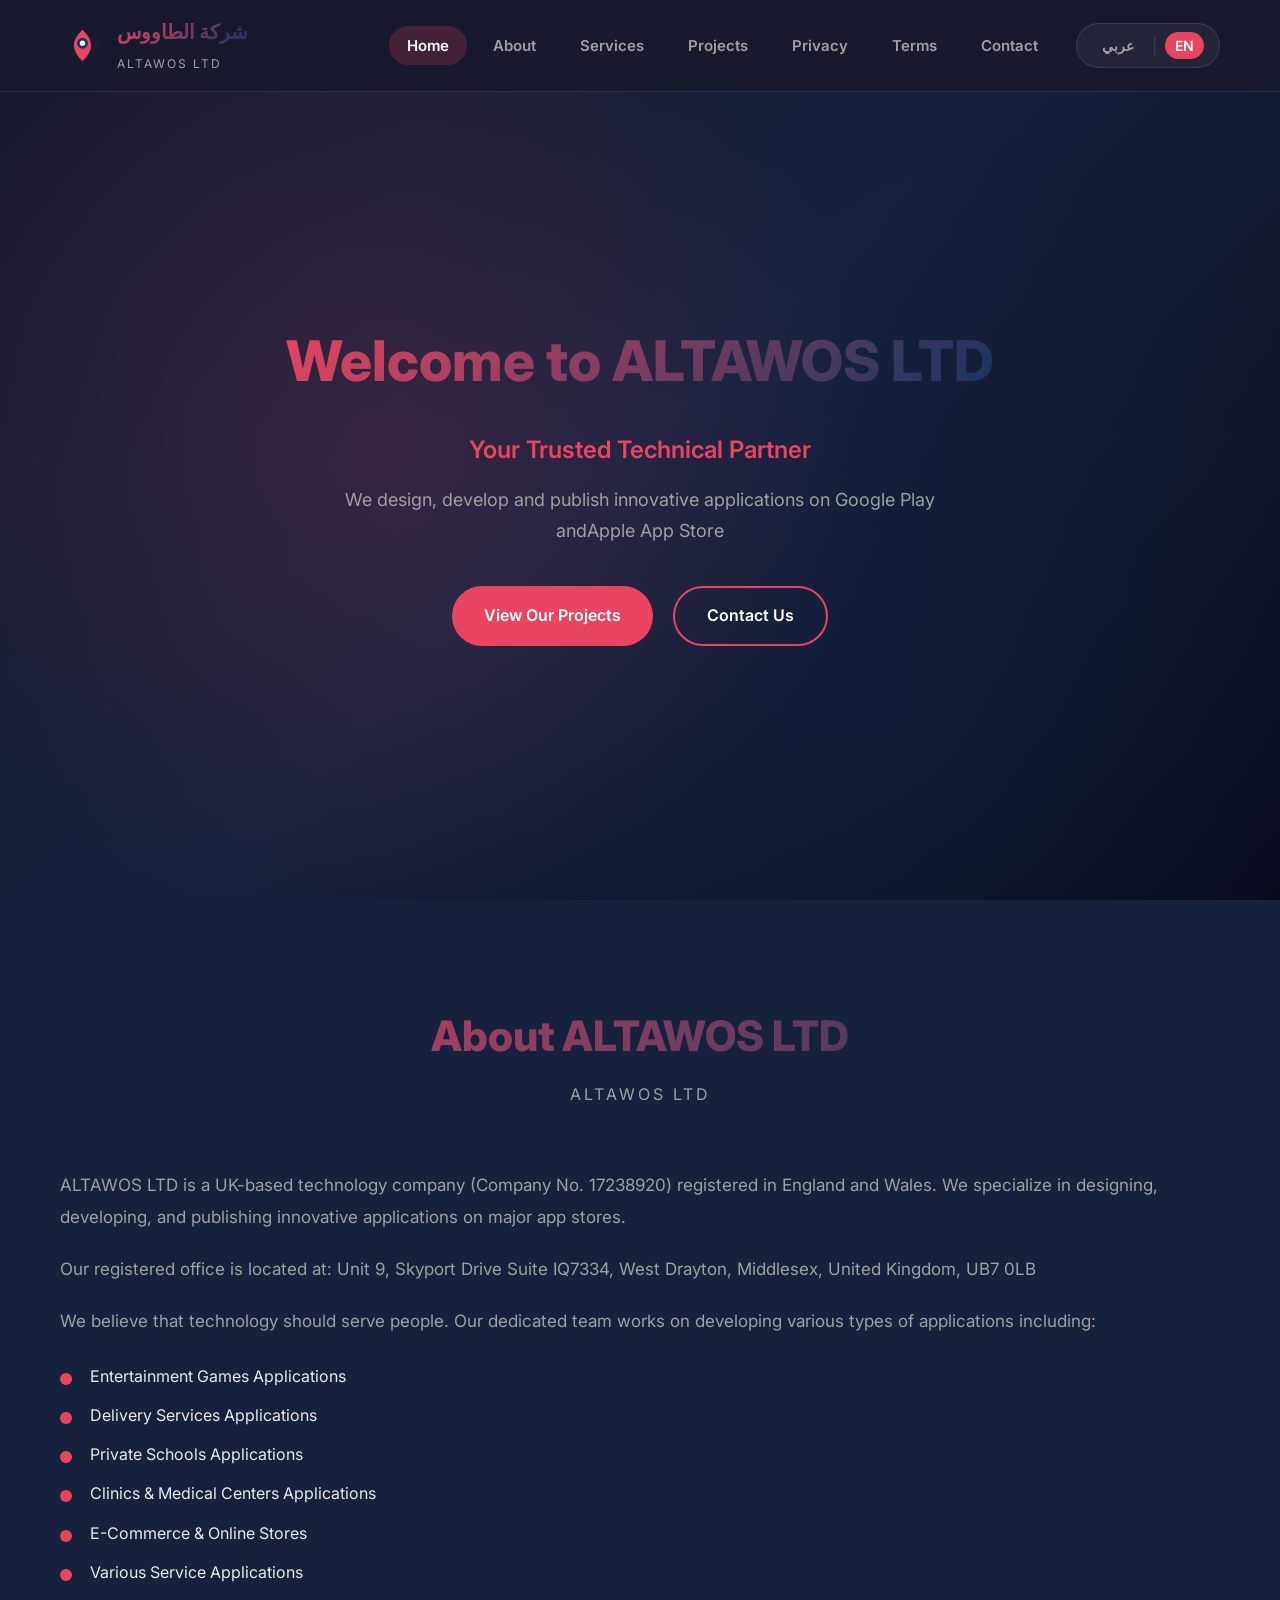
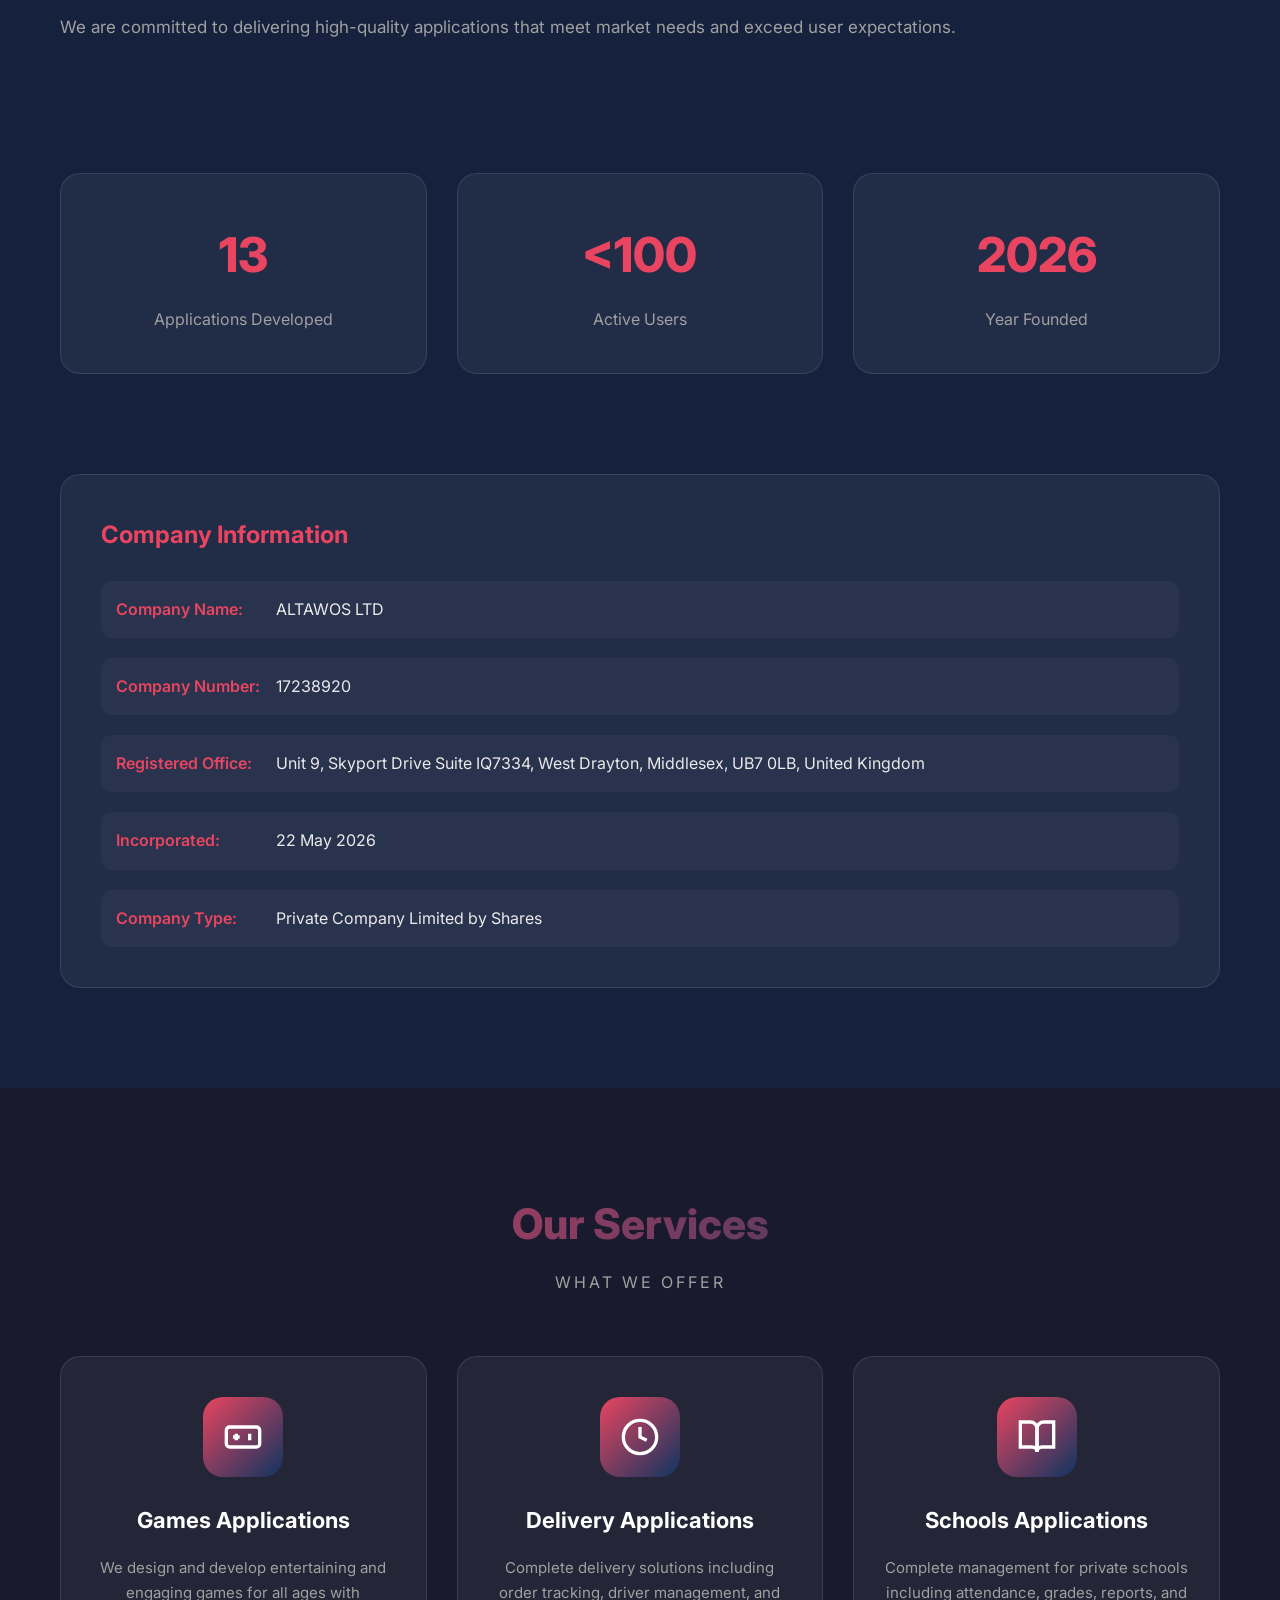
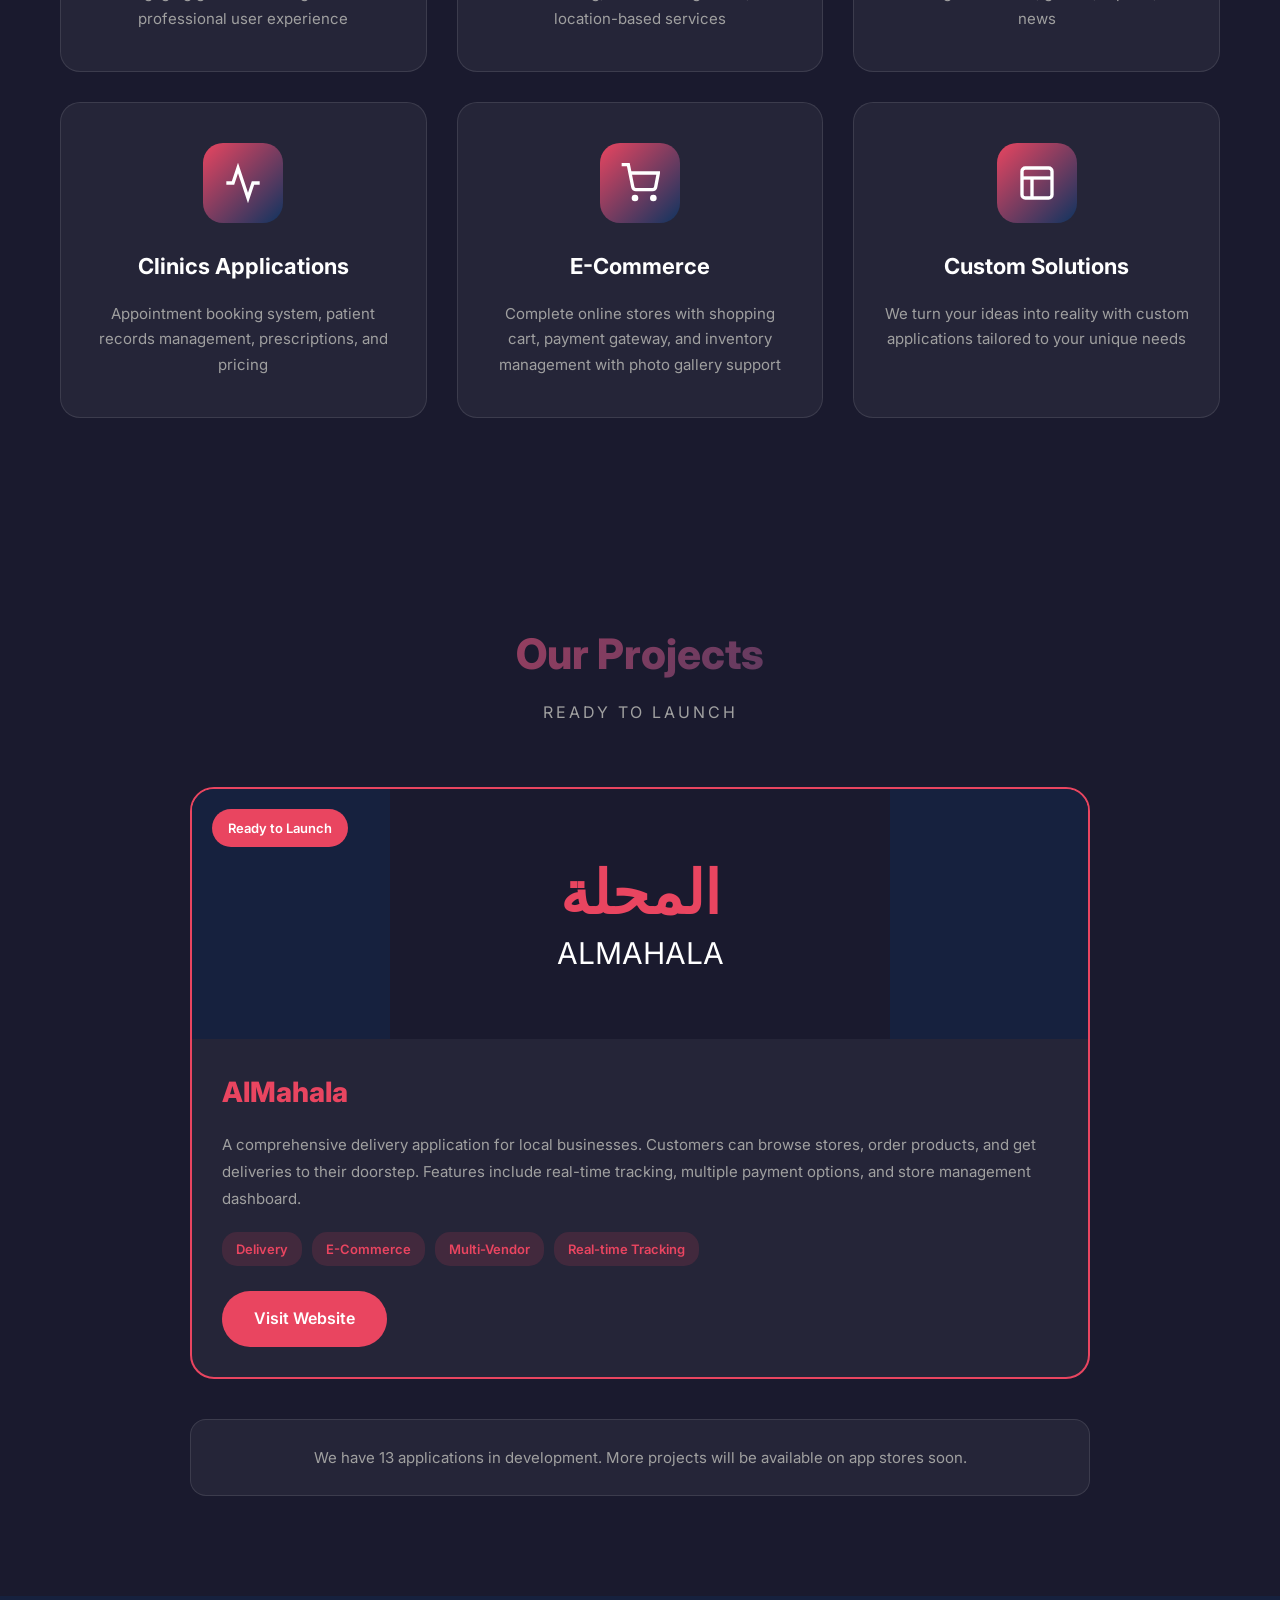
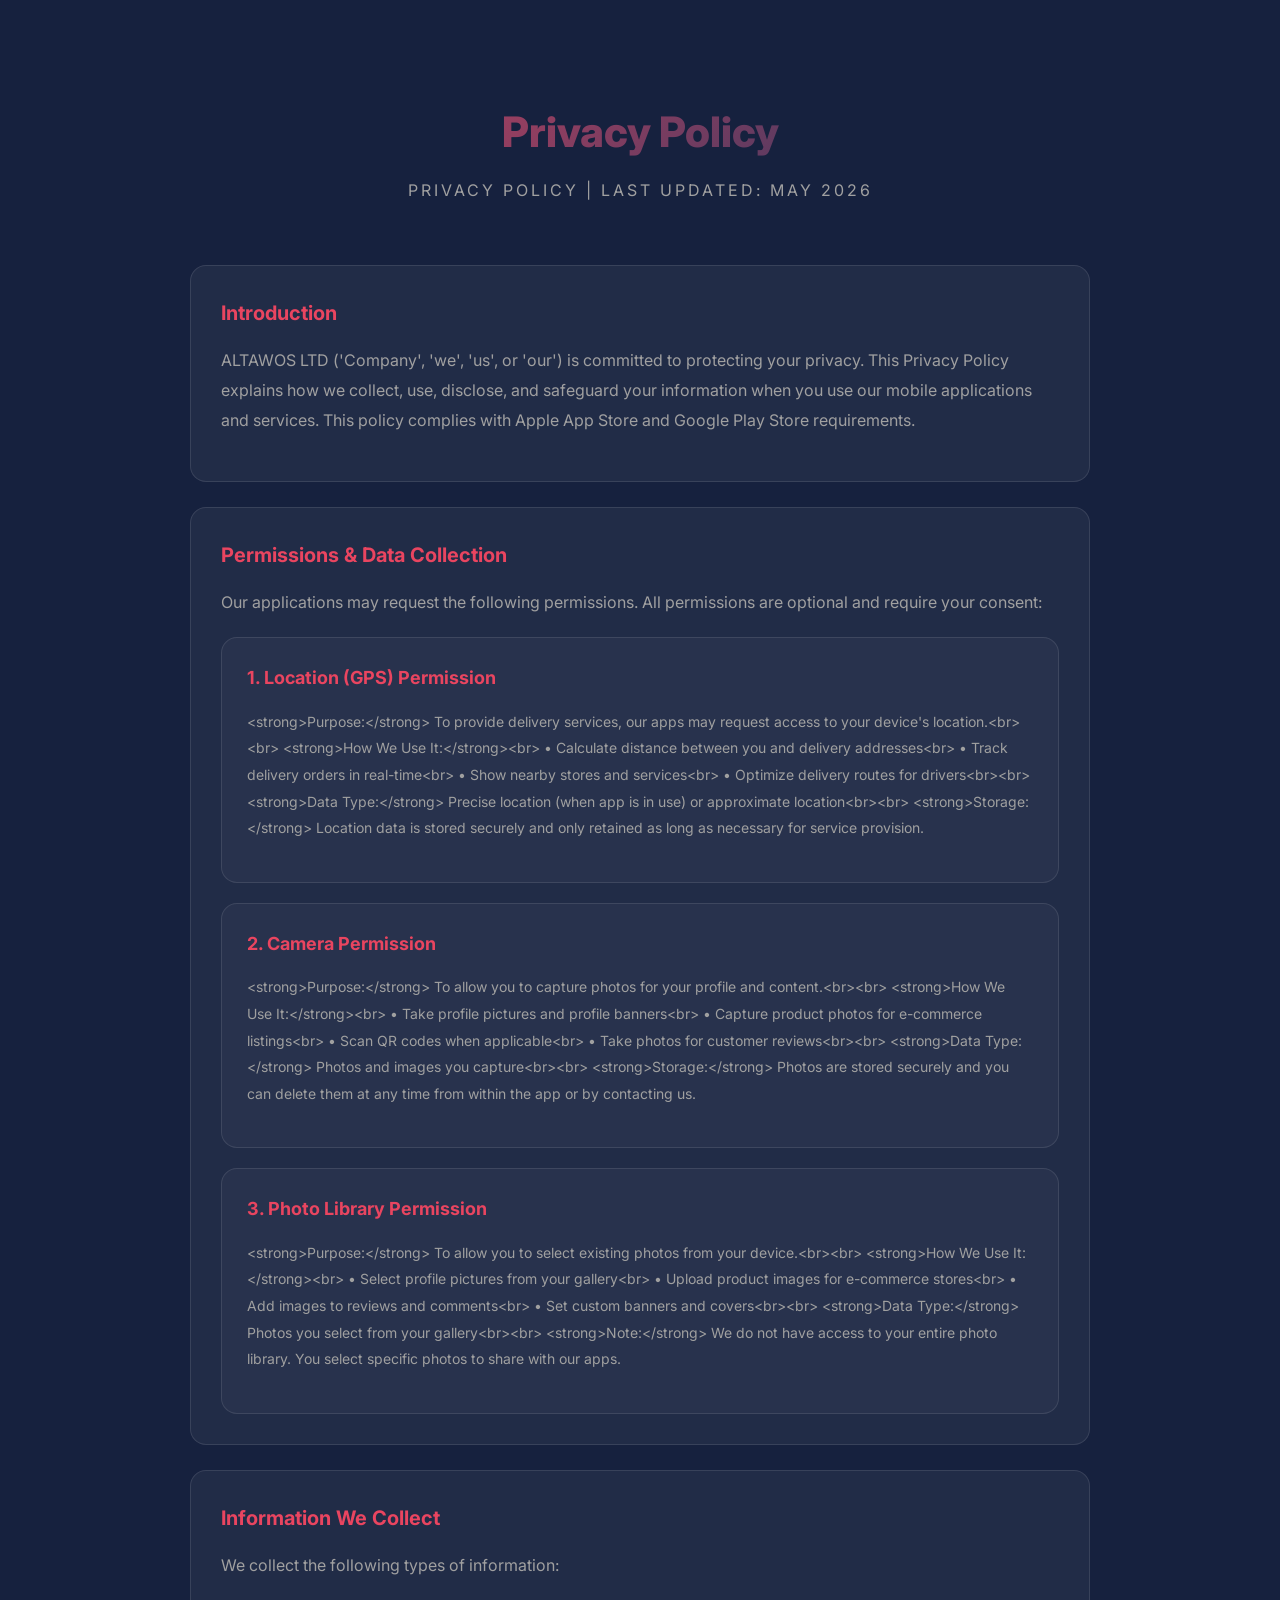
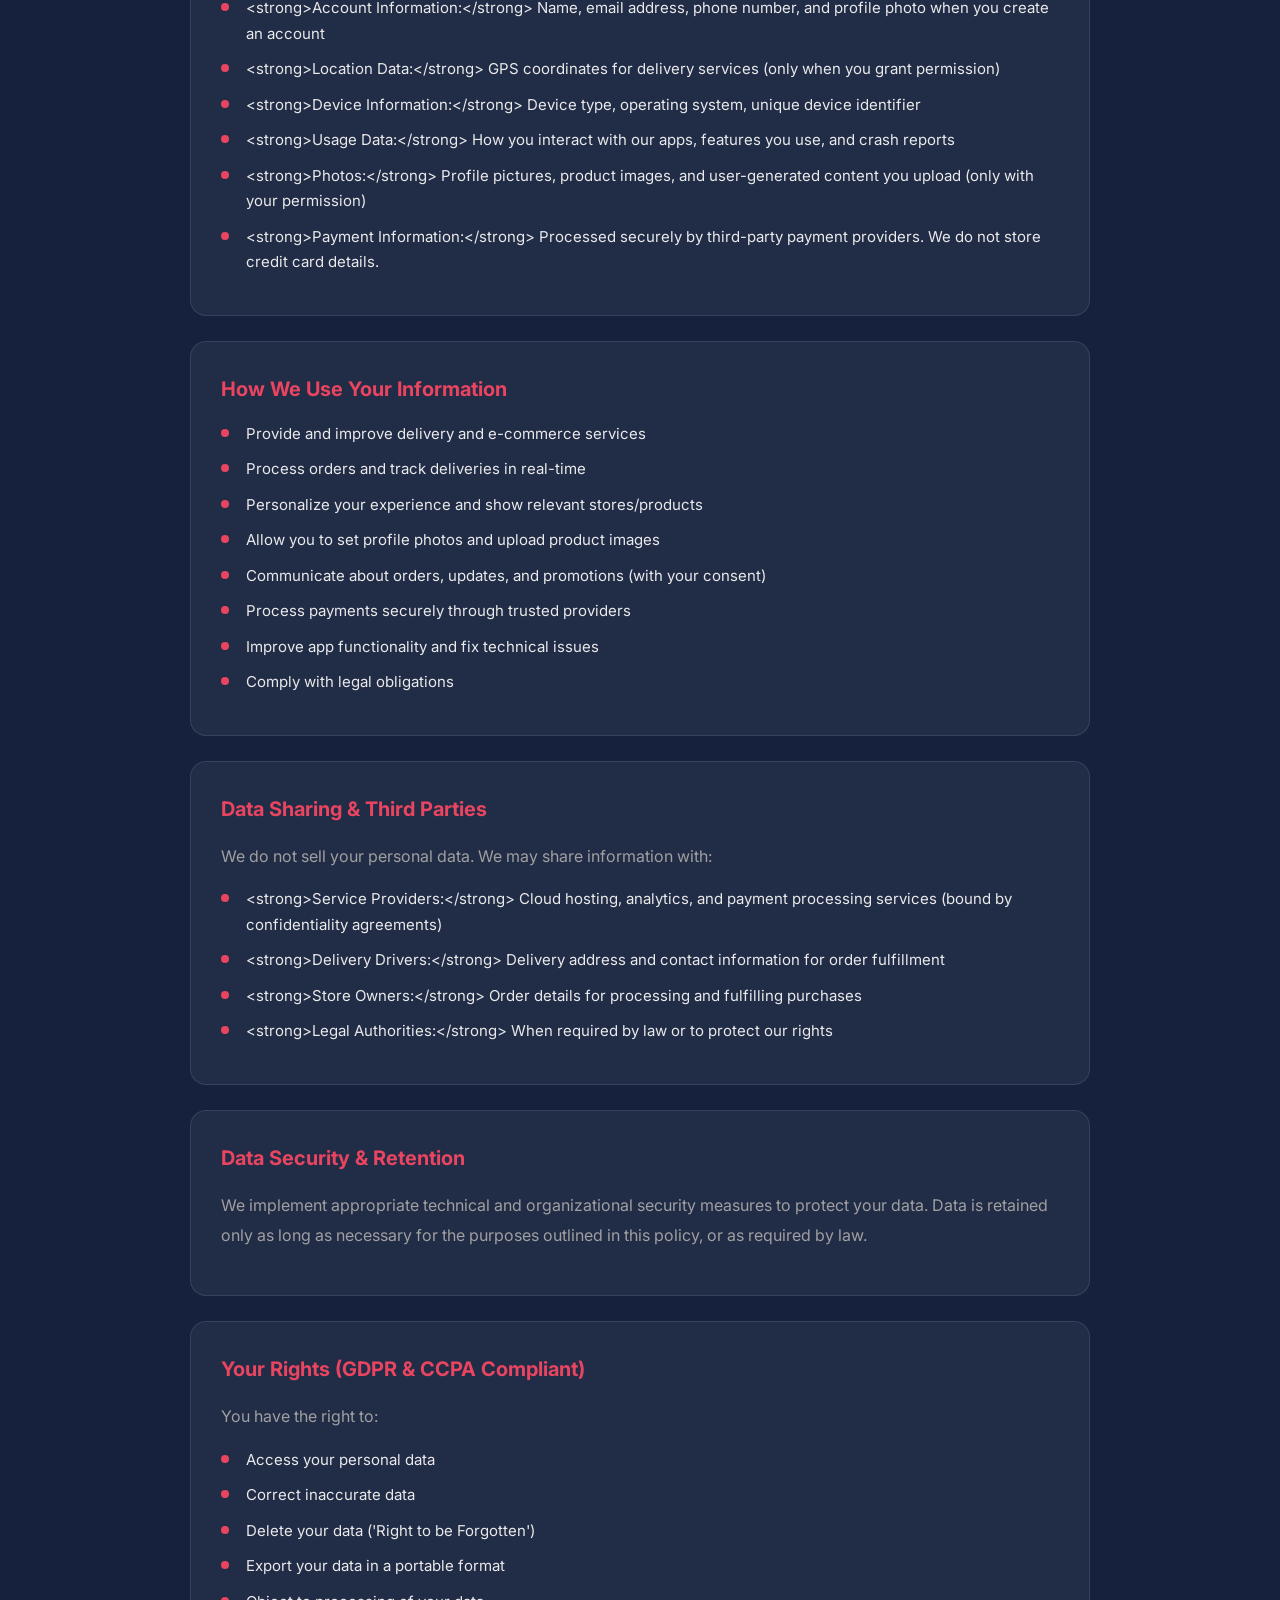
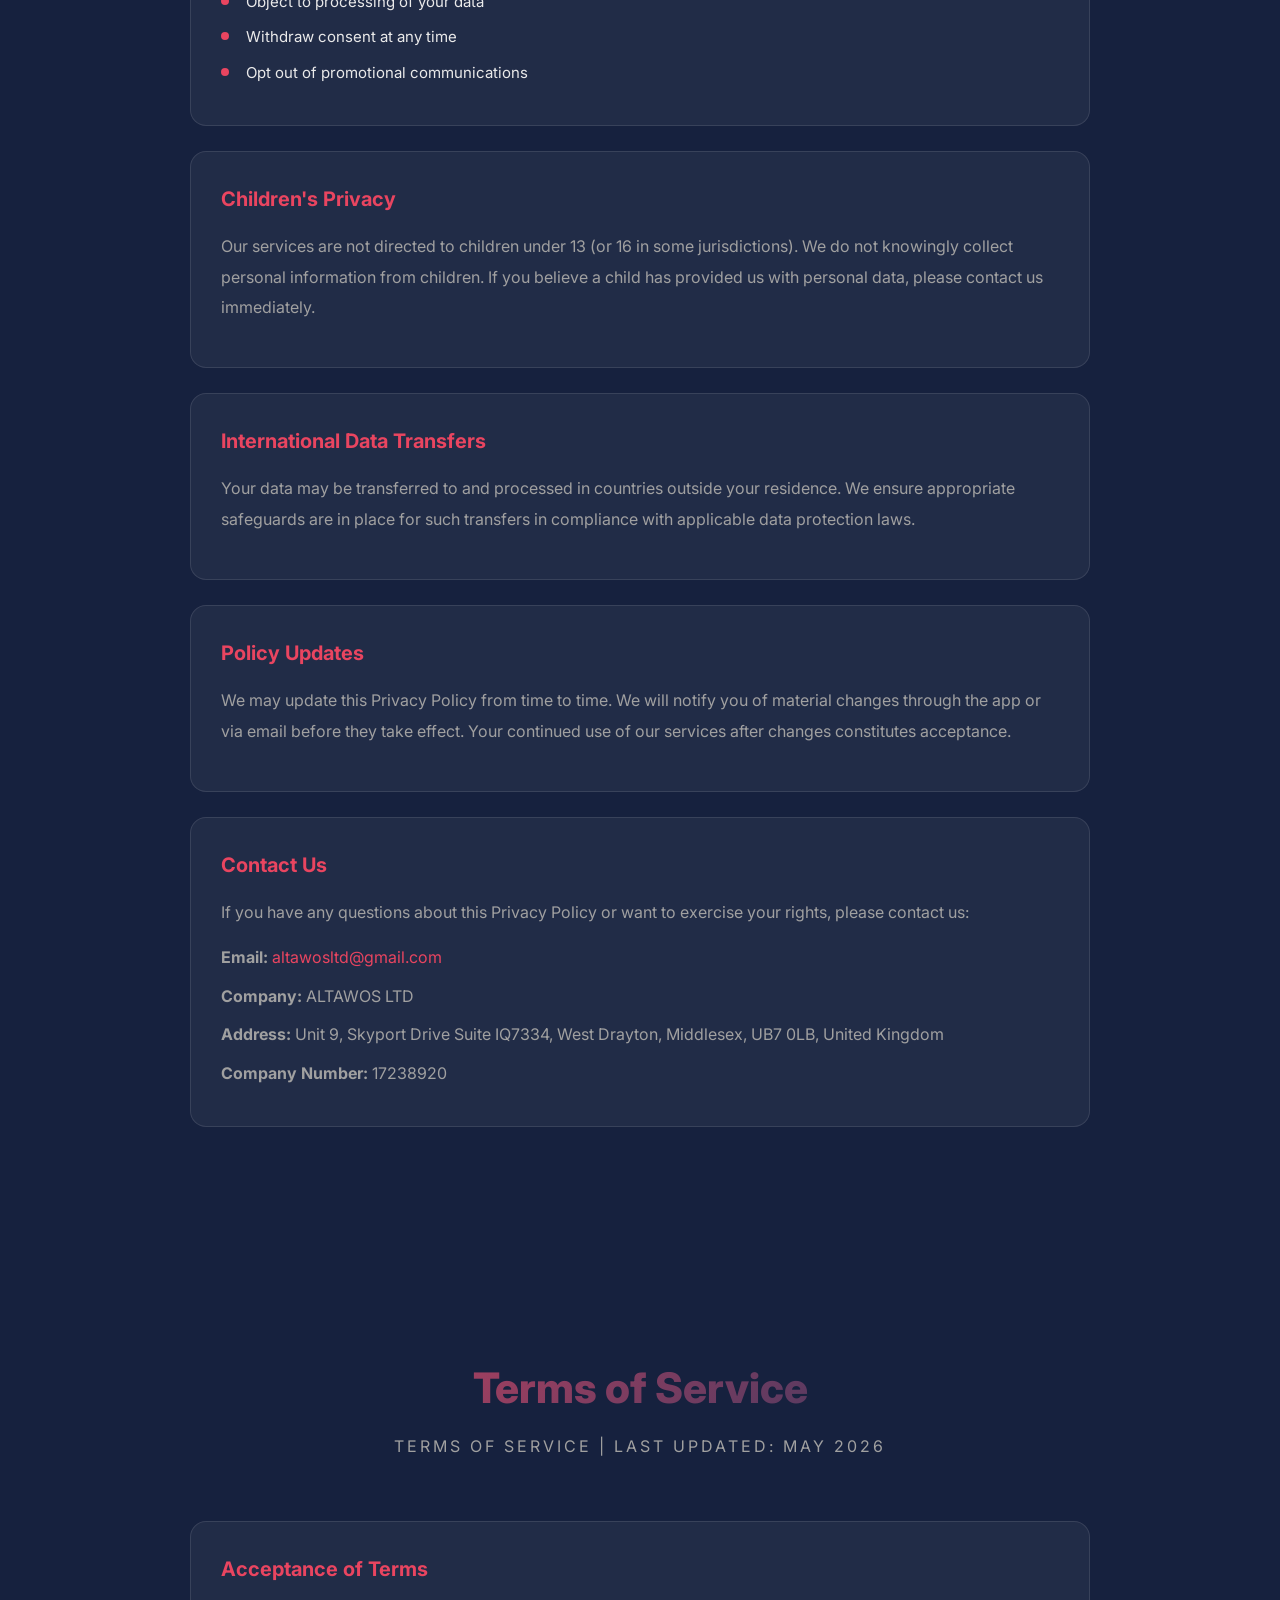
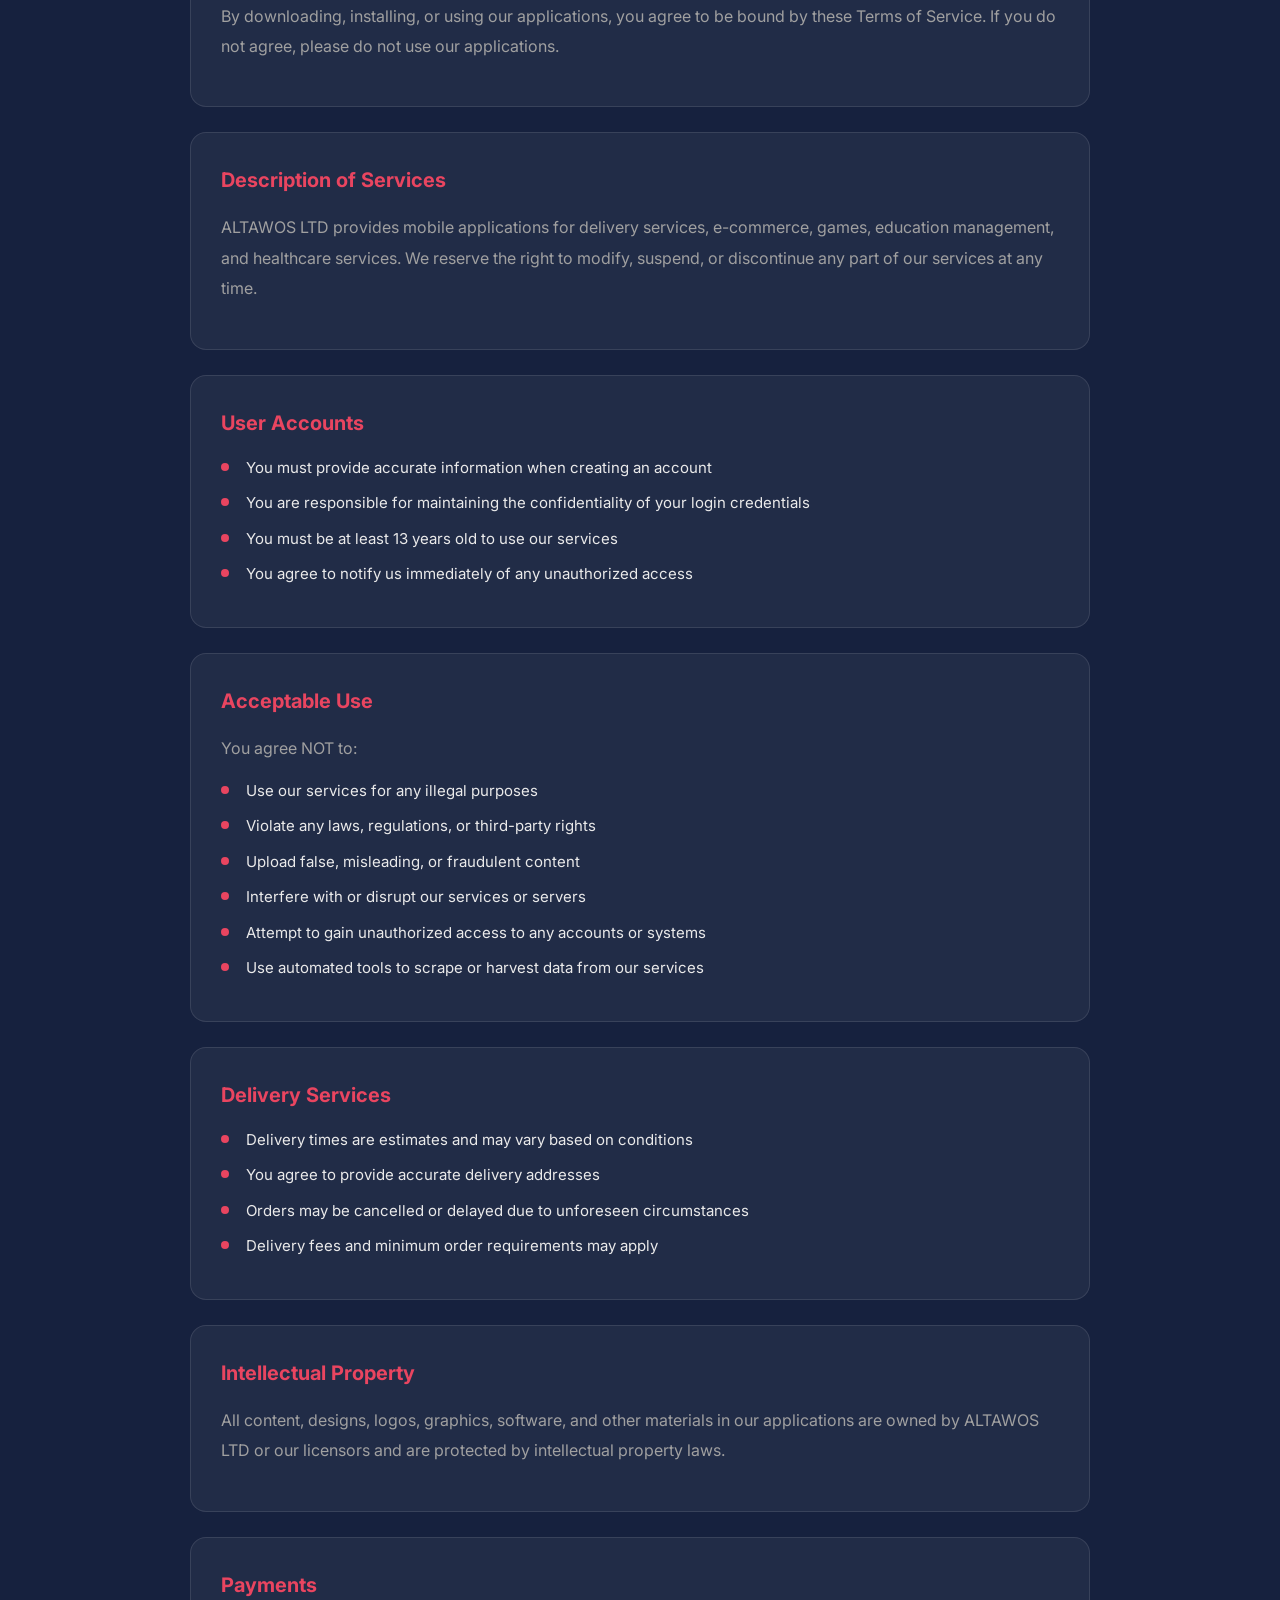
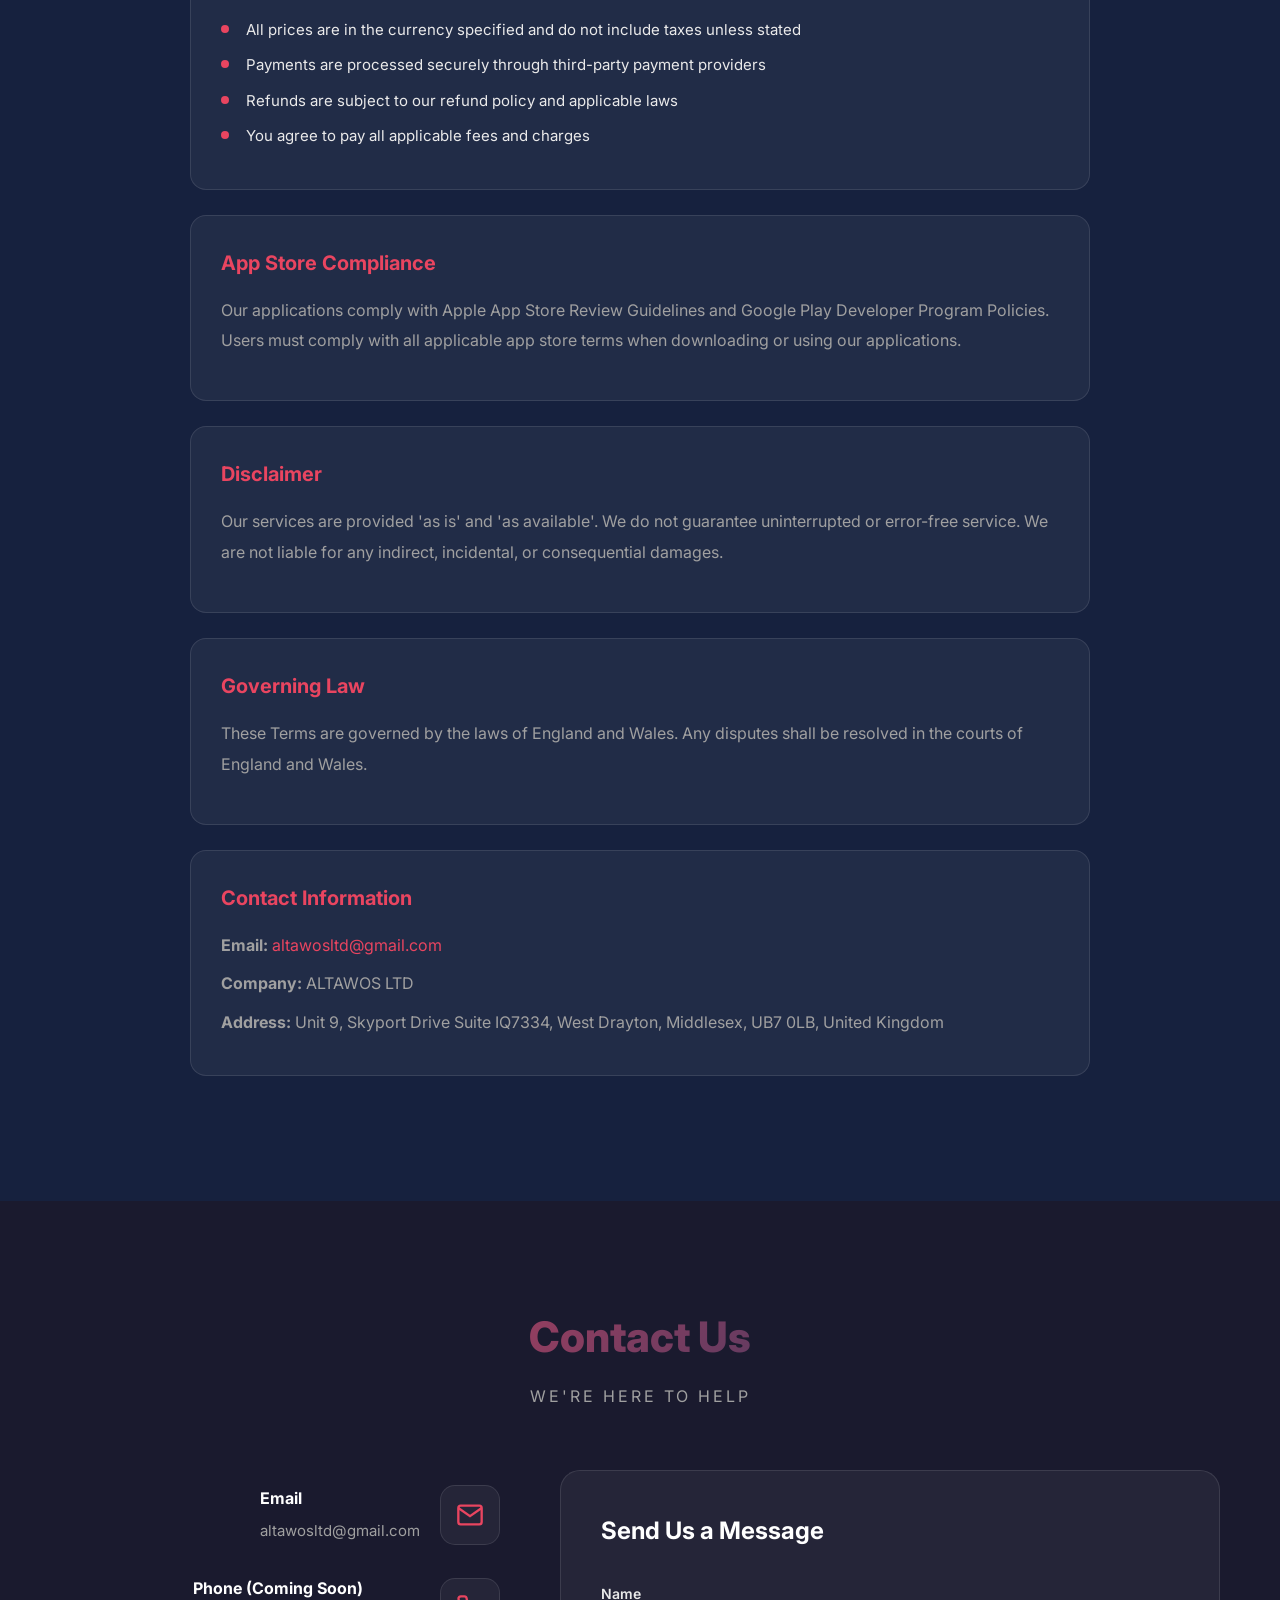
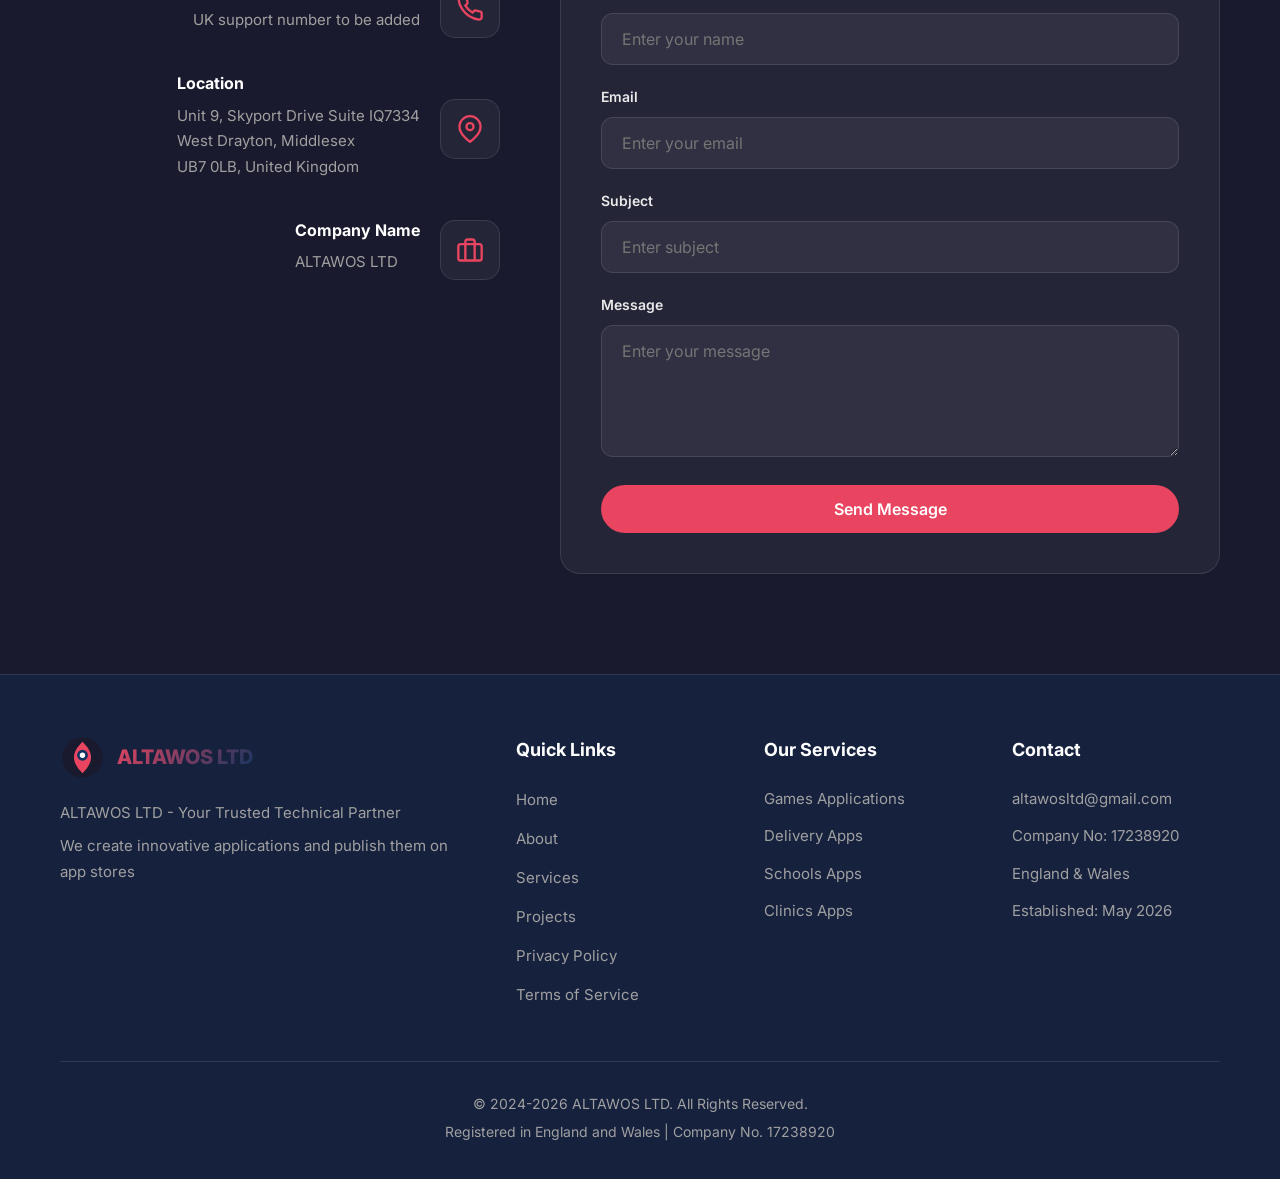
==== index.html @ 4689d25d "Initial commit - ALTAWOS LTD website" ====
<!DOCTYPE html>
<html lang="en" dir="ltr">
<head>
    <meta charset="UTF-8">
    <meta name="viewport" content="width=device-width, initial-scale=1.0">
    <title>ALTAWOS LTD | Peacock Company</title>
    <meta name="description" content="ALTAWOS LTD - We create innovative applications and publish them on Google Play and Apple App Store">
    <meta name="keywords" content="ALTAWOS LTD, تطبيقات, موبايل, ألعاب, توصيل, مدارس, عيادات, تجارة إلكترونية">
    <meta name="author" content="ALTAWOS LTD">
    <meta name="robots" content="index, follow">
    <link rel="preconnect" href="https://fonts.googleapis.com">
    <link rel="preconnect" href="https://fonts.gstatic.com" crossorigin>
    <link href="https://fonts.googleapis.com/css2?family=Cairo:wght@400;600;700;800&family=Inter:wght@400;500;600;700&display=swap" rel="stylesheet">
    <link rel="stylesheet" href="styles.css">
</head>
<body>
    <!-- Header -->
    <header class="header">
        <div class="container">
            <div class="logo">
                <svg class="logo-icon" viewBox="0 0 100 100" xmlns="http://www.w3.org/2000/svg">
                    <circle cx="50" cy="50" r="45" fill="#1a1a2e"/>
                    <path d="M50 15 C30 35, 20 55, 50 85 C80 55, 70 35, 50 15" fill="#e94560"/>
                    <circle cx="50" cy="45" r="12" fill="#0f3460"/>
                    <circle cx="50" cy="45" r="6" fill="#fff"/>
                </svg>
                <div class="logo-text">
                    <h1>شركة الطاووس</h1>
                    <span class="company-name-en">ALTAWOS LTD</span>
                </div>
            </div>
            <nav class="nav">
                <ul class="nav-list">
                    <li><a href="#home" class="active" data-en="Home" data-ar="الرئيسية">الرئيسية</a></li>
                    <li><a href="#about" data-en="About" data-ar="عن الشركة">عن الشركة</a></li>
                    <li><a href="#services" data-en="Services" data-ar="خدماتنا">خدماتنا</a></li>
                    <li><a href="#projects" data-en="Projects" data-ar="مشاريعنا">مشاريعنا</a></li>
                    <li><a href="#privacy" data-en="Privacy" data-ar="سياسة الخصوصية">سياسة الخصوصية</a></li>
                    <li><a href="#terms" data-en="Terms" data-ar="شروط الاستخدام">شروط الاستخدام</a></li>
                    <li><a href="#contact" data-en="Contact" data-ar="تواصل معنا">تواصل معنا</a></li>
                </ul>
                <div class="language-toggle">
                    <button class="lang-btn active" data-lang="ar">عربي</button>
                    <span class="divider">|</span>
                    <button class="lang-btn" data-lang="en">EN</button>
                </div>
                <button class="menu-toggle" aria-label="Menu">
                    <span></span>
                    <span></span>
                    <span></span>
                </button>
            </nav>
        </div>
    </header>

    <!-- Hero Section -->
    <section id="home" class="hero">
        <div class="hero-overlay"></div>
        <div class="container">
            <div class="hero-content">
                <h2 data-en="Welcome to ALTAWOS LTD" data-ar="مرحباً بك في شركة الطاووس">مرحباً بك في شركة الطاووس</h2>
                <p class="hero-subtitle" data-en="Your Trusted Technical Partner" data-ar="شريكك التقني الموثوق">شريكك التقني الموثوق</p>
                <p class="hero-description" data-en="We design, develop and publish innovative applications on Google Play andApple App Store" data-ar="نصمم ونطور تطبيقات مبتكرة ونرفعها على متاجر Google Play و Apple App Store">نصمم ونطور تطبيقات مبتكرة ونرفعها على متاجر Google Play و Apple App Store</p>
                <div class="hero-buttons">
                    <a href="#projects" class="btn btn-primary" data-en="View Our Projects" data-ar="شاهد مشاريعنا">شاهد مشاريعنا</a>
                    <a href="#contact" class="btn btn-secondary" data-en="Contact Us" data-ar="تواصل معنا">تواصل معنا</a>
                </div>
            </div>
        </div>
        <div class="hero-particles">
            <div class="particle"></div>
            <div class="particle"></div>
            <div class="particle"></div>
            <div class="particle"></div>
            <div class="particle"></div>
        </div>
    </section>

    <!-- About Section -->
    <section id="about" class="section about">
        <div class="container">
            <div class="section-header">
                <h2 class="section-title" data-en="About ALTAWOS LTD" data-ar="عن شركة الطاووس">عن شركة الطاووس</h2>
                <span class="section-subtitle">ALTAWOS LTD</span>
            </div>
            <div class="about-content">
                <div class="about-text">
                    <p data-en="ALTAWOS LTD is a UK-based technology company (Company No. 17238920) registered in England and Wales. We specialize in designing, developing, and publishing innovative applications on major app stores." data-ar="شركة الطاووس المحدودة المسؤولية (ALTAWOS LTD) هي شركة تقنية بريطانية (رقم الشركة: 17238920) مسجلة في إنجلترا وويلز. نحن متخصصون في تصميم وتطوير ونشر التطبيقات المبتكرة على متاجر التطبيقات الرئيسية.">
                        شركة الطاووس المحدودة المسؤولية (ALTAWOS LTD) هي شركة تقنية بريطانية (رقم الشركة: 17238920) مسجلة في إنجلترا وويلز. نحن متخصصون في تصميم وتطوير ونشر التطبيقات المبتكرة على متاجر التطبيقات الرئيسية.
                    </p>
                    <p data-en="Our registered office is located at: Unit 9, Skyport Drive Suite IQ7334, West Drayton, Middlesex, United Kingdom, UB7 0LB" data-ar="مكتبنا المسجل يقع في: Unit 9, Skyport Drive Suite IQ7334, West Drayton, Middlesex, United Kingdom, UB7 0LB">
                        مكتبنا المسجل يقع في: Unit 9, Skyport Drive Suite IQ7334, West Drayton, Middlesex, United Kingdom, UB7 0LB
                    </p>
                    <p data-en="We believe that technology should serve people. Our dedicated team works on developing various types of applications including:" data-ar="نؤمن بأن التكنولوجيا يجب أن تكون في خدمة الإنسان. فريقنا المخصص يعمل على تطوير أنواع مختلفة من التطبيقات بما في ذلك:">
                        نؤمن بأن التكنولوجيا يجب أن تكون في خدمة الإنسان. فريقنا المخصص يعمل على تطوير أنواع مختلفة من التطبيقات بما في ذلك:
                    </p>
                    <ul class="about-list">
                        <li data-en="Entertainment Games Applications" data-ar="تطبيقات الألعاب الترفيهية">تطبيقات الألعاب الترفيهية</li>
                        <li data-en="Delivery Services Applications" data-ar="تطبيقات خدمات التوصيل">تطبيقات خدمات التوصيل</li>
                        <li data-en="Private Schools Applications" data-ar="تطبيقات المدارس الأهلية">تطبيقات المدارس الأهلية</li>
                        <li data-en="Clinics & Medical Centers Applications" data-ar="تطبيقات العيادات والمراكز الطبية">تطبيقات العيادات والمراكز الطبية</li>
                        <li data-en="E-Commerce & Online Stores" data-ar="التجارة الإلكترونية والمتاجر الإلكترونية">التجارة الإلكترونية والمتاجر الإلكترونية</li>
                        <li data-en="Various Service Applications" data-ar="تطبيقات خدمية متنوعة">تطبيقات خدمية متنوعة</li>
                    </ul>
                    <p data-en="We are committed to delivering high-quality applications that meet market needs and exceed user expectations." data-ar="نحن ملتزمون بتقديم تطبيقات عالية الجودة تلبي احتياجات السوق وتتجاوز توقعات المستخدمين.">
                        نحن ملتزمون بتقديم تطبيقات عالية الجودة تلبي احتياجات السوق وتتجاوز توقعات المستخدمين.
                    </p>
                </div>
                <div class="about-stats">
                    <div class="stat-item">
                        <div class="stat-number">13</div>
                        <div class="stat-label" data-en="Applications Developed" data-ar="تطبيق مطور">تطبيق مطور</div>
                    </div>
                    <div class="stat-item">
                        <div class="stat-number">&lt;100</div>
                        <div class="stat-label" data-en="Active Users" data-ar="مستخدم نشط">مستخدم نشط</div>
                    </div>
                    <div class="stat-item">
                        <div class="stat-number">2026</div>
                        <div class="stat-label" data-en="Year Founded" data-ar="سنة التأسيس">سنة التأسيس</div>
                    </div>
                </div>
                <div class="company-info-box">
                    <h3 data-en="Company Information" data-ar="معلومات الشركة">معلومات الشركة</h3>
                    <div class="info-grid">
                        <div class="info-item">
                            <span class="info-label" data-en="Company Name:" data-ar="اسم الشركة:">اسم الشركة:</span>
                            <span class="info-value">ALTAWOS LTD</span>
                        </div>
                        <div class="info-item">
                            <span class="info-label" data-en="Company Number:" data-ar="رقم الشركة:">رقم الشركة:</span>
                            <span class="info-value">17238920</span>
                        </div>
                        <div class="info-item">
                            <span class="info-label" data-en="Registered Office:" data-ar="المكتب المسجل:">المكتب المسجل:</span>
                            <span class="info-value">Unit 9, Skyport Drive Suite IQ7334, West Drayton, Middlesex, UB7 0LB, United Kingdom</span>
                        </div>
                        <div class="info-item">
                            <span class="info-label" data-en="Incorporated:" data-ar="تاريخ التأسيس:">تاريخ التأسيس:</span>
                            <span class="info-value">22 May 2026</span>
                        </div>
                        <div class="info-item">
                            <span class="info-label" data-en="Company Type:" data-ar="نوع الشركة:">نوع الشركة:</span>
                            <span class="info-value" data-en="Private Company Limited by Shares" data-ar="شركة خاصة محدودة بالأسهم">شركة خاصة محدودة بالأسهم</span>
                        </div>
                    </div>
                </div>
            </div>
        </div>
    </section>

    <!-- Services Section -->
    <section id="services" class="section services">
        <div class="container">
            <div class="section-header">
                <h2 class="section-title" data-en="Our Services" data-ar="خدماتنا">خدماتنا</h2>
                <span class="section-subtitle" data-en="What We Offer" data-ar="ماذا نقدم">ماذا نقدم</span>
            </div>
            <div class="services-grid">
                <div class="service-card">
                    <div class="service-icon">
                        <svg viewBox="0 0 24 24" fill="none" stroke="currentColor" stroke-width="2">
                            <rect x="2" y="6" width="20" height="12" rx="2"/>
                            <path d="M6 12h4M8 10v4M15 11h2M15 13h2"/>
                        </svg>
                    </div>
                    <h3 data-en="Games Applications" data-ar="تطبيقات الألعاب">تطبيقات الألعاب</h3>
                    <p data-en="We design and develop entertaining and engaging games for all ages with professional user experience" data-ar="نصمم ونطور ألعاباً ترفيهية ممتعة وجذابة لجميع الأعمار مع تجربة مستخدم احترافية">نصمم ونطور ألعاباً ترفيهية ممتعة وجذابة لجميع الأعمار مع تجربة مستخدم احترافية</p>
                </div>
                <div class="service-card">
                    <div class="service-icon">
                        <svg viewBox="0 0 24 24" fill="none" stroke="currentColor" stroke-width="2">
                            <circle cx="12" cy="12" r="10"/>
                            <path d="M12 6v6l4 2"/>
                        </svg>
                    </div>
                    <h3 data-en="Delivery Applications" data-ar="تطبيقات التوصيل">تطبيقات التوصيل</h3>
                    <p data-en="Complete delivery solutions including order tracking, driver management, and location-based services" data-ar="حلول توصيل متكاملة تشمل تتبع الطلبات وإدارة السائقين وخدمات الموقع">حلول توصيل متكاملة تشمل تتبع الطلبات وإدارة السائقين وخدمات الموقع</p>
                </div>
                <div class="service-card">
                    <div class="service-icon">
                        <svg viewBox="0 0 24 24" fill="none" stroke="currentColor" stroke-width="2">
                            <path d="M2 3h6a4 4 0 0 1 4 4v14a3 3 0 0 0-3-3H2z"/>
                            <path d="M22 3h-6a4 4 0 0 0-4 4v14a3 3 0 0 1 3-3h7z"/>
                        </svg>
                    </div>
                    <h3 data-en="Schools Applications" data-ar="تطبيقات المدارس">تطبيقات المدارس</h3>
                    <p data-en="Complete management for private schools including attendance, grades, reports, and news" data-ar="إدارة متكاملة للمدارس الأهلية تشمل الغياب والدرجات والتقارير والأخبار">إدارة متكاملة للمدارس الأهلية تشمل الغياب والدرجات والتقارير والأخبار</p>
                </div>
<div class="service-card">
                    <div class="service-icon">
                        <svg viewBox="0 0 24 24" fill="none" stroke="currentColor" stroke-width="2">
                            <path d="M22 12h-4l-3 9L9 3l-3 9H2"/>
                        </svg>
                    </div>
                    <h3 data-en="Clinics Applications" data-ar="تطبيقات العيادات">تطبيقات العيادات</h3>
                    <p data-en="Appointment booking system, patient records management, prescriptions, and pricing" data-ar="نظام حجز مواعيد وإدارة ملفات المرضى والوصفات الطبية والأسعار">نظام حجز مواعيد وإدارة ملفات المرضى والوصفات الطبية والأسعار</p>
                </div>
                <div class="service-card">
                    <div class="service-icon">
                        <svg viewBox="0 0 24 24" fill="none" stroke="currentColor" stroke-width="2">
                            <circle cx="9" cy="21" r="1"/>
                            <circle cx="20" cy="21" r="1"/>
                            <path d="M1 1h4l2.68 13.39a2 2 0 0 0 2 1.61h9.72a2 2 0 0 0 2-1.61L23 6H6"/>
                        </svg>
                    </div>
                    <h3 data-en="E-Commerce" data-ar="التجارة الإلكترونية">التجارة الإلكترونية</h3>
                    <p data-en="Complete online stores with shopping cart, payment gateway, and inventory management with photo gallery support" data-ar="متاجر إلكترونية متكاملة مع سلة تسوق وبوابة دفع وإدارة مخزون ودعم معرض الصور">متاجر إلكترونية متكاملة مع سلة تسوق وبوابة دفع وإدارة مخزون ودعم معرض الصور</p>
                </div>
                <div class="service-card">
                    <div class="service-icon">
                        <svg viewBox="0 0 24 24" fill="none" stroke="currentColor" stroke-width="2">
                            <rect x="3" y="3" width="18" height="18" rx="2" ry="2"/>
                            <line x1="3" y1="9" x2="21" y2="9"/>
                            <line x1="9" y1="21" x2="9" y2="9"/>
                        </svg>
                    </div>
                    <h3 data-en="Custom Solutions" data-ar="حلول مخصصة">حلول مخصصة</h3>
                    <p data-en="We turn your ideas into reality with custom applications tailored to your unique needs" data-ar="نحول أفكاركم إلى واقع بتطبيقات مخصصة تناسب احتياجاتكم الفريدة">نحول أفكاركم إلى واقع بتطبيقات مخصصة تناسب احتياجاتكم الفريدة</p>
                </div>
            </div>
        </div>
    </section>

    <!-- Projects Section -->
    <section id="projects" class="section projects">
        <div class="container">
            <div class="section-header">
                <h2 class="section-title" data-en="Our Projects" data-ar="مشاريعنا">مشاريعنا</h2>
                <span class="section-subtitle" data-en="Ready to Launch" data-ar="جاهزة للإطلاق">جاهزة للإطلاق</span>
            </div>
            <div class="projects-content">
                <div class="project-card featured">
                    <div class="project-badge" data-en="Ready to Launch" data-ar="جاهز للإطلاق">جاهز للإطلاق</div>
                    <div class="project-image">
                        <svg viewBox="0 0 200 100" xmlns="http://www.w3.org/2000/svg">
                            <rect width="200" height="100" fill="#1a1a2e"/>
                            <text x="100" y="50" text-anchor="middle" fill="#e94560" font-size="24" font-weight="bold">المحلة</text>
                            <text x="100" y="70" text-anchor="middle" fill="#fff" font-size="12">ALMAHALA</text>
                        </svg>
                    </div>
                    <div class="project-info">
                        <h3>AlMahala</h3>
                        <p data-en="A comprehensive delivery application for local businesses. Customers can browse stores, order products, and get deliveries to their doorstep. Features include real-time tracking, multiple payment options, and store management dashboard." data-ar="تطبيق توصيل شامل للBusinesses المحلية. يمكن للعملاء تصفح المتاجر وطلب المنتجات وتوصيلها إلى باب منزلهم. يشمل ميزات تتبع مباشر وخيارات دفع متعددة ولوحة تحكم لإدارة المتاجر.">
                            تطبيق توصيل شامل للBusinesses المحلية. يمكن للعملاء تصفح المتاجر وطلب المنتجات وتوصيلها إلى باب منزلهم. يشمل ميزات تتبع مباشر وخيارات دفع متعددة ولوحة تحكم لإدارة المتاجر.
                        </p>
                        <div class="project-features">
                            <span class="feature-tag">Delivery</span>
                            <span class="feature-tag">E-Commerce</span>
                            <span class="feature-tag">Multi-Vendor</span>
                            <span class="feature-tag">Real-time Tracking</span>
                        </div>
                        <a href="https://almahala.com/" target="_blank" class="btn btn-primary" data-en="Visit Website" data-ar="زيارة الموقع">زيارة الموقع</a>
                    </div>
                </div>
                <div class="projects-note">
                    <p data-en="We have 13 applications in development. More projects will be available on app stores soon." data-ar="لدينا 13 تطبيق قيد التطوير. المزيد من المشاريع ستكون متاحة على المتاجر قريباً.">لدينا 13 تطبيق قيد التطوير. المزيد من المشاريع ستكون متاحة على المتاجر قريباً.</p>
                </div>
            </div>
        </div>
    </section>

    <!-- Privacy Policy Section -->
    <section id="privacy" class="section privacy">
        <div class="container">
            <div class="section-header">
                <h2 class="section-title" data-en="Privacy Policy" data-ar="سياسة الخصوصية">سياسة الخصوصية</h2>
                <span class="section-subtitle">Privacy Policy | Last Updated: May 2026</span>
            </div>
            <div class="policy-content">
                <div class="policy-box">
                    <h3 data-en="Introduction" data-ar="مقدمة">مقدمة</h3>
                    <p data-en="ALTAWOS LTD ('Company', 'we', 'us', or 'our') is committed to protecting your privacy. This Privacy Policy explains how we collect, use, disclose, and safeguard your information when you use our mobile applications and services. This policy complies with Apple App Store and Google Play Store requirements." data-ar="شركة الطاووس المحدودة المسؤولية ('الشركة' أو 'نحن') ملتزمة بحماية خصوصيتك. توضح سياسة الخصوصية هذه كيفية جمعنا واستخدامنا والكشف عن وحماية معلوماتك عند استخدامك لتطبيقاتنا وخدماتنا. تتوافق هذه السياسة مع متطلبات متجر Apple ومتجر Google Play.">
                        شركة الطاووس المحدودة المسؤولية ('الشركة' أو 'نحن') ملتزمة بحماية خصوصيتك. توضح سياسة الخصوصية هذه كيفية جمعنا واستخدامنا والكشف عن وحماية معلوماتك عند استخدامك لتطبيقاتنا وخدماتنا. تتوافق هذه السياسة مع متطلبات متجر Apple ومتجر Google Play.
                    </p>
                </div>

                <div class="policy-box">
                    <h3 data-en="Permissions & Data Collection" data-ar="الأذونات وجمع البيانات">الأذونات وجمع البيانات</h3>
                    <p data-en="Our applications may request the following permissions. All permissions are optional and require your consent:" data-ar="قد تطلب تطبيقاتنا الأذونات التالية. جميع الأذونات اختيارية وتتطلب موافقتك:">قد تطلب تطبيقاتنا الأذونات التالية. جميع الأذونات اختيارية وتتطلب موافقتك:</p>
                    
                    <div class="permission-item">
                        <h4 data-en="1. Location (GPS) Permission" data-ar="1. إذن الموقع (GPS)">1. إذن الموقع (GPS)</h4>
                        <p data-en="<strong>Purpose:</strong> To provide delivery services, our apps may request access to your device's location.<br><br>
                        <strong>How We Use It:</strong><br>
                        • Calculate distance between you and delivery addresses<br>
                        • Track delivery orders in real-time<br>
                        • Show nearby stores and services<br>
                        • Optimize delivery routes for drivers<br><br>
                        <strong>Data Type:</strong> Precise location (when app is in use) or approximate location<br><br>
                        <strong>Storage:</strong> Location data is stored securely and only retained as long as necessary for service provision." data-ar="<strong>الغرض:</strong> لتوفير خدمات التوصيل، قد تطلب تطبيقاتنا الوصول إلى موقع جهازك.<br><br>
                        <strong>كيفية الاستخدام:</strong><br>
                        • حساب المسافة بينك وبين عناوين التوصيل<br>
                        • تتبع طلبات التوصيل بشكل مباشر<br>
                        • عرض المتاجر والخدمات القريبة<br>
                        • تحسين مسارات التوصيل للسائقين<br><br>
                        <strong>نوع البيانات:</strong> الموقع الدقيق (عند استخدام التطبيق) أو الموقع التقريبي<br><br>
                        <strong>التخزين:</strong> يتم تخزين بيانات الموقع بشكل آمن ولا يتم الاحتفاظ بها إلا طالما هو ضروري لتقديم الخدمة.">
                            <strong>الغرض:</strong> لتوفير خدمات التوصيل، قد تطلب تطبيقاتنا الوصول إلى موقع جهازك.<br><br>
                            <strong>كيفية الاستخدام:</strong><br>
                            • حساب المسافة بينك وبين عناوين التوصيل<br>
                            • تتبع طلبات التوصيل بشكل مباشر<br>
                            • عرض المتاجر والخدمات القريبة<br>
                            • تحسين مسارات التوصيل للسائقين<br><br>
                            <strong>نوع البيانات:</strong> الموقع الدقيق (عند استخدام التطبيق) أو الموقع التقريبي<br><br>
                            <strong>التخزين:</strong> يتم تخزين بيانات الموقع بشكل آمن ولا يتم الاحتفاظ بها إلا طالما هو ضروري لتقديم الخدمة.
                        </p>
                    </div>

                    <div class="permission-item">
                        <h4 data-en="2. Camera Permission" data-ar="2. إذن الكاميرا">2. إذن الكاميرا</h4>
                        <p data-en="<strong>Purpose:</strong> To allow you to capture photos for your profile and content.<br><br>
                        <strong>How We Use It:</strong><br>
                        • Take profile pictures and profile banners<br>
                        • Capture product photos for e-commerce listings<br>
                        • Scan QR codes when applicable<br>
                        • Take photos for customer reviews<br><br>
                        <strong>Data Type:</strong> Photos and images you capture<br><br>
                        <strong>Storage:</strong> Photos are stored securely and you can delete them at any time from within the app or by contacting us." data-ar="<strong>الغرض:</strong> للسماح لك بالتقاط الصور لملفك الشخصي ومحتواك.<br><br>
                        <strong>كيفية الاستخدام:</strong><br>
                        • التقاط صور الملف الشخصي والبنرات<br>
                        • التقاط صور المنتجات لقوائم التجارة الإلكترونية<br>
                        • مسح رموز QR عند الحاجة<br>
                        • التقاط صور لمراجعات العملاء<br><br>
                        <strong>نوع البيانات:</strong> الصور التي تلتقطها<br><br>
                        <strong>التخزين:</strong> يتم تخزين الصور بشكل آمن ويمكنك حذفها في أي وقت من داخل التطبيق أو بالتواصل معنا.">
                            <strong>الغرض:</strong> للسماح لك بالتقاط الصور لملفك الشخصي ومحتواك.<br><br>
                            <strong>كيفية الاستخدام:</strong><br>
                            • التقاط صور الملف الشخصي والبنرات<br>
                            • التقاط صور المنتجات لقوائم التجارة الإلكترونية<br>
                            • مسح رموز QR عند الحاجة<br>
                            • التقاط صور لمراجعات العملاء<br><br>
                            <strong>نوع البيانات:</strong> الصور التي تلتقطها<br><br>
                            <strong>التخزين:</strong> يتم تخزين الصور بشكل آمن ويمكنك حذفها في أي وقت من داخل التطبيق أو بالتواصل معنا.
                        </p>
                    </div>

                    <div class="permission-item">
                        <h4 data-en="3. Photo Library Permission" data-ar="3. إذن مكتبة الصور">3. إذن مكتبة الصور</h4>
                        <p data-en="<strong>Purpose:</strong> To allow you to select existing photos from your device.<br><br>
                        <strong>How We Use It:</strong><br>
                        • Select profile pictures from your gallery<br>
                        • Upload product images for e-commerce stores<br>
                        • Add images to reviews and comments<br>
                        • Set custom banners and covers<br><br>
                        <strong>Data Type:</strong> Photos you select from your gallery<br><br>
                        <strong>Note:</strong> We do not have access to your entire photo library. You select specific photos to share with our apps." data-ar="<strong>الغرض:</strong> للسماح لك بتحديد صور موجودة من جهازك.<br><br>
                        <strong>كيفية الاستخدام:</strong><br>
                        • تحديد صور الملف الشخصي من معرضك<br>
                        • رفع صور المنتجات للمتاجر الإلكترونية<br>
                        • إضافة صور للمراجعات والتعليقات<br>
                        • تعيين البنرات والأغلفة المخصصة<br><br>
                        <strong>نوع البيانات:</strong> الصور التي تختارها من معرضك<br><br>
                        <strong>ملاحظة:</strong> ليس لدينا حق الوصول إلى entire photo library. أنت تختار صوراً محددة لمشاركة مع تطبيقاتنا.">
                            <strong>الغرض:</strong> للسماح لك بتحديد صور موجودة من جهازك.<br><br>
                            <strong>كيفية الاستخدام:</strong><br>
                            • تحديد صور الملف الشخصي من معرضك<br>
                            • رفع صور المنتجات للمتاجر الإلكترونية<br>
                            • إضافة صور للمراجعات والتعليقات<br>
                            • تعيين البنرات والأغلفة المخصصة<br><br>
                            <strong>نوع البيانات:</strong> الصور التي تختارها من معرضك<br><br>
                            <strong>ملاحظة:</strong> ليس لدينا حق الوصول إلى entire photo library. أنت تختار صوراً محددة لمشاركة مع تطبيقاتنا.
                        </p>
                    </div>
                </div>

                <div class="policy-box">
                    <h3 data-en="Information We Collect" data-ar="المعلومات التي نجمعها">المعلومات التي نجمعها</h3>
                    <p data-en="We collect the following types of information:" data-ar="نجمع الأنواع التالية من المعلومات:">نجمع الأنواع التالية من المعلومات:</p>
                    <ul>
                        <li data-en="<strong>Account Information:</strong> Name, email address, phone number, and profile photo when you create an account" data-ar="<strong>معلومات الحساب:</strong> الاسم، عنوان البريد الإلكتروني، رقم الهاتف، وصورة الملف الشخصي عند إنشاء حساب"><strong>معلومات الحساب:</strong> الاسم، عنوان البريد الإلكتروني، رقم الهاتف، وصورة الملف الشخصي عند إنشاء حساب</li>
                        <li data-en="<strong>Location Data:</strong> GPS coordinates for delivery services (only when you grant permission)" data-ar="<strong>بيانات الموقع:</strong> إحداثيات GPS لخدمات التوصيل (فقط عند منحك الإذن)"><strong>بيانات الموقع:</strong> إحداثيات GPS لخدمات التوصيل (فقط عند منحك الإذن)</li>
                        <li data-en="<strong>Device Information:</strong> Device type, operating system, unique device identifier" data-ar="<strong>معلومات الجهاز:</strong> نوع الجهاز، نظام التشغيل، معرف الجهاز الفريد"><strong>معلومات الجهاز:</strong> نوع الجهاز، نظام التشغيل، معرف الجهاز الفريد</li>
                        <li data-en="<strong>Usage Data:</strong> How you interact with our apps, features you use, and crash reports" data-ar="<strong>بيانات الاستخدام:</strong> كيفية تفاعلك مع تطبيقاتنا، الميزات التي تستخدمها، وتقارير الأخطاء"><strong>بيانات الاستخدام:</strong> كيفية تفاعلك مع تطبيقاتنا، الميزات التي تستخدمها، وتقارير الأخطاء</li>
                        <li data-en="<strong>Photos:</strong> Profile pictures, product images, and user-generated content you upload (only with your permission)" data-ar="<strong>الصور:</strong> صور الملفات الشخصية، صور المنتجات، والمحتوى الذي ينشئه المستخدم ويحمله (فقط بموافقتك)"><strong>الصور:</strong> صور الملفات الشخصية، صور المنتجات، والمحتوى الذي ينشئه المستخدم ويحمله (فقط بموافقتك)</li>
                        <li data-en="<strong>Payment Information:</strong> Processed securely by third-party payment providers. We do not store credit card details." data-ar="<strong>معلومات الدفع:</strong> يعالجها مزودو الدفع第三方 بشكل آمن. لا نحتفظ بتفاصيل بطاقة الائتمان."><strong>معلومات الدفع:</strong> يعالجها مزودو الدفع الثالث بشكل آمن. لا نحتفظ بتفاصيل بطاقة الائتمان.</li>
                    </ul>
                </div>

                <div class="policy-box">
                    <h3 data-en="How We Use Your Information" data-ar="كيف نستخدم معلوماتك">كيف نستخدم معلوماتك</h3>
                    <ul>
                        <li data-en="Provide and improve delivery and e-commerce services" data-ar="تقديم وتحسين خدمات التوصيل والتجارة الإلكترونية">تقديم وتحسين خدمات التوصيل والتجارة الإلكترونية</li>
                        <li data-en="Process orders and track deliveries in real-time" data-ar="معالجة الطلبات وتتبع التوصيل بشكل مباشر">معالجة الطلبات وتتبع التوصيل بشكل مباشر</li>
                        <li data-en="Personalize your experience and show relevant stores/products" data-ar="تخصيص تجربتك وعرض المتاجر/المنتجات ذات الصلة">تخصيص تجربتك وعرض المتاجر/المنتجات ذات الصلة</li>
                        <li data-en="Allow you to set profile photos and upload product images" data-ar="السماح لك بتعيين صور الملفات الشخصية ورفع صور المنتجات">السماح لك بتعيين صور الملفات الشخصية ورفع صور المنتجات</li>
                        <li data-en="Communicate about orders, updates, and promotions (with your consent)" data-ar="التواصل حول الطلبات والتحديثات والعروض الترويجية (بموافقتك)">التواصل حول الطلبات والتحديثات والعروض الترويجية (بموافقتك)</li>
                        <li data-en="Process payments securely through trusted providers" data-ar="معالجة المدفوعات بشكل آمن من خلال مزودين موثوقين">معالجة المدفوعات بشكل آمن من خلال مزودين موثوقين</li>
                        <li data-en="Improve app functionality and fix technical issues" data-ar="تحسين وظائف التطبيق وإصلاح المشكلات التقنية">تحسين وظائف التطبيق وإصلاح المشكلات التقنية</li>
                        <li data-en="Comply with legal obligations" data-ar="الامتثال للالتزامات القانونية">الامتثال للالتزامات القانونية</li>
                    </ul>
                </div>

                <div class="policy-box">
                    <h3 data-en="Data Sharing & Third Parties" data-ar="مشاركة البيانات والجهات الخارجية">مشاركة البيانات والجهات الخارجية</h3>
                    <p data-en="We do not sell your personal data. We may share information with:" data-ar="لا نبيع بياناتك الشخصية. قد نشارك المعلومات مع:">لا نبيع بياناتك الشخصية. قد نشارك المعلومات مع:</p>
                    <ul>
                        <li data-en="<strong>Service Providers:</strong> Cloud hosting, analytics, and payment processing services (bound by confidentiality agreements)" data-ar="<strong>مزودو الخدمات:</strong> خدمات الاستضافة السحابية والتحليلات ومعالجة المدفوعات (مرتبطة باتفاقيات السرية)"><strong>مزودو الخدمات:</strong> خدمات الاستضافة السحابية والتحليلات ومعالجة المدفوعات (مرتبطة باتفاقيات السرية)</li>
                        <li data-en="<strong>Delivery Drivers:</strong> Delivery address and contact information for order fulfillment" data-ar="<strong>سائقو التوصيل:</strong> عنوان التوصيل ومعلومات الاتصال لتنفيذ الطلبات"><strong>سائقو التوصيل:</strong> عنوان التوصيل ومعلومات الاتصال لتنفيذ الطلبات</li>
                        <li data-en="<strong>Store Owners:</strong> Order details for processing and fulfilling purchases" data-ar="<strong>أصحاب المتاجر:</strong> تفاصيل الطلبات لمعالجة وتنفيذ المشتريات"><strong>أصحاب المتاجر:</strong> تفاصيل الطلبات لمعالجة وتنفيذ المشتريات</li>
                        <li data-en="<strong>Legal Authorities:</strong> When required by law or to protect our rights" data-ar="<strong>السلطات القانونية:</strong> عند طلب القانون أو لحماية حقوقنا"><strong>السلطات القانونية:</strong> عند طلب القانون أو لحماية حقوقنا</li>
                    </ul>
                </div>

                <div class="policy-box">
                    <h3 data-en="Data Security & Retention" data-ar="أمان البيانات والاحتفاظ بها">أمان البيانات والاحتفاظ بها</h3>
                    <p data-en="We implement appropriate technical and organizational security measures to protect your data. Data is retained only as long as necessary for the purposes outlined in this policy, or as required by law." data-ar="نقوم بتنفيذ إجراءات أمان تقنية وتنظيمية مناسبة لحماية بياناتك. يتم الاحتفاظ بالبيانات فقط طالما هو ضروري للأغراض الموضحة في هذه السياسة، أو كما يتطلب القانون.">
                        نقوم بتنفيذ إجراءات أمان تقنية وتنظيمية مناسبة لحماية بياناتك. يتم الاحتفاظ بالبيانات فقط طالما هو ضروري للأغراض الموضحة في هذه السياسة، أو كما يتطلب القانون.
                    </p>
                </div>

                <div class="policy-box">
                    <h3 data-en="Your Rights (GDPR & CCPA Compliant)" data-ar="حقوقك (متوافق مع GDPR و CCPA)">حقوقك (متوافق مع GDPR و CCPA)</h3>
                    <p data-en="You have the right to:" data-ar="لديك الحق في:">لديك الحق في:</p>
                    <ul>
                        <li data-en="Access your personal data" data-ar="الوصول إلى بياناتك الشخصية">الوصول إلى بياناتك الشخصية</li>
                        <li data-en="Correct inaccurate data" data-ar="تصحيح البيانات غير الدقيقة">تصحيح البيانات غير الدقيقة</li>
                        <li data-en="Delete your data ('Right to be Forgotten')" data-ar="حذف بياناتك ('الحق في النسيان')">حذف بياناتك ('الحق في النسيان')</li>
                        <li data-en="Export your data in a portable format" data-ar="تصدير بياناتك بتنسيق محمول">تصدير بياناتك بتنسيق محمول</li>
                        <li data-en="Object to processing of your data" data-ar="الاعتراض على معالجة بياناتك">الاعتراض على معالجة بياناتك</li>
                        <li data-en="Withdraw consent at any time" data-ar="سحب الموافقة في أي وقت">سحب الموافقة في أي وقت</li>
                        <li data-en="Opt out of promotional communications" data-ar="إلغاء الاشتراك في الاتصالات الترويجية">إلغاء الاشتراك في الاتصالات الترويجية</li>
                    </ul>
                </div>

                <div class="policy-box">
                    <h3 data-en="Children's Privacy" data-ar="خصوصية الأطفال">خصوصية الأطفال</h3>
                    <p data-en="Our services are not directed to children under 13 (or 16 in some jurisdictions). We do not knowingly collect personal information from children. If you believe a child has provided us with personal data, please contact us immediately." data-ar="خدماتنا غير موجهة للأطفال دون سن 13 (أو 16 في بعض الولايات القضائية). لا نجمع عن علم معلومات شخصية من الأطفال. إذا كنت تعتقد أن طفلاً قد زودنا ببيانات شخصية، يرجى التواصل معنا فوراً.">
                        خدماتنا غير موجهة للأطفال دون سن 13 (أو 16 في بعض الولايات القضائية). لا نجمع عن علم معلومات شخصية من الأطفال. إذا كنت تعتقد أن طفلاً قد زودنا ببيانات شخصية، يرجى التواصل معنا فوراً.
                    </p>
                </div>

                <div class="policy-box">
                    <h3 data-en="International Data Transfers" data-ar="نقل البيانات الدولية">نقل البيانات الدولية</h3>
                    <p data-en="Your data may be transferred to and processed in countries outside your residence. We ensure appropriate safeguards are in place for such transfers in compliance with applicable data protection laws." data-ar="قد يتم نقل بياناتك ومعالجتها في countries خارج مكان إقامتك. نضمن وجود ضمانات مناسبة لمثل هذه النقلات بما يتوافق مع قوانين حماية البيانات المعمول بها.">
                        قد يتم نقل بياناتك ومعالجتها في countries خارج مكان إقامتك. نضمن وجود ضمانات مناسبة لمثل هذه النقلات بما يتوافق مع قوانين حماية البيانات المعمول بها.
                    </p>
                </div>

                <div class="policy-box">
                    <h3 data-en="Policy Updates" data-ar="تحديثات السياسة">تحديثات السياسة</h3>
                    <p data-en="We may update this Privacy Policy from time to time. We will notify you of material changes through the app or via email before they take effect. Your continued use of our services after changes constitutes acceptance." data-ar="قد نقوم بتحديث سياسة الخصوصية هذه من وقت لآخر. سنخطرك بالتغييرات الجوهرية من خلال التطبيق أو عبر البريد الإلكتروني قبل سريانها. استمرارك في استخدام خدماتنا بعد التغييرات يشكل قبولاً.">
                        قد نقوم بتحديث سياسة الخصوصية هذه من وقت لآخر. سنخطرك بالتغييرات الجوهرية من خلال التطبيق أو عبر البريد الإلكتروني قبل سريانها. استمرارك في استخدام خدماتنا بعد التغييرات يشكل قبولاً.
                    </p>
                </div>

                <div class="policy-box">
                    <h3 data-en="Contact Us" data-ar="التواصل معنا">التواصل معنا</h3>
                    <p data-en="If you have any questions about this Privacy Policy or want to exercise your rights, please contact us:" data-ar="إذا كانت لديك أي أسئلة حول سياسة الخصوصية هذه أو تريد ممارسة حقوقك، يرجى التواصل معنا:">إذا كانت لديك أي أسئلة حول سياسة الخصوصية هذه أو تريد ممارسة حقوقك، يرجى التواصل معنا:</p>
                    <div class="contact-info">
                        <p><strong>Email:</strong> <a href="mailto:altawosltd@gmail.com">altawosltd@gmail.com</a></p>
                        <p><strong>Company:</strong> ALTAWOS LTD</p>
                        <p><strong>Address:</strong> Unit 9, Skyport Drive Suite IQ7334, West Drayton, Middlesex, UB7 0LB, United Kingdom</p>
                        <p><strong>Company Number:</strong> 17238920</p>
                    </div>
                </div>
            </div>
        </div>
    </section>

    <!-- Terms of Service Section -->
    <section id="terms" class="section terms">
        <div class="container">
            <div class="section-header">
                <h2 class="section-title" data-en="Terms of Service" data-ar="شروط الاستخدام">شروط الاستخدام</h2>
                <span class="section-subtitle">Terms of Service | Last Updated: May 2026</span>
            </div>
            <div class="policy-content">
                <div class="policy-box">
                    <h3 data-en="Acceptance of Terms" data-ar="قبول الشروط">قبول الشروط</h3>
                    <p data-en="By downloading, installing, or using our applications, you agree to be bound by these Terms of Service. If you do not agree, please do not use our applications." data-ar="بتنزيل أو تثبيت أو استخدام تطبيقاتنا، فأنت توافق على الالتزام بهذه شروط الاستخدام. إذا كنت لا توافق، يرجى عدم استخدام تطبيقاتنا.">
                        بتنزيل أو تثبيت أو استخدام تطبيقاتنا، فأنت توافق على الالتزام بهذه شروط الاستخدام. إذا كنت لا توافق، يرجى عدم استخدام تطبيقاتنا.
                    </p>
                </div>

                <div class="policy-box">
                    <h3 data-en="Description of Services" data-ar="وصف الخدمات">وصف الخدمات</h3>
                    <p data-en="ALTAWOS LTD provides mobile applications for delivery services, e-commerce, games, education management, and healthcare services. We reserve the right to modify, suspend, or discontinue any part of our services at any time." data-ar="توفر ALTAWOS LTD تطبيقات موبايل لخدمات التوصيل والتجارة الإلكترونية والألعاب وإدارة التعليم والرعاية الصحية. نحتفظ بالحق في تعديل أو تعليق أو إيقاف أي جزء من خدماتنا في أي وقت.">
                        توفر ALTAWOS LTD تطبيقات موبايل لخدمات التوصيل والتجارة الإلكترونية والألعاب وإدارة التعليم والرعاية الصحية. نحتفظ بالحق في تعديل أو تعليق أو إيقاف أي جزء من خدماتنا في أي وقت.
                    </p>
                </div>

                <div class="policy-box">
                    <h3 data-en="User Accounts" data-ar="حسابات المستخدمين">حسابات المستخدمين</h3>
                    <ul>
                        <li data-en="You must provide accurate information when creating an account" data-ar="يجب تقديم معلومات دقيقة عند إنشاء حساب">يجب تقديم معلومات دقيقة عند إنشاء حساب</li>
                        <li data-en="You are responsible for maintaining the confidentiality of your login credentials" data-ar="أنت مسؤول عن الحفاظ على سرية بيانات تسجيل الدخول">أنت مسؤول عن الحفاظ على سرية بيانات تسجيل الدخول</li>
                        <li data-en="You must be at least 13 years old to use our services" data-ar="يجب أن يكون عمرك 13 سنة على الأقل لاستخدام خدماتنا">يجب أن يكون عمرك 13 سنة على الأقل لاستخدام خدماتنا</li>
                        <li data-en="You agree to notify us immediately of any unauthorized access" data-ar="توافق على إخطارنا فوراً بأي وصول غير مصرح به">توافق على إخطارنا فوراً بأي وصول غير مصرح به</li>
                    </ul>
                </div>

                <div class="policy-box">
                    <h3 data-en="Acceptable Use" data-ar="الاستخدام المقبول">الاستخدام المقبول</h3>
                    <p data-en="You agree NOT to:" data-ar="توافق على عدم:">توافق على عدم:</p>
                    <ul>
                        <li data-en="Use our services for any illegal purposes" data-ar="استخدام خدماتنا لأي أغراض غير قانونية">استخدام خدماتنا لأي أغراض غير قانونية</li>
                        <li data-en="Violate any laws, regulations, or third-party rights" data-ar="انتهاك أي قوانين أو لوائح أو حقوق third parties">انتهاك أي قوانين أو لوائح أو حقوق third parties</li>
                        <li data-en="Upload false, misleading, or fraudulent content" data-ar="رفع محتوى كاذب أو مضلل أو احتيالي">رفع محتوى كاذب أو مضلل أو احتيالي</li>
                        <li data-en="Interfere with or disrupt our services or servers" data-ar="التدخل في خدماتنا أو خوادمنا أو تعطيلها">التدخل في خدماتنا أو خوادمنا أو تعطيلها</li>
                        <li data-en="Attempt to gain unauthorized access to any accounts or systems" data-ar="محاولة الوصول غير المصرح به إلى أي حسابات أو أنظمة">محاولة الوصول غير المصرح به إلى أي حسابات أو أنظمة</li>
                        <li data-en="Use automated tools to scrape or harvest data from our services" data-ar="استخدام أدوات آلية لاستخراج أو harvest data من خدماتنا">استخدام أدوات آلية لاستخراج أو harvest data من خدماتنا</li>
                    </ul>
                </div>

                <div class="policy-box">
                    <h3 data-en="Delivery Services" data-ar="خدمات التوصيل">خدمات التوصيل</h3>
                    <ul>
                        <li data-en="Delivery times are estimates and may vary based on conditions" data-ar="أوقات التوصيل تقديرية وقد تختلف بناءً على الظروف">أوقات التوصيل تقديرية وقد تختلف بناءً على الظروف</li>
                        <li data-en="You agree to provide accurate delivery addresses" data-ar="توافق على تقديم عناوين توصيل دقيقة">توافق على تقديم عناوين توصيل دقيقة</li>
                        <li data-en="Orders may be cancelled or delayed due to unforeseen circumstances" data-ar="قد يتم إلغاء الطلبات أو تأخيرها بسبب ظروف غير متوقعة">قديتم إلغاء الطلبات أو تأخيرها بسبب ظروف غير متوقعة</li>
                        <li data-en="Delivery fees and minimum order requirements may apply" data-ar="قد تنطبق رسوم التوصيل ومتطلبات الحد الأدنى للطلب">قد تنطبق رسوم التوصيل ومتطلبات الحد الأدنى للطلب</li>
                    </ul>
                </div>

                <div class="policy-box">
                    <h3 data-en="Intellectual Property" data-ar="الملكية الفكرية">الملكية الفكرية</h3>
                    <p data-en="All content, designs, logos, graphics, software, and other materials in our applications are owned by ALTAWOS LTD or our licensors and are protected by intellectual property laws." data-ar="جميع المحتويات والتصاميم والشعارات والرسومات والبرمجيات والمواد الأخرى في تطبيقاتنا مملوكة لـ ALTAWOS LTD أو مانحي ترخيصنا ومحمية بموجب قوانين الملكية الفكرية.">
                        جميع المحتويات والتصاميم والشعارات والرسومات والبرمجيات والمواد الأخرى في تطبيقاتنا مملوكة لـ ALTAWOS LTD أو مانحي ترخيصنا ومحمية بموجب قوانين الملكية الفكرية.
                    </p>
                </div>

                <div class="policy-box">
                    <h3 data-en="Payments" data-ar="المدفوعات">المدفوعات</h3>
                    <ul>
                        <li data-en="All prices are in the currency specified and do not include taxes unless stated" data-ar="جميع الأسعار بالعملة المحددة ولا تشمل الضرائب ما لم يُذكر">جميع الأسعار بالعملة المحددة ولا تشمل الضرائب ما لم يُذكر</li>
                        <li data-en="Payments are processed securely through third-party payment providers" data-ar="تتم معالجة المدفوعات بشكل آمن من خلال مزودي دفع third party">تتم معالجة المدفوعات بشكل آمن من خلال مزودي دفع third party</li>
                        <li data-en="Refunds are subject to our refund policy and applicable laws" data-ar="تخضع المبالغ المستردة لسياسة الاسترداد والقوانين المعمول بها">تخضع المبالغ المستردة لسياسة الاسترداد والقوانين المعمول بها</li>
<li data-en="You agree to pay all applicable fees and charges" data-ar="توافق على دفع جميع الرسوم والتكاليف المعمول بها">توافق على دفع جميع الرسوم والتكاليف المعمول بها</li>
                    </ul>
                </div>

                <div class="policy-box">
                    <h3 data-en="App Store Compliance" data-ar="الامتثال لمتاجر التطبيقات">الامتثال لمتاجر التطبيقات</h3>
                    <p data-en="Our applications comply with Apple App Store Review Guidelines and Google Play Developer Program Policies. Users must comply with all applicable app store terms when downloading or using our applications." data-ar="تتوافق تطبيقاتنا مع إرشادات مراجعة متجر Apple وسياسات برنامج مطوري Google Play. يجب على المستخدمين الالتزام بجميع شروط متجر التطبيقات المعمول بها عند تنزيل أو استخدام تطبيقاتنا.">
                        تتوافق تطبيقاتنا مع إرشادات مراجعة متجر Apple وسياسات برنامج مطوري Google Play. يجب على المستخدمين الالتزام بجميع شروط متجر التطبيقات المعمول بها عند تنزيل أو استخدام تطبيقاتنا.
                    </p>
                </div>

                <div class="policy-box">
                    <h3 data-en="Disclaimer" data-ar="إخلاء المسؤولية">إخلاء المسؤولية</h3>
                    <p data-en="Our services are provided 'as is' and 'as available'. We do not guarantee uninterrupted or error-free service. We are not liable for any indirect, incidental, or consequential damages." data-ar="تُقدم خدماتنا 'كما هي' و'كما هي متاحة'. لا نضمن خدمة بدون انقطاع أو خالية من الأخطاء. لا نتحمل المسؤولية عن أي أضرار غير مباشرة أو عرضية أو تبعية.">
                        تُقدم خدماتنا 'كما هي' و'كما هي متاحة'. لا نضمن خدمة بدون انقطاع أو خالية من الأخطاء. لا نتحمل المسؤولية عن أي أضرار غير مباشرة أو عرضية أو تبعية.
                    </p>
                </div>

                <div class="policy-box">
                    <h3 data-en="Governing Law" data-ar="القانون الحاكم">القانون الحاكم</h3>
                    <p data-en="These Terms are governed by the laws of England and Wales. Any disputes shall be resolved in the courts of England and Wales." data-ar="تخضع هذه الشروط لقوانين إنجلترا وويلز. يتم حل أي نزاعات في محاكم إنجلترا وويلز.">
                        تخضع هذه الشروط لقوانين إنجلترا وويلز. يتم حل أي نزاعات في محاكم إنجلترا وويلز.
                    </p>
                </div>

                <div class="policy-box">
                    <h3 data-en="Contact Information" data-ar="معلومات التواصل">معلومات التواصل</h3>
                    <div class="contact-info">
                        <p><strong>Email:</strong> <a href="mailto:altawosltd@gmail.com">altawosltd@gmail.com</a></p>
                        <p><strong>Company:</strong> ALTAWOS LTD</p>
                        <p><strong>Address:</strong> Unit 9, Skyport Drive Suite IQ7334, West Drayton, Middlesex, UB7 0LB, United Kingdom</p>
                    </div>
                </div>
            </div>
        </div>
    </section>

    <!-- Contact Section -->
    <section id="contact" class="section contact">
        <div class="container">
            <div class="section-header">
                <h2 class="section-title" data-en="Contact Us" data-ar="تواصل معنا">تواصل معنا</h2>
                <span class="section-subtitle" data-en="We're Here to Help" data-ar="نحن هنا لمساعدتك">نحن هنا لمساعدتك</span>
            </div>
            <div class="contact-content">
                <div class="contact-info">
                    <div class="contact-item">
                        <div class="contact-icon">
                            <svg viewBox="0 0 24 24" fill="none" stroke="currentColor" stroke-width="2">
                                <path d="M4 4h16c1.1 0 2 .9 2 2v12c0 1.1-.9 2-2 2H4c-1.1 0-2-.9-2-2V6c0-1.1.9-2 2-2z"/>
                                <polyline points="22,6 12,13 2,6"/>
                            </svg>
                        </div>
                        <div class="contact-text">
                            <h4 data-en="Email" data-ar="البريد الإلكتروني">البريد الإلكتروني</h4>
                            <a href="mailto:altawosltd@gmail.com">altawosltd@gmail.com</a>
                        </div>
                    </div>
                    <div class="contact-item">
                        <div class="contact-icon">
                            <svg viewBox="0 0 24 24" fill="none" stroke="currentColor" stroke-width="2">
                                <path d="M22 16.92v3a2 2 0 0 1-2.18 2 19.79 19.79 0 0 1-8.63-3.07 19.5 19.5 0 0 1-6-6 19.79 19.79 0 0 1-3.07-8.67A2 2 0 0 1 4.11 2h3a2 2 0 0 1 2 1.72 12.84 12.84 0 0 0 .7 2.81 2 2 0 0 1-.45 2.11L8.09 9.91a16 16 0 0 0 6 6l1.27-1.27a2 2 0 0 1 2.11-.45 12.84 12.84 0 0 0 2.81.7A2 2 0 0 1 22 16.92z"/>
                            </svg>
                        </div>
                        <div class="contact-text">
                            <h4 data-en="Phone (Coming Soon)" data-ar="الهاتف (قريباً)">الهاتف (قريباً)</h4>
                            <p data-en="UK support number to be added" data-ar="رقم الدعم البريطاني سيتم إضافته">رقم الدعم البريطاني سيتم إضافته</p>
                        </div>
                    </div>
                    <div class="contact-item">
                        <div class="contact-icon">
                            <svg viewBox="0 0 24 24" fill="none" stroke="currentColor" stroke-width="2">
                                <path d="M21 10c0 7-9 13-9 13s-9-6-9-13a9 9 0 0 1 18 0z"/>
                                <circle cx="12" cy="10" r="3"/>
                            </svg>
                        </div>
                        <div class="contact-text">
                            <h4 data-en="Location" data-ar="الموقع">الموقع</h4>
                            <p>Unit 9, Skyport Drive Suite IQ7334<br>West Drayton, Middlesex<br>UB7 0LB, United Kingdom</p>
                        </div>
                    </div>
                    <div class="contact-item">
                        <div class="contact-icon">
                            <svg viewBox="0 0 24 24" fill="none" stroke="currentColor" stroke-width="2">
                                <rect x="2" y="7" width="20" height="14" rx="2" ry="2"/>
                                <path d="M16 21V5a2 2 0 0 0-2-2h-4a2 2 0 0 0-2 2v16"/>
                            </svg>
                        </div>
                        <div class="contact-text">
                            <h4 data-en="Company Name" data-ar="اسم الشركة">اسم الشركة</h4>
                            <p>ALTAWOS LTD</p>
                        </div>
                    </div>
                </div>
                <div class="contact-form-wrapper">
                    <h3 data-en="Send Us a Message" data-ar="أرسل لنا رسالة">أرسل لنا رسالة</h3>
                    <form class="contact-form" id="contactForm">
                        <div class="form-group">
                            <label for="name" data-en="Name" data-ar="الاسم">الاسم</label>
                            <input type="text" id="name" name="name" required>
                        </div>
                        <div class="form-group">
                            <label for="email" data-en="Email" data-ar="البريد الإلكتروني">البريد الإلكتروني</label>
                            <input type="email" id="email" name="email" required>
                        </div>
                        <div class="form-group">
                            <label for="subject" data-en="Subject" data-ar="الموضوع">الموضوع</label>
                            <input type="text" id="subject" name="subject" required>
                        </div>
                        <div class="form-group">
                            <label for="message" data-en="Message" data-ar="الرسالة">الرسالة</label>
                            <textarea id="message" name="message" rows="5" required></textarea>
                        </div>
                        <button type="submit" class="btn btn-primary btn-full" data-en="Send Message" data-ar="إرسال الرسالة">إرسال الرسالة</button>
                    </form>
                </div>
            </div>
        </div>
    </section>

    <!-- Footer -->
    <footer class="footer">
        <div class="container">
            <div class="footer-content">
                <div class="footer-brand">
                    <div class="logo">
                        <svg class="logo-icon" viewBox="0 0 100 100" xmlns="http://www.w3.org/2000/svg">
                            <circle cx="50" cy="50" r="45" fill="#1a1a2e"/>
                            <path d="M50 15 C30 35, 20 55, 50 85 C80 55, 70 35, 50 15" fill="#e94560"/>
                            <circle cx="50" cy="45" r="12" fill="#0f3460"/>
                            <circle cx="50" cy="45" r="6" fill="#fff"/>
                        </svg>
                        <span>ALTAWOS LTD</span>
                    </div>
                    <p data-en="ALTAWOS LTD - Your Trusted Technical Partner" data-ar="شركة الطاووس المحدودة المسؤولية">شركة الطاووس المحدودة المسؤولية</p>
                    <p data-en="We create innovative applications and publish them on app stores" data-ar="نصنع تطبيقات مبتكرة ونضعها في متاجر التطبيقات">نصنع تطبيقات مبتكرة ونضعها في متاجر التطبيقات</p>
                </div>
                <div class="footer-links">
                    <h4 data-en="Quick Links" data-ar="روابط سريعة">روابط سريعة</h4>
                    <ul>
                        <li><a href="#home" data-en="Home" data-ar="الرئيسية">الرئيسية</a></li>
                        <li><a href="#about" data-en="About" data-ar="عن الشركة">عن الشركة</a></li>
                        <li><a href="#services" data-en="Services" data-ar="خدماتنا">خدماتنا</a></li>
                        <li><a href="#projects" data-en="Projects" data-ar="مشاريعنا">مشاريعنا</a></li>
                        <li><a href="#privacy" data-en="Privacy Policy" data-ar="سياسة الخصوصية">سياسة الخصوصية</a></li>
                        <li><a href="#terms" data-en="Terms of Service" data-ar="شروط الاستخدام">شروط الاستخدام</a></li>
                    </ul>
                </div>
                <div class="footer-services">
                    <h4 data-en="Our Services" data-ar="خدماتنا">خدماتنا</h4>
                    <ul>
                        <li data-en="Games Applications" data-ar="تطبيقات الألعاب">تطبيقات الألعاب</li>
                        <li data-en="Delivery Apps" data-ar="تطبيقات التوصيل">تطبيقات التوصيل</li>
                        <li data-en="Schools Apps" data-ar="تطبيقات المدارس">تطبيقات المدارس</li>
                        <li data-en="Clinics Apps" data-ar="تطبيقات العيادات">تطبيقات العيادات</li>
                    </ul>
                </div>
                <div class="footer-company">
                    <h4 data-en="Contact" data-ar="التواصل">التواصل</h4>
                    <ul>
                        <li><a href="mailto:altawosltd@gmail.com">altawosltd@gmail.com</a></li>
                        <li data-en="Company No: 17238920" data-ar="رقم الشركة: 17238920">رقم الشركة: 17238920</li>
                        <li data-en="England & Wales" data-ar="إنجلترا وويلز">إنجلترا وويلز</li>
                        <li data-en="Established: May 2026" data-ar="تاريخ التأسيس: مايو 2026">تاريخ التأسيس: مايو 2026</li>
                    </ul>
                </div>
            </div>
            <div class="footer-bottom">
                <p>&copy; 2024-2026 ALTAWOS LTD. <span data-en="All Rights Reserved." data-ar="جميع الحقوق محفوظة.">جميع الحقوق محفوظة.</span></p>
                <p data-en="Registered in England and Wales | Company No. 17238920" data-ar="مسجلة في إنجلترا وويلز | رقم الشركة 17238920">مسجلة في إنجلترا وويلز | رقم الشركة 17238920</p>
            </div>
        </div>
    </footer>

    <!-- Toast Notification -->
    <div class="toast" id="toast">
        <div class="toast-content">
            <svg class="toast-icon" viewBox="0 0 24 24" fill="none" stroke="currentColor" stroke-width="2">
                <path d="M22 11.08V12a10 10 0 1 1-5.93-9.14"/>
                <polyline points="22 4 12 14.01 9 11.01"/>
            </svg>
            <span class="toast-message" data-en="Your message has been sent successfully!" data-ar="تم إرسال رسالتك بنجاح!">تم إرسال رسالتك بنجاح!</span>
        </div>
    </div>

    <script src="script.js"></script>
</body>
</html>
---- styles.css ----
/* ===== CSS Variables ===== */
:root {
    --primary-color: #e94560;
    --secondary-color: #0f3460;
    --dark-bg: #1a1a2e;
    --dark-secondary: #16213e;
    --text-color: #eaeaea;
    --text-muted: #a0a0a0;
    --accent-gradient: linear-gradient(135deg, #e94560 0%, #0f3460 100%);
    --card-bg: rgba(255, 255, 255, 0.05);
    --border-color: rgba(255, 255, 255, 0.1);
    --shadow: 0 10px 40px rgba(0, 0, 0, 0.3);
    --transition: all 0.3s ease;
}

/* ===== Reset & Base ===== */
* {
    margin: 0;
    padding: 0;
    box-sizing: border-box;
}

html {
    scroll-behavior: smooth;
}

body {
    font-family: 'Cairo', sans-serif;
    background-color: var(--dark-bg);
    color: var(--text-color);
    line-height: 1.7;
    overflow-x: hidden;
}

body.lang-en {
    font-family: 'Inter', sans-serif;
    direction: ltr;
}

a {
    text-decoration: none;
    color: inherit;
    transition: var(--transition);
}

ul {
    list-style: none;
}

img {
    max-width: 100%;
    height: auto;
}

.container {
    max-width: 1200px;
    margin: 0 auto;
    padding: 0 20px;
}

/* ===== Buttons ===== */
.btn {
    display: inline-flex;
    align-items: center;
    justify-content: center;
    padding: 14px 32px;
    border-radius: 50px;
    font-size: 16px;
    font-weight: 600;
    cursor: pointer;
    border: none;
    transition: var(--transition);
}

body.lang-ar .btn,
.btn {
    font-family: 'Cairo', sans-serif;
}

body.lang-en .btn {
    font-family: 'Inter', sans-serif;
}

.btn-primary {
    background: var(--primary-color);
    color: #fff;
}

.btn-primary:hover {
    background: #d63050;
    transform: translateY(-2px);
    box-shadow: 0 10px 30px rgba(233, 69, 96, 0.4);
}

.btn-secondary {
    background: transparent;
    color: #fff;
    border: 2px solid var(--primary-color);
}

.btn-secondary:hover {
    background: var(--primary-color);
}

.btn-full {
    width: 100%;
}

/* ===== Header ===== */
.header {
    position: fixed;
    top: 0;
    left: 0;
    right: 0;
    z-index: 1000;
    background: rgba(26, 26, 46, 0.95);
    backdrop-filter: blur(10px);
    border-bottom: 1px solid var(--border-color);
    transition: var(--transition);
}

.header .container {
    display: flex;
    justify-content: space-between;
    align-items: center;
    padding: 15px 20px;
}

.logo {
    display: flex;
    align-items: center;
    gap: 12px;
}

.logo-icon {
    width: 45px;
    height: 45px;
}

.logo-text h1 {
    font-size: 20px;
    font-weight: 800;
    background: var(--accent-gradient);
    -webkit-background-clip: text;
    -webkit-text-fill-color: transparent;
    background-clip: text;
}

.company-name-en {
    font-size: 12px;
    color: var(--text-muted);
    letter-spacing: 2px;
}

.nav {
    display: flex;
    align-items: center;
    gap: 20px;
}

.nav-list {
    display: flex;
    gap: 8px;
}

body.lang-en .nav-list {
    gap: 8px;
}

.nav-list a {
    padding: 10px 18px;
    border-radius: 25px;
    font-size: 15px;
    font-weight: 600;
    color: var(--text-muted);
}

.nav-list a:hover,
.nav-list a.active {
    color: #fff;
    background: rgba(233, 69, 96, 0.2);
}

/* Language Toggle */
.language-toggle {
    display: flex;
    align-items: center;
    gap: 8px;
    background: var(--card-bg);
    padding: 8px 15px;
    border-radius: 25px;
    border: 1px solid var(--border-color);
}

.lang-btn {
    background: none;
    border: none;
    color: var(--text-muted);
    font-size: 14px;
    font-weight: 600;
    cursor: pointer;
    padding: 5px 10px;
    border-radius: 15px;
    transition: var(--transition);
    font-family: 'Cairo', sans-serif;
}

body.lang-en .lang-btn {
    font-family: 'Inter', sans-serif;
}

.lang-btn:hover {
    color: #fff;
}

.lang-btn.active {
    background: var(--primary-color);
    color: #fff;
}

.divider {
    color: var(--border-color);
}

.menu-toggle {
    display: none;
    flex-direction: column;
    gap: 5px;
    background: none;
    border: none;
    cursor: pointer;
    padding: 5px;
}

.menu-toggle span {
    width: 25px;
    height: 3px;
    background: var(--primary-color);
    border-radius: 2px;
    transition: var(--transition);
}

/* ===== Hero Section ===== */
.hero {
    position: relative;
    min-height: 100vh;
    display: flex;
    align-items: center;
    justify-content: center;
    background: linear-gradient(135deg, var(--dark-bg) 0%, var(--dark-secondary) 50%, #0a0a1a 100%);
    overflow: hidden;
}

.hero-overlay {
    position: absolute;
    inset: 0;
    background: radial-gradient(circle at 30% 50%, rgba(233, 69, 96, 0.15) 0%, transparent 50%),
                radial-gradient(circle at 70% 80%, rgba(15, 52, 96, 0.2) 0%, transparent 50%);
}

.hero-content {
    position: relative;
    z-index: 2;
    text-align: center;
    max-width: 800px;
    padding: 120px 20px 60px;
}

.hero-content h2 {
    font-size: 56px;
    font-weight: 800;
    margin-bottom: 20px;
    background: var(--accent-gradient);
    -webkit-background-clip: text;
    -webkit-text-fill-color: transparent;
    background-clip: text;
}

.hero-subtitle {
    font-size: 24px;
    color: var(--primary-color);
    margin-bottom: 15px;
    font-weight: 600;
}

.hero-description {
    font-size: 18px;
    color: var(--text-muted);
    margin-bottom: 40px;
    max-width: 600px;
    margin-left: auto;
    margin-right: auto;
}

.hero-buttons {
    display: flex;
    gap: 20px;
    justify-content: center;
    flex-wrap: wrap;
}

/* Particles */
.hero-particles {
    position: absolute;
    inset: 0;
    overflow: hidden;
    pointer-events: none;
}

.particle {
    position: absolute;
    width: 4px;
    height: 4px;
    background: var(--primary-color);
    border-radius: 50%;
    opacity: 0.5;
    animation: float 15s infinite ease-in-out;
}

.particle:nth-child(1) { left: 10%; animation-delay: 0s; animation-duration: 20s; }
.particle:nth-child(2) { left: 20%; animation-delay: 2s; animation-duration: 18s; }
.particle:nth-child(3) { left: 40%; animation-delay: 4s; animation-duration: 22s; }
.particle:nth-child(4) { left: 60%; animation-delay: 6s; animation-duration: 16s; }
.particle:nth-child(5) { left: 80%; animation-delay: 8s; animation-duration: 24s; }

body.lang-en .particle:nth-child(1) { left: 90%; }
body.lang-en .particle:nth-child(2) { left: 80%; }
body.lang-en .particle:nth-child(3) { left: 60%; }
body.lang-en .particle:nth-child(4) { left: 40%; }
body.lang-en .particle:nth-child(5) { left: 20%; }

@keyframes float {
    0%, 100% {
        transform: translateY(100vh) scale(0);
        opacity: 0;
    }
    10% {
        opacity: 0.6;
    }
    90% {
        opacity: 0.6;
    }
    100% {
        transform: translateY(-10vh) scale(1);
        opacity: 0;
    }
}

/* ===== Section Styles ===== */
.section {
    padding: 100px 0;
}

.section-header {
    text-align: center;
    margin-bottom: 60px;
}

.section-title {
    font-size: 42px;
    font-weight: 800;
    margin-bottom: 10px;
    background: var(--accent-gradient);
    -webkit-background-clip: text;
    -webkit-text-fill-color: transparent;
    background-clip: text;
}

.section-subtitle {
    font-size: 16px;
    color: var(--text-muted);
    letter-spacing: 3px;
    text-transform: uppercase;
}

/* ===== About Section ===== */
.about {
    background: var(--dark-secondary);
}

.about-content {
    display: grid;
    gap: 60px;
}

.about-text p {
    font-size: 17px;
    color: var(--text-muted);
    margin-bottom: 20px;
    line-height: 1.9;
}

.about-list {
    margin: 25px 0;
}

body.lang-ar .about-list {
    padding-right: 0;
}

body.lang-en .about-list {
    padding-left: 0;
}

.about-list li {
    position: relative;
    padding: 0;
    margin-bottom: 12px;
    font-size: 16px;
    color: var(--text-color);
}

body.lang-ar .about-list li {
    padding-right: 30px;
}

body.lang-en .about-list li {
    padding-left: 30px;
}

body.lang-ar .about-list li::before {
    content: '';
    position: absolute;
    right: 0;
    top: 10px;
    width: 12px;
    height: 12px;
    background: var(--primary-color);
    border-radius: 50%;
}

body.lang-en .about-list li::before {
    content: '';
    position: absolute;
    left: 0;
    top: 10px;
    width: 12px;
    height: 12px;
    background: var(--primary-color);
    border-radius: 50%;
}

/* Company Info Box */
.company-info-box {
    background: var(--card-bg);
    border: 1px solid var(--border-color);
    border-radius: 20px;
    padding: 40px;
    margin-top: 40px;
}

.company-info-box h3 {
    font-size: 24px;
    font-weight: 700;
    margin-bottom: 25px;
    color: var(--primary-color);
}

.info-grid {
    display: grid;
    gap: 20px;
}

.info-item {
    display: flex;
    flex-wrap: wrap;
    gap: 10px;
    padding: 15px;
    background: rgba(255, 255, 255, 0.03);
    border-radius: 10px;
}

.info-label {
    font-weight: 600;
    color: var(--primary-color);
    min-width: 150px;
}

.info-value {
    color: var(--text-color);
}

.about-stats {
    display: grid;
    grid-template-columns: repeat(3, 1fr);
    gap: 30px;
    margin-top: 50px;
}

.stat-item {
    text-align: center;
    padding: 40px 20px;
    background: var(--card-bg);
    border-radius: 20px;
    border: 1px solid var(--border-color);
    transition: var(--transition);
}

.stat-item:hover {
    transform: translateY(-5px);
    border-color: var(--primary-color);
}

.stat-number {
    font-size: 48px;
    font-weight: 800;
    color: var(--primary-color);
    margin-bottom: 10px;
}

.stat-label {
    font-size: 16px;
    color: var(--text-muted);
}

/* ===== Services Section ===== */
.services-grid {
    display: grid;
    grid-template-columns: repeat(auto-fit, minmax(320px, 1fr));
    gap: 30px;
}

.service-card {
    background: var(--card-bg);
    border: 1px solid var(--border-color);
    border-radius: 20px;
    padding: 40px 30px;
    text-align: center;
    transition: var(--transition);
}

.service-card:hover {
    transform: translateY(-10px);
    border-color: var(--primary-color);
    box-shadow: 0 20px 40px rgba(233, 69, 96, 0.15);
}

.service-icon {
    width: 80px;
    height: 80px;
    margin: 0 auto 25px;
    background: linear-gradient(135deg, var(--primary-color), var(--secondary-color));
    border-radius: 20px;
    display: flex;
    align-items: center;
    justify-content: center;
}

.service-icon svg {
    width: 40px;
    height: 40px;
    stroke: #fff;
}

.service-card h3 {
    font-size: 22px;
    font-weight: 700;
    margin-bottom: 15px;
    color: #fff;
}

.service-card p {
    font-size: 15px;
    color: var(--text-muted);
    line-height: 1.7;
}

/* ===== Policy Sections ===== */
.privacy,
.terms {
    background: var(--dark-secondary);
}

.policy-content {
    max-width: 900px;
    margin: 0 auto;
}

.policy-box {
    background: var(--card-bg);
    border: 1px solid var(--border-color);
    border-radius: 16px;
    padding: 30px;
    margin-bottom: 25px;
    transition: var(--transition);
}

.policy-box:hover {
    border-color: rgba(233, 69, 96, 0.3);
}

.policy-box h3 {
    font-size: 20px;
    font-weight: 700;
    color: var(--primary-color);
    margin-bottom: 15px;
}

.policy-box p {
    font-size: 16px;
    color: var(--text-muted);
    line-height: 1.9;
    margin-bottom: 15px;
}

.policy-box ul {
    padding: 0;
}

body.lang-ar .policy-box ul {
    padding-right: 0;
}

body.lang-en .policy-box ul {
    padding-left: 0;
}

.policy-box ul li {
    position: relative;
    padding: 0;
    margin-bottom: 10px;
    font-size: 15px;
    color: var(--text-color);
    line-height: 1.7;
}

body.lang-ar .policy-box ul li {
    padding-right: 25px;
}

body.lang-en .policy-box ul li {
    padding-left: 25px;
}

body.lang-ar .policy-box ul li::before {
    content: '';
    position: absolute;
    right: 0;
    top: 8px;
    width: 8px;
    height: 8px;
    background: var(--primary-color);
    border-radius: 50%;
}

body.lang-en .policy-box ul li::before {
    content: '';
    position: absolute;
    left: 0;
    top: 8px;
    width: 8px;
    height: 8px;
    background: var(--primary-color);
    border-radius: 50%;
}

.contact-info {
    margin-top: 15px;
}

.contact-info p {
    margin-bottom: 8px;
}

.contact-info a {
    color: var(--primary-color);
}

.contact-info a:hover {
    text-decoration: underline;
}

/* ===== Contact Section ===== */
.contact-content {
    display: grid;
    grid-template-columns: 1fr 1.5fr;
    gap: 60px;
    align-items: start;
}

.contact-item {
    display: flex;
    gap: 20px;
    align-items: center;
    margin-bottom: 30px;
}

body.lang-en .contact-item {
    flex-direction: row-reverse;
}

.contact-icon {
    width: 60px;
    height: 60px;
    background: var(--card-bg);
    border: 1px solid var(--border-color);
    border-radius: 15px;
    display: flex;
    align-items: center;
    justify-content: center;
    flex-shrink: 0;
}

.contact-icon svg {
    width: 28px;
    height: 28px;
    stroke: var(--primary-color);
}

.contact-text h4 {
    font-size: 16px;
    font-weight: 700;
    margin-bottom: 5px;
    color: #fff;
}

.contact-text p,
.contact-text a {
    font-size: 15px;
    color: var(--text-muted);
}

.contact-text a:hover {
    color: var(--primary-color);
}

.contact-form-wrapper {
    background: var(--card-bg);
    border: 1px solid var(--border-color);
    border-radius: 20px;
    padding: 40px;
}

body.lang-ar .contact-form-wrapper {
    text-align: right;
}

body.lang-en .contact-form-wrapper {
    text-align: left;
}

.contact-form-wrapper h3 {
    font-size: 24px;
    font-weight: 700;
    margin-bottom: 30px;
    color: #fff;
}

.form-group {
    margin-bottom: 20px;
}

.form-group label {
    display: block;
    font-size: 14px;
    font-weight: 600;
    margin-bottom: 8px;
    color: var(--text-color);
}

.form-group input,
.form-group textarea {
    width: 100%;
    padding: 15px 20px;
    background: rgba(255, 255, 255, 0.05);
    border: 1px solid var(--border-color);
    border-radius: 12px;
    color: #fff;
    font-size: 16px;
    transition: var(--transition);
}

body.lang-ar .form-group input,
body.lang-ar .form-group textarea {
    font-family: 'Cairo', sans-serif;
    text-align: right;
}

body.lang-en .form-group input,
body.lang-en .form-group textarea {
    font-family: 'Inter', sans-serif;
    text-align: left;
}

.form-group input:focus,
.form-group textarea:focus {
    outline: none;
    border-color: var(--primary-color);
    background: rgba(255, 255, 255, 0.08);
}

.form-group textarea {
    resize: vertical;
    min-height: 120px;
}

/* ===== Toast Notification ===== */
.toast {
    position: fixed;
    bottom: 30px;
    left: 50%;
    transform: translateX(-50%) translateY(100px);
    z-index: 9999;
    opacity: 0;
    visibility: hidden;
    transition: var(--transition);
}

.toast.show {
    transform: translateX(-50%) translateY(0);
    opacity: 1;
    visibility: visible;
}

.toast-content {
    display: flex;
    align-items: center;
    gap: 12px;
    background: #10b981;
    color: #fff;
    padding: 16px 28px;
    border-radius: 12px;
    box-shadow: 0 10px 30px rgba(16, 185, 129, 0.4);
}

.toast-icon {
    width: 24px;
    height: 24px;
}

/* ===== Footer ===== */
.footer {
    background: var(--dark-secondary);
    border-top: 1px solid var(--border-color);
    padding: 60px 0 30px;
}

.footer-content {
    display: grid;
    grid-template-columns: 2fr 1fr 1fr 1fr;
    gap: 40px;
    margin-bottom: 40px;
}

.footer-brand .logo {
    margin-bottom: 20px;
}

.footer-brand .logo span {
    font-size: 20px;
    font-weight: 800;
    background: var(--accent-gradient);
    -webkit-background-clip: text;
    -webkit-text-fill-color: transparent;
    background-clip: text;
}

.footer-brand p {
    font-size: 15px;
    color: var(--text-muted);
    margin-bottom: 8px;
}

.footer-links h4,
.footer-services h4,
.footer-company h4 {
    font-size: 18px;
    font-weight: 700;
    margin-bottom: 20px;
    color: #fff;
}

.footer-links ul li,
.footer-services ul li,
.footer-company ul li {
    margin-bottom: 12px;
}

.footer-links ul li a:hover {
    color: var(--primary-color);
}

body.lang-ar .footer-links ul li a:hover {
    padding-right: 5px;
}

body.lang-en .footer-links ul li a:hover {
    padding-left: 5px;
}

.footer-links ul li a {
    font-size: 15px;
    color: var(--text-muted);
}

.footer-services ul li,
.footer-company ul li {
    font-size: 15px;
    color: var(--text-muted);
}

.footer-bottom {
    text-align: center;
    padding-top: 30px;
    border-top: 1px solid var(--border-color);
}

.footer-bottom p {
    font-size: 14px;
    color: var(--text-muted);
    margin-bottom: 5px;
}

/* ===== Responsive Design ===== */
@media (max-width: 992px) {
    .hero-content h2 {
        font-size: 42px;
    }
    
    .contact-content {
        grid-template-columns: 1fr;
        gap: 40px;
    }
    
    .footer-content {
        grid-template-columns: 1fr 1fr;
        gap: 40px;
    }
    
    .about-stats {
        grid-template-columns: repeat(3, 1fr);
    }
}

@media (max-width: 768px) {
    .language-toggle {
        display: none;
    }
    
    .nav-list {
        position: fixed;
        top: 75px;
        right: -100%;
        width: 80%;
        max-width: 320px;
        height: calc(100vh - 75px);
        background: var(--dark-secondary);
        flex-direction: column;
        padding: 40px 30px;
        transition: var(--transition);
        border-left: 1px solid var(--border-color);
    }
    
    body.lang-en .nav-list {
        right: auto;
        left: -100%;
        border-left: none;
        border-right: 1px solid var(--border-color);
    }
    
    .nav-list.active {
        right: 0;
    }
    
    body.lang-en .nav-list.active {
        right: auto;
        left: 0;
    }
    
    .nav-list a {
        padding: 15px 20px;
        border-radius: 10px;
        display: block;
    }
    
    .menu-toggle {
        display: flex;
    }
    
    .menu-toggle.active span:nth-child(1) {
        transform: rotate(45deg) translate(5px, 5px);
    }
    
    .menu-toggle.active span:nth-child(2) {
        opacity: 0;
    }
    
    .menu-toggle.active span:nth-child(3) {
        transform: rotate(-45deg) translate(7px, -6px);
    }
    
    .hero-content h2 {
        font-size: 32px;
    }
    
    .hero-subtitle {
        font-size: 20px;
    }
    
    .hero-description {
        font-size: 16px;
    }
    
    .section {
        padding: 70px 0;
    }
    
    .section-title {
        font-size: 32px;
    }
    
    .about-stats {
        grid-template-columns: 1fr;
    }
    
    .services-grid {
        grid-template-columns: 1fr;
    }
    
    .footer-content {
        grid-template-columns: 1fr;
        gap: 40px;
        text-align: center;
    }
    
    .footer-brand .logo {
        justify-content: center;
    }
    
    .footer-links ul,
    .footer-services ul,
    .footer-company ul {
        display: flex;
        flex-wrap: wrap;
        justify-content: center;
        gap: 20px;
    }
    
    .footer-links ul li,
    .footer-services ul li,
    .footer-company ul li {
        margin-bottom: 0;
    }
    
    .contact-form-wrapper {
        padding: 30px 20px;
    }
    
    .company-info-box {
        padding: 25px;
    }
    
    .info-item {
        flex-direction: column;
        gap: 5px;
    }
}

@media (max-width: 480px) {
    .hero-content h2 {
        font-size: 28px;
    }
    
    .hero-buttons {
        flex-direction: column;
    }
    
    .btn {
        width: 100%;
    }
    
    .stat-number {
        font-size: 36px;
    }
    
    .service-card {
        padding: 30px 20px;
    }
    
    .policy-box {
        padding: 20px;
    }
}

/* ===== Animations ===== */
@keyframes fadeInUp {
    from {
        opacity: 0;
        transform: translateY(30px);
    }
    to {
        opacity: 1;
        transform: translateY(0);
    }
}

.about-content,
.services-grid,
.contact-content {
    animation: fadeInUp 0.8s ease forwards;
}

/* ===== Scrollbar ===== */
::-webkit-scrollbar {
    width: 10px;
}

::-webkit-scrollbar-track {
    background: var(--dark-bg);
}

::-webkit-scrollbar-thumb {
    background: var(--primary-color);
    border-radius: 5px;
}

::-webkit-scrollbar-thumb:hover {
    background: #d63050;
}

/* Mobile Language Toggle */
.mobile-lang-toggle {
    display: none;
    justify-content: center;
    gap: 10px;
    padding: 15px;
    background: var(--card-bg);
    border-top: 1px solid var(--border-color);
}

@media (max-width: 768px) {
    .mobile-lang-toggle {
        display: flex;
    }
    
    .mobile-lang-btn {
        padding: 10px 25px;
        border-radius: 20px;
        border: 2px solid var(--border-color);
        background: transparent;
        color: var(--text-muted);
        font-size: 14px;
        font-weight: 600;
        cursor: pointer;
        transition: var(--transition);
        font-family: 'Cairo', sans-serif;
    }
    
    body.lang-en .mobile-lang-btn {
        font-family: 'Inter', sans-serif;
    }
    
    .mobile-lang-btn.active {
        background: var(--primary-color);
        border-color: var(--primary-color);
        color: #fff;
    }
}

/* ===== Projects Section ===== */
.projects {
    background: var(--dark-bg);
}

.projects-content {
    max-width: 900px;
    margin: 0 auto;
}

.project-card {
    background: var(--card-bg);
    border: 1px solid var(--border-color);
    border-radius: 24px;
    overflow: hidden;
    transition: var(--transition);
    position: relative;
}

.project-card:hover {
    transform: translateY(-5px);
    border-color: var(--primary-color);
    box-shadow: 0 20px 50px rgba(233, 69, 96, 0.2);
}

.project-card.featured {
    border: 2px solid var(--primary-color);
}

.project-badge {
    position: absolute;
    top: 20px;
    right: 20px;
    background: var(--primary-color);
    color: #fff;
    padding: 8px 16px;
    border-radius: 20px;
    font-size: 13px;
    font-weight: 600;
    z-index: 10;
}

body.lang-en .project-badge {
    right: auto;
    left: 20px;
}

.project-image {
    width: 100%;
    height: 250px;
    background: var(--dark-secondary);
    display: flex;
    align-items: center;
    justify-content: center;
}

.project-image svg {
    width: 100%;
    height: 100%;
}

.project-info {
    padding: 30px;
}

.project-info h3 {
    font-size: 28px;
    font-weight: 800;
    margin-bottom: 15px;
    color: var(--primary-color);
}

.project-info p {
    font-size: 15px;
    color: var(--text-muted);
    line-height:1.8;
    margin-bottom: 20px;
}

.project-features {
    display: flex;
    flex-wrap: wrap;
    gap: 10px;
    margin-bottom: 25px;
}

.feature-tag {
    background: rgba(233, 69, 96, 0.15);
    color: var(--primary-color);
    padding: 6px 14px;
    border-radius: 15px;
    font-size: 13px;
    font-weight: 600;
}

.projects-note {
    text-align: center;
    margin-top: 40px;
    padding: 25px;
    background: var(--card-bg);
    border-radius: 16px;
    border: 1px solid var(--border-color);
}

.projects-note p {
    color: var(--text-muted);
    font-size: 15px;
}

/* Permission Items */
.permission-item {
    background: rgba(255, 255, 255, 0.03);
    border-radius: 16px;
    padding: 25px;
    margin-top: 20px;
    border: 1px solid var(--border-color);
}

.permission-item h4 {
    font-size: 18px;
    font-weight: 700;
    color: var(--primary-color);
    margin-bottom: 15px;
}

.permission-item p {
    font-size: 14px;
    line-height: 1.9;
}

@media (max-width: 768px) {
    .project-image {
        height: 180px;
    }
    
    .project-info {
        padding: 20px;
    }
    
    .project-info h3 {
        font-size: 24px;
    }
    
    .permission-item {
        padding: 20px;
    }
}
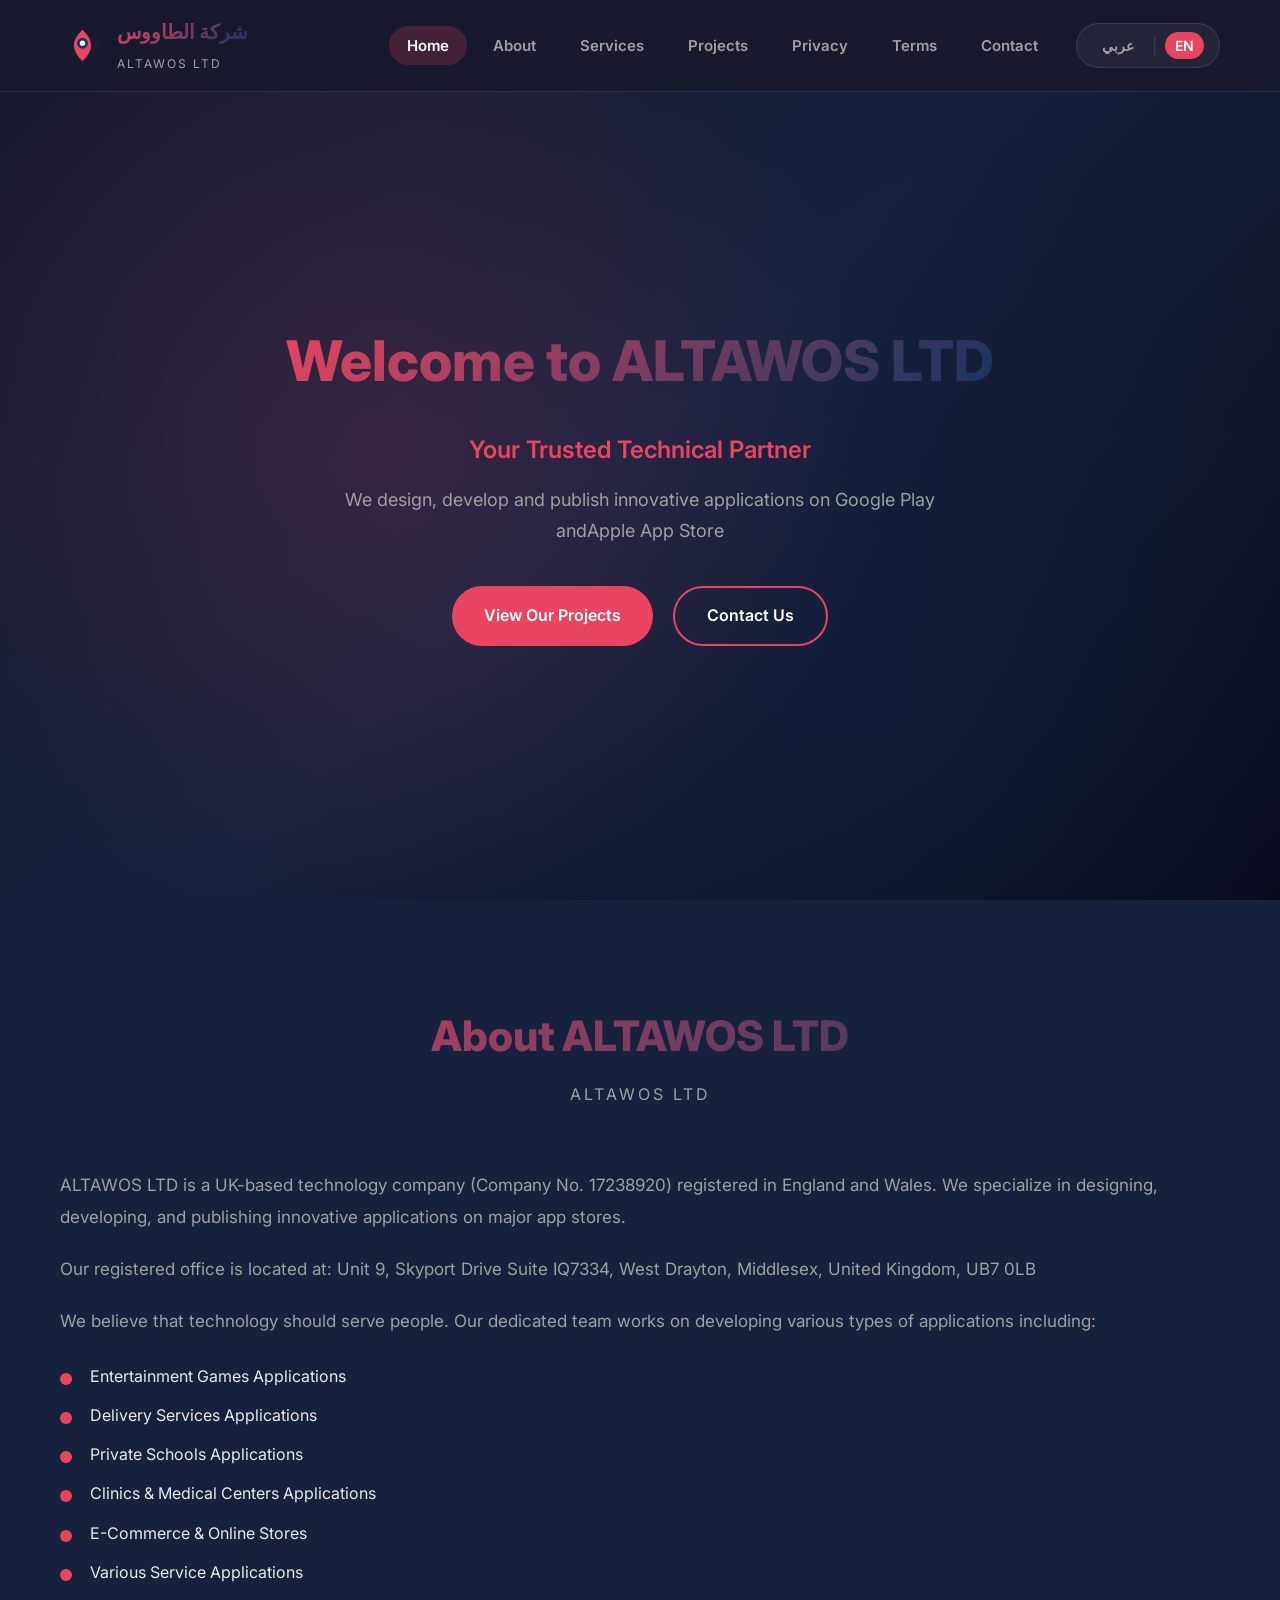
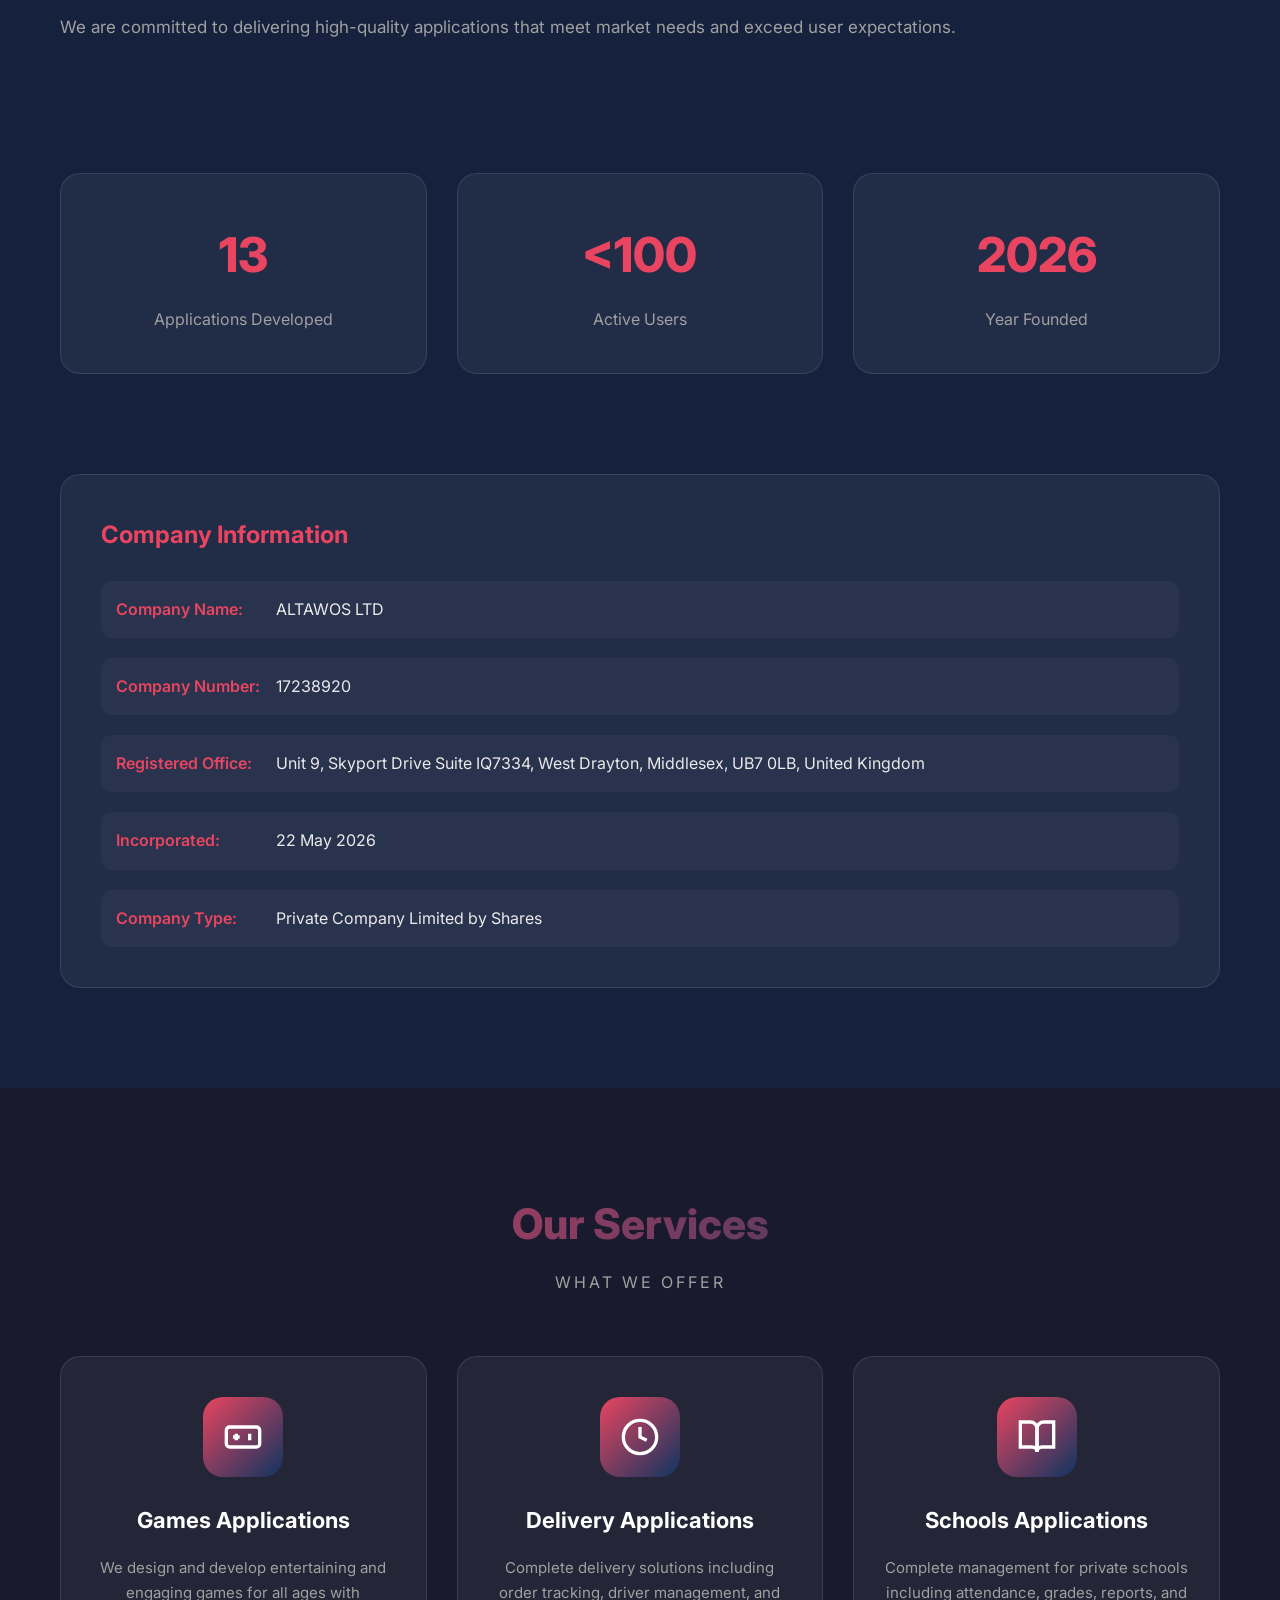
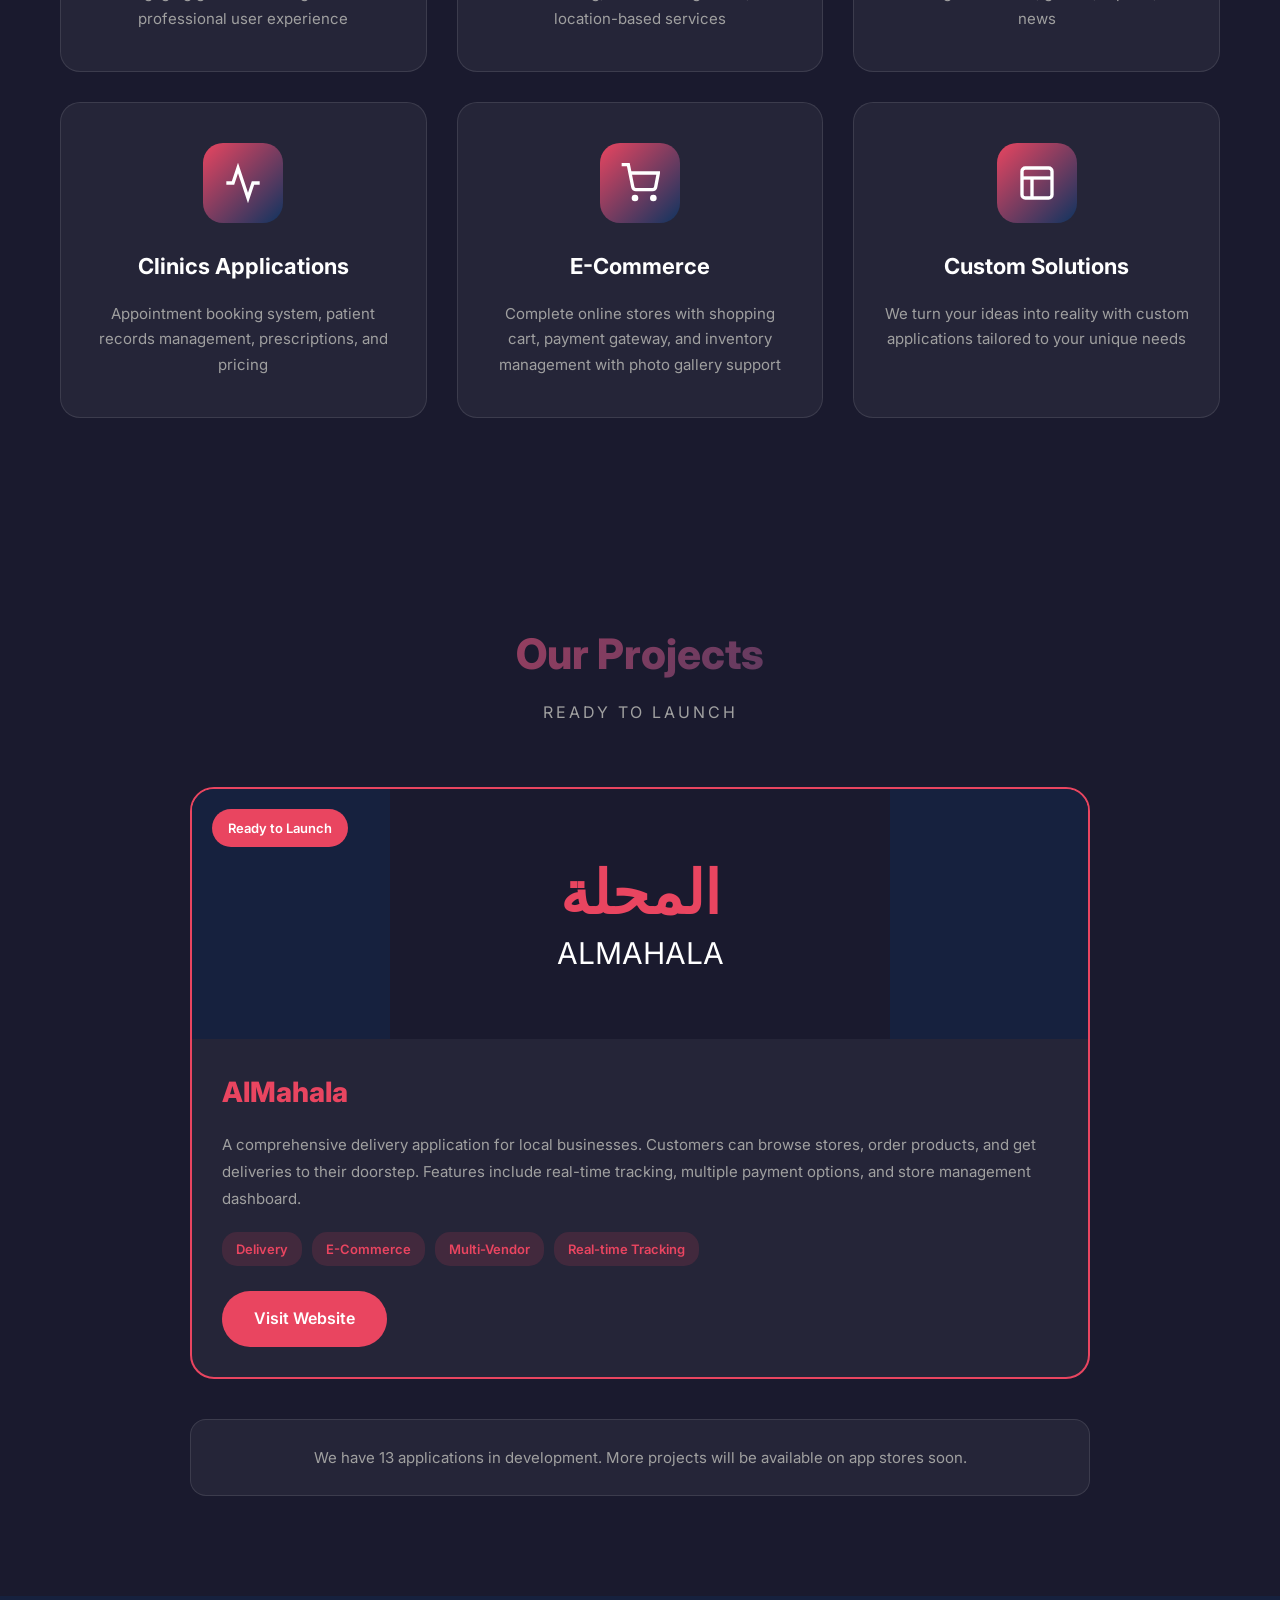
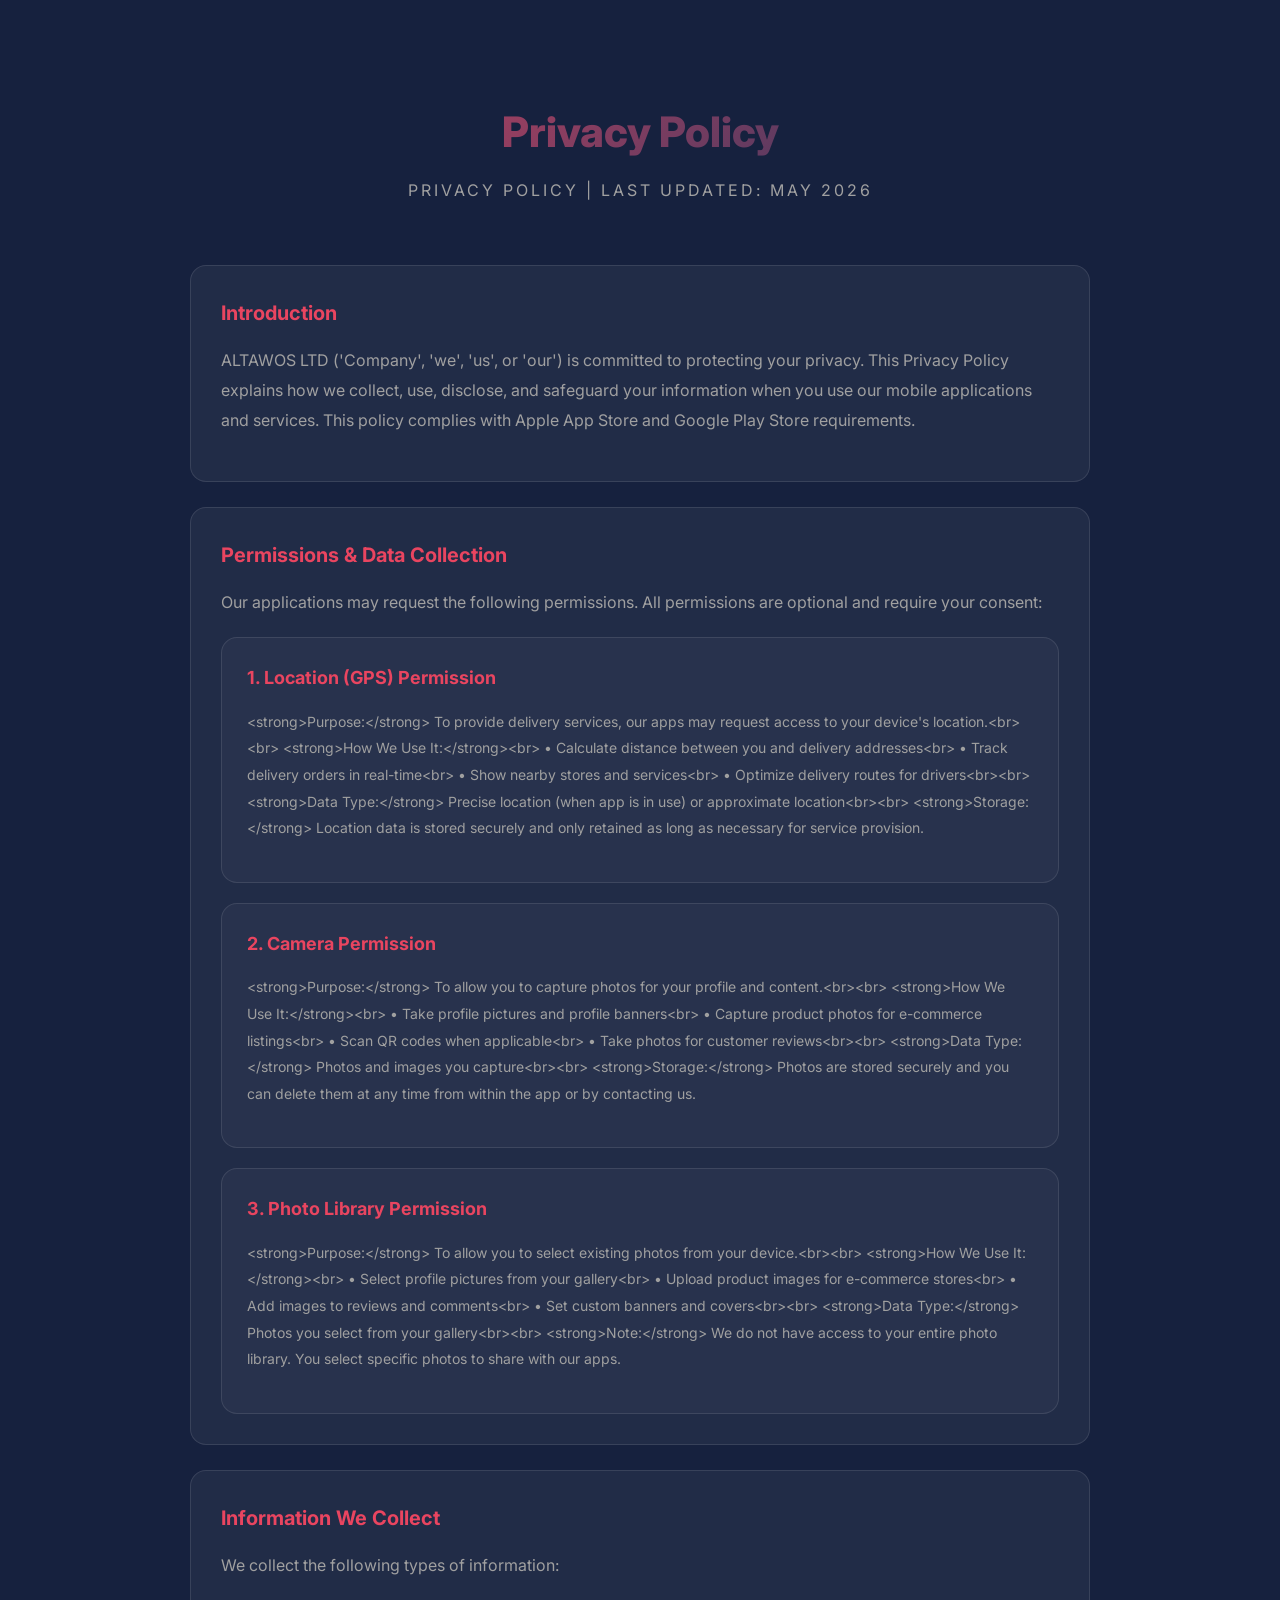
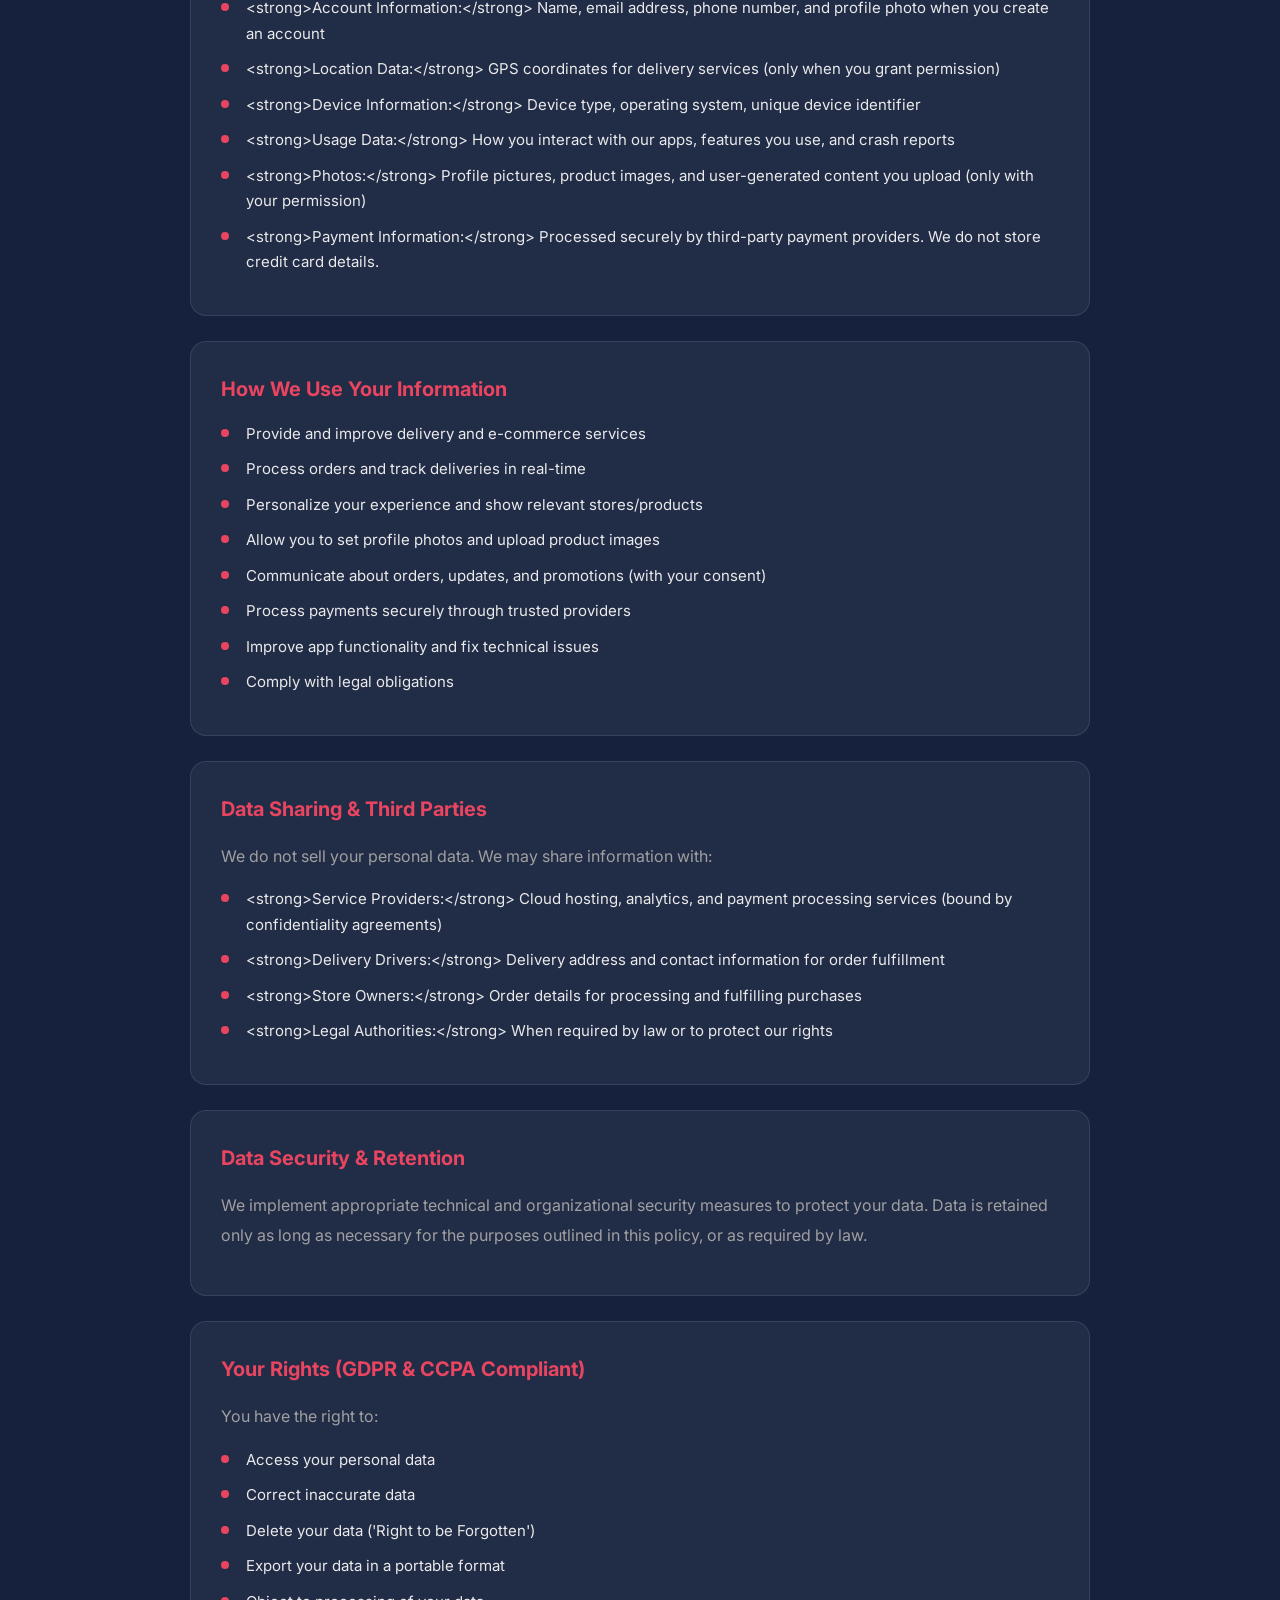
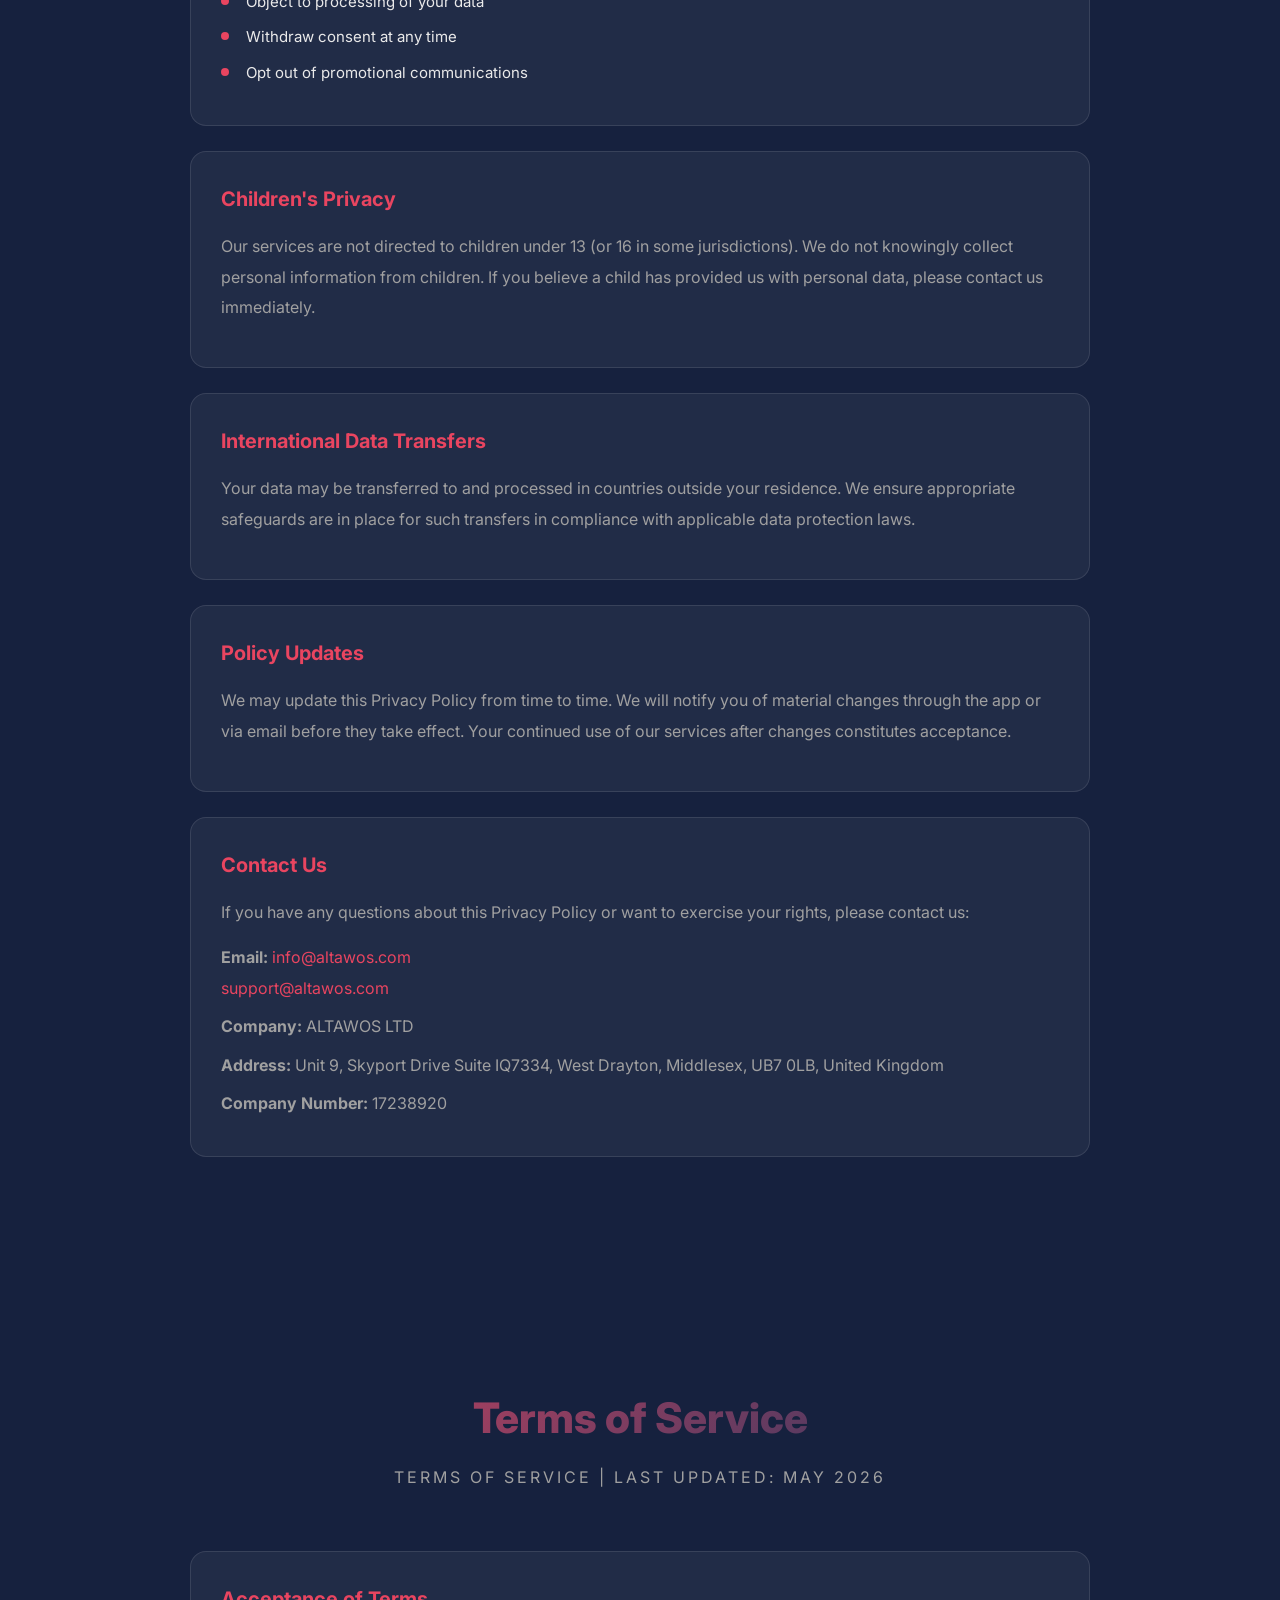
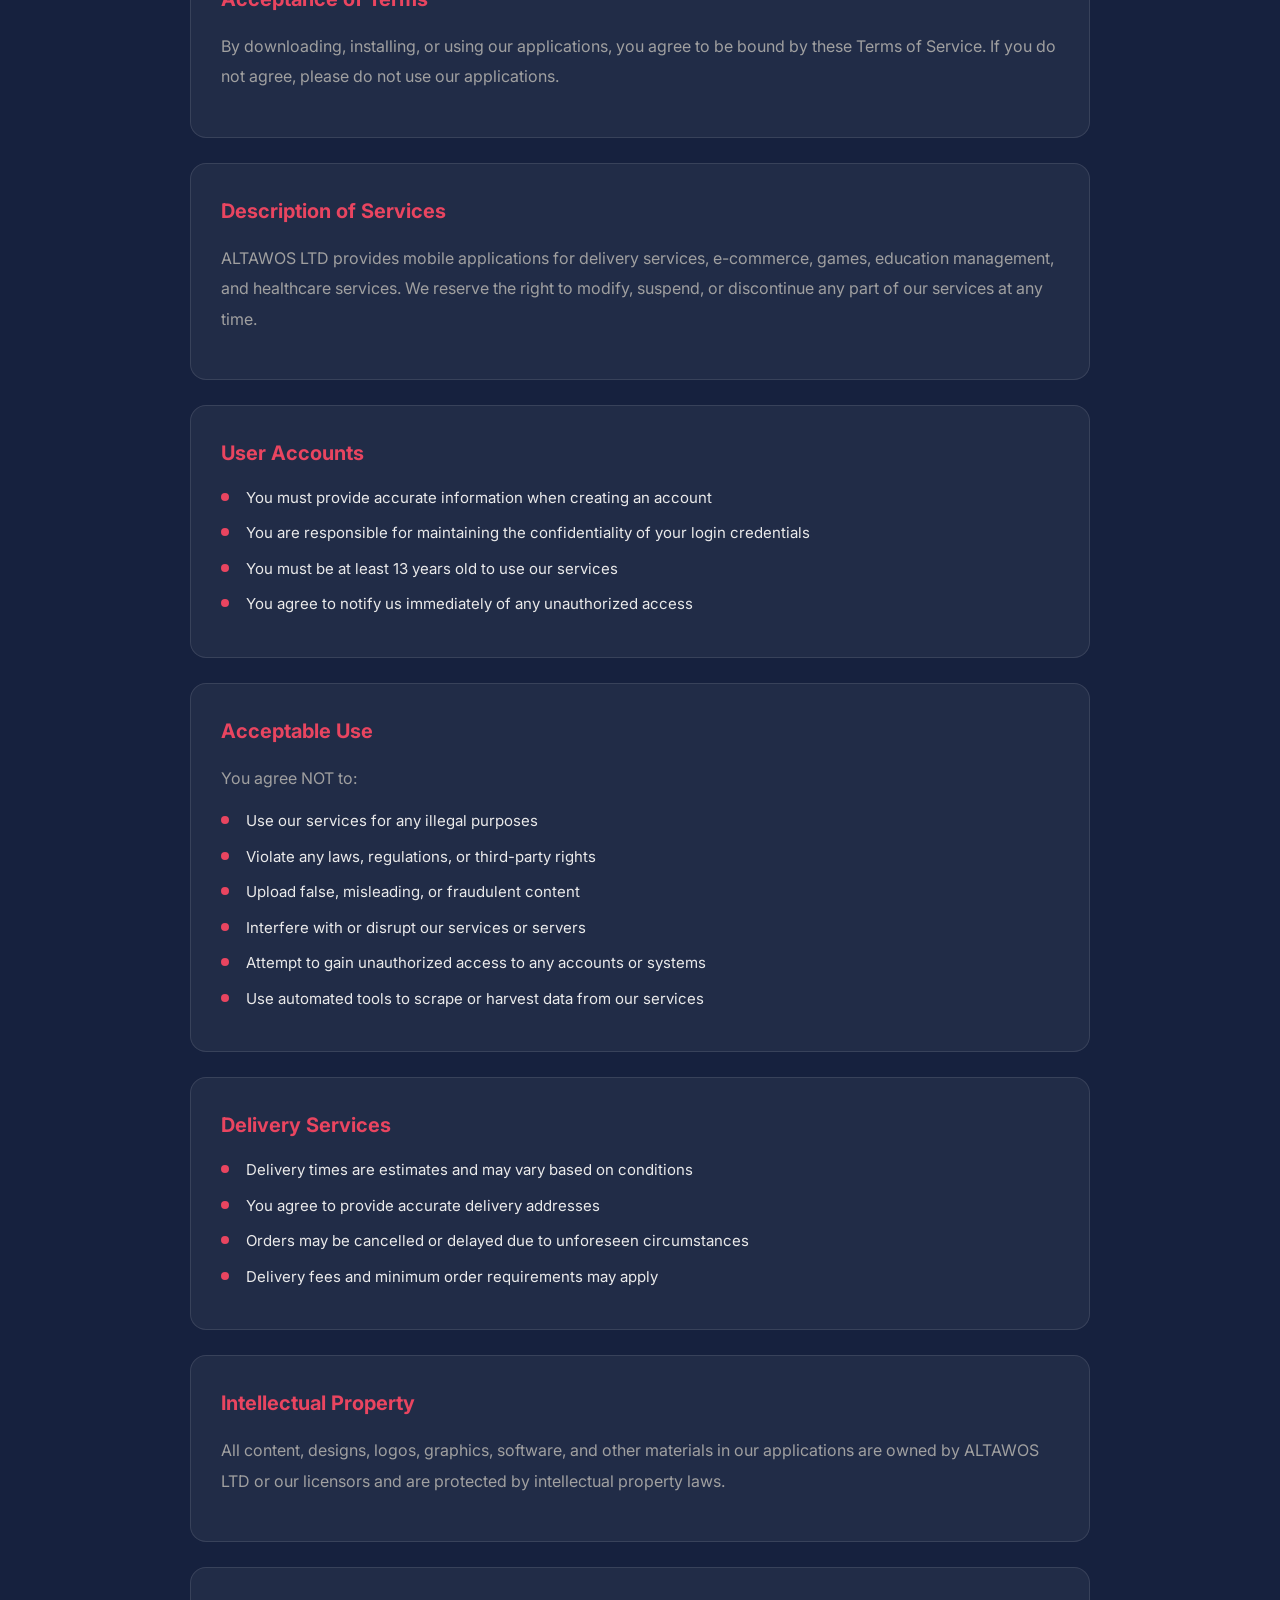
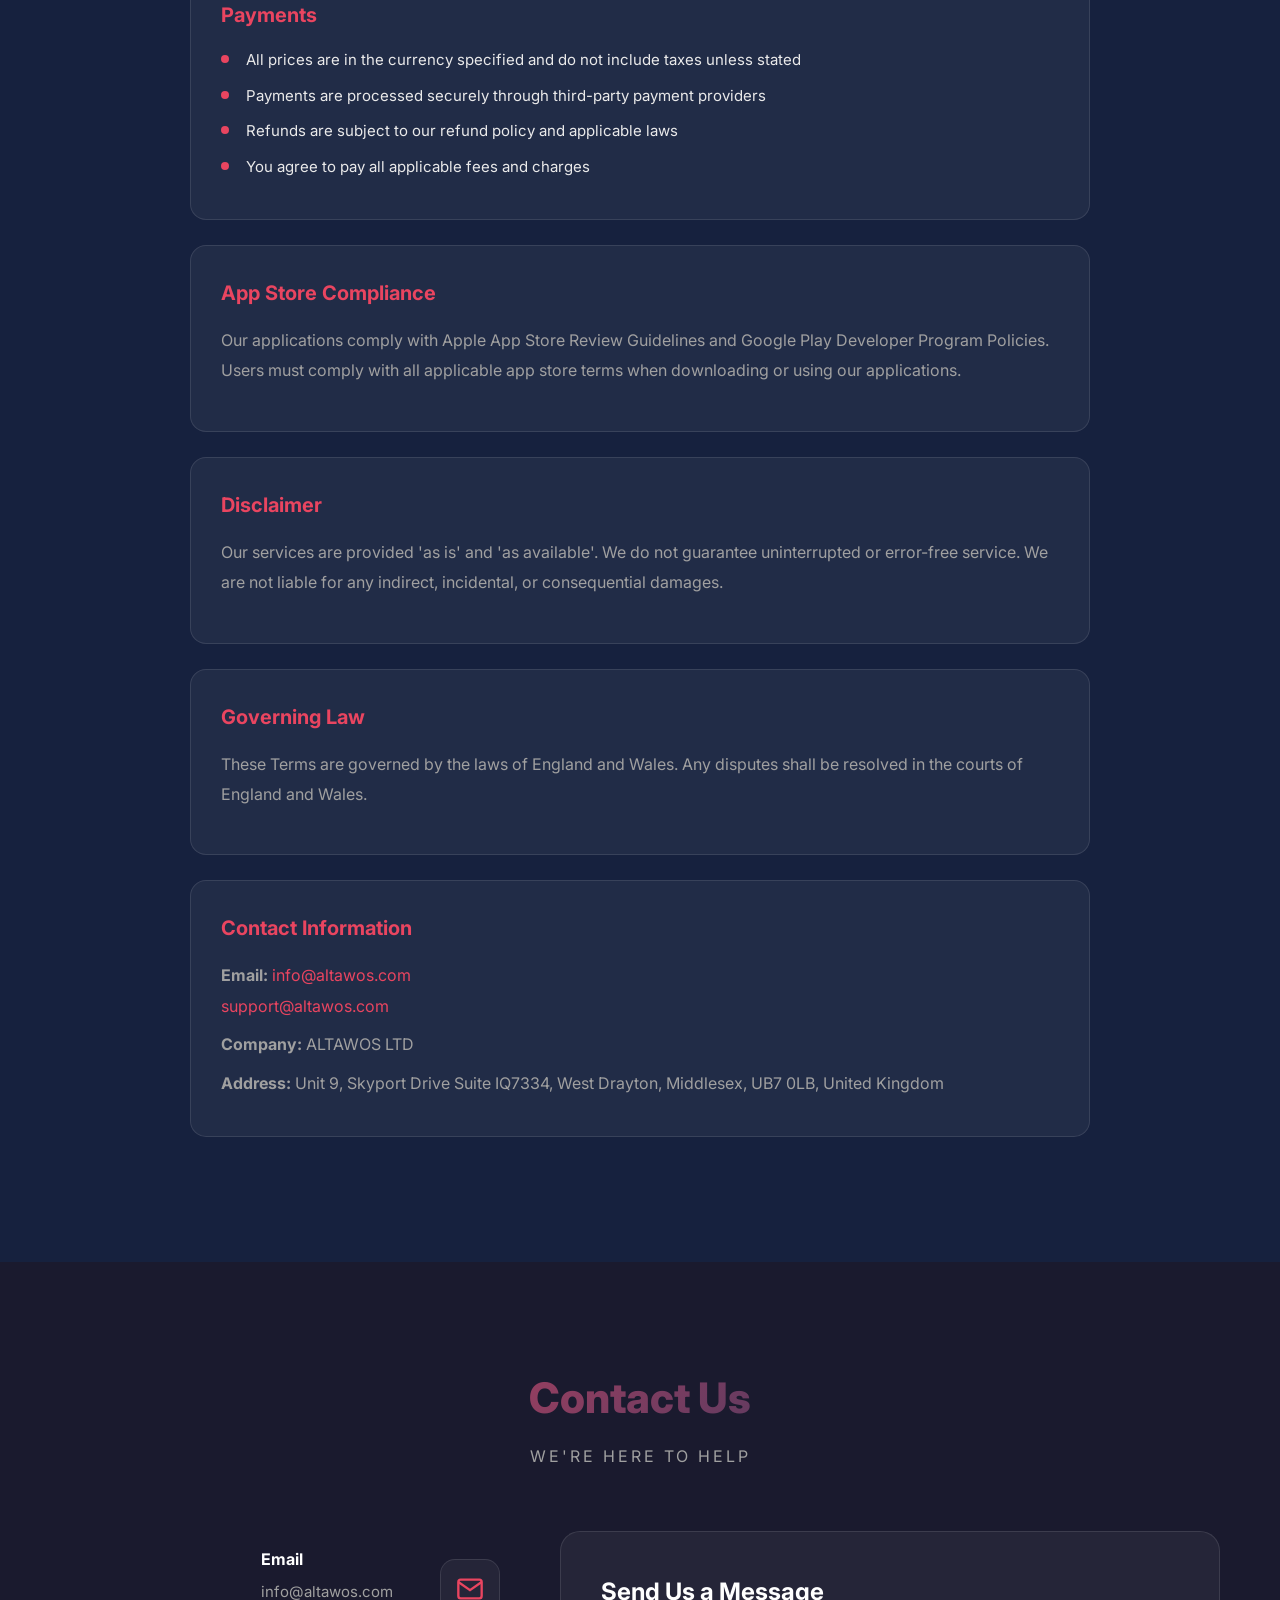
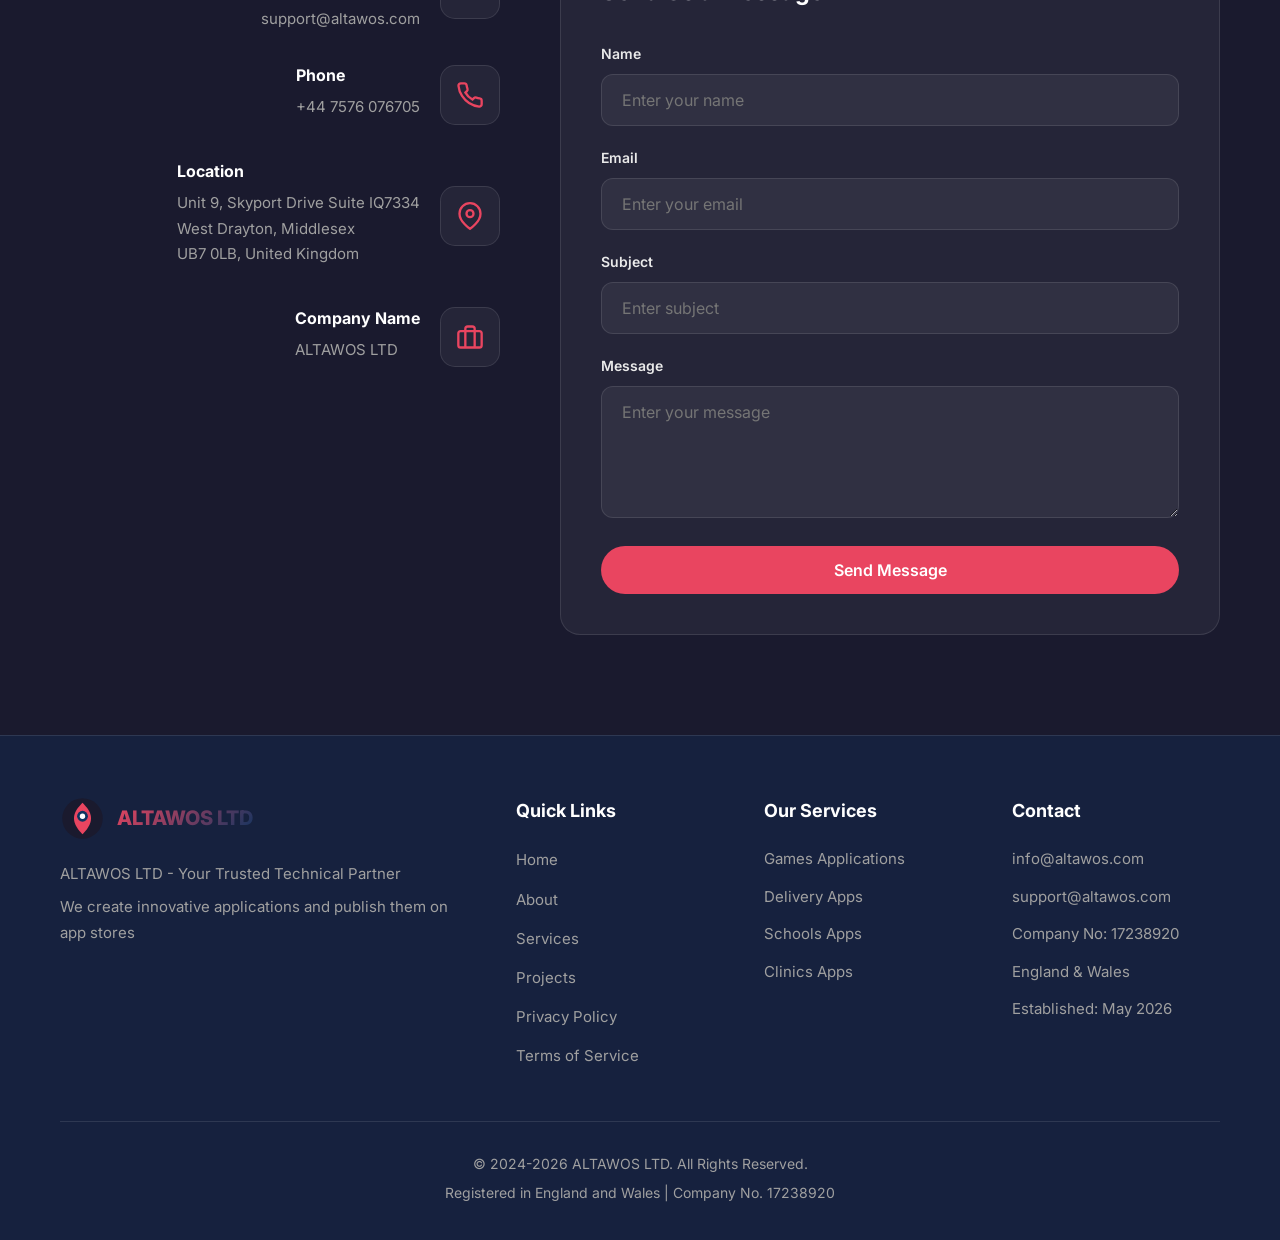
==== commit f5e11e5c: "Update contact info: info@altawos.com, support@altawos.com, +44 7576 076705" ====
--- a/index.html
+++ b/index.html
@@ -448,7 +448,7 @@
                     <h3 data-en="Contact Us" data-ar="التواصل معنا">التواصل معنا</h3>
                     <p data-en="If you have any questions about this Privacy Policy or want to exercise your rights, please contact us:" data-ar="إذا كانت لديك أي أسئلة حول سياسة الخصوصية هذه أو تريد ممارسة حقوقك، يرجى التواصل معنا:">إذا كانت لديك أي أسئلة حول سياسة الخصوصية هذه أو تريد ممارسة حقوقك، يرجى التواصل معنا:</p>
                     <div class="contact-info">
-                        <p><strong>Email:</strong> <a href="mailto:altawosltd@gmail.com">altawosltd@gmail.com</a></p>
+                        <p><strong>Email:</strong> <a href="mailto:info@altawos.com">info@altawos.com</a><br><a href="mailto:support@altawos.com">support@altawos.com</a></p>
                         <p><strong>Company:</strong> ALTAWOS LTD</p>
                         <p><strong>Address:</strong> Unit 9, Skyport Drive Suite IQ7334, West Drayton, Middlesex, UB7 0LB, United Kingdom</p>
                         <p><strong>Company Number:</strong> 17238920</p>
@@ -554,7 +554,7 @@
                 <div class="policy-box">
                     <h3 data-en="Contact Information" data-ar="معلومات التواصل">معلومات التواصل</h3>
                     <div class="contact-info">
-                        <p><strong>Email:</strong> <a href="mailto:altawosltd@gmail.com">altawosltd@gmail.com</a></p>
+                        <p><strong>Email:</strong> <a href="mailto:info@altawos.com">info@altawos.com</a><br><a href="mailto:support@altawos.com">support@altawos.com</a></p>
                         <p><strong>Company:</strong> ALTAWOS LTD</p>
                         <p><strong>Address:</strong> Unit 9, Skyport Drive Suite IQ7334, West Drayton, Middlesex, UB7 0LB, United Kingdom</p>
                     </div>
@@ -581,7 +581,7 @@
                         </div>
                         <div class="contact-text">
                             <h4 data-en="Email" data-ar="البريد الإلكتروني">البريد الإلكتروني</h4>
-                            <a href="mailto:altawosltd@gmail.com">altawosltd@gmail.com</a>
+                            <a href="mailto:info@altawos.com">info@altawos.com</a><br><a href="mailto:support@altawos.com">support@altawos.com</a>
                         </div>
                     </div>
                     <div class="contact-item">
@@ -591,8 +591,8 @@
                             </svg>
                         </div>
                         <div class="contact-text">
-                            <h4 data-en="Phone (Coming Soon)" data-ar="الهاتف (قريباً)">الهاتف (قريباً)</h4>
-                            <p data-en="UK support number to be added" data-ar="رقم الدعم البريطاني سيتم إضافته">رقم الدعم البريطاني سيتم إضافته</p>
+                            <h4 data-en="Phone" data-ar="الهاتف">الهاتف</h4>
+                            <p><a href="tel:+447576076705">+44 7576 076705</a></p>
                         </div>
                     </div>
                     <div class="contact-item">
@@ -686,7 +686,8 @@
                 <div class="footer-company">
                     <h4 data-en="Contact" data-ar="التواصل">التواصل</h4>
                     <ul>
-                        <li><a href="mailto:altawosltd@gmail.com">altawosltd@gmail.com</a></li>
+                        <li><a href="mailto:info@altawos.com">info@altawos.com</a></li>
+                        <li><a href="mailto:support@altawos.com">support@altawos.com</a></li>
                         <li data-en="Company No: 17238920" data-ar="رقم الشركة: 17238920">رقم الشركة: 17238920</li>
                         <li data-en="England & Wales" data-ar="إنجلترا وويلز">إنجلترا وويلز</li>
                         <li data-en="Established: May 2026" data-ar="تاريخ التأسيس: مايو 2026">تاريخ التأسيس: مايو 2026</li>
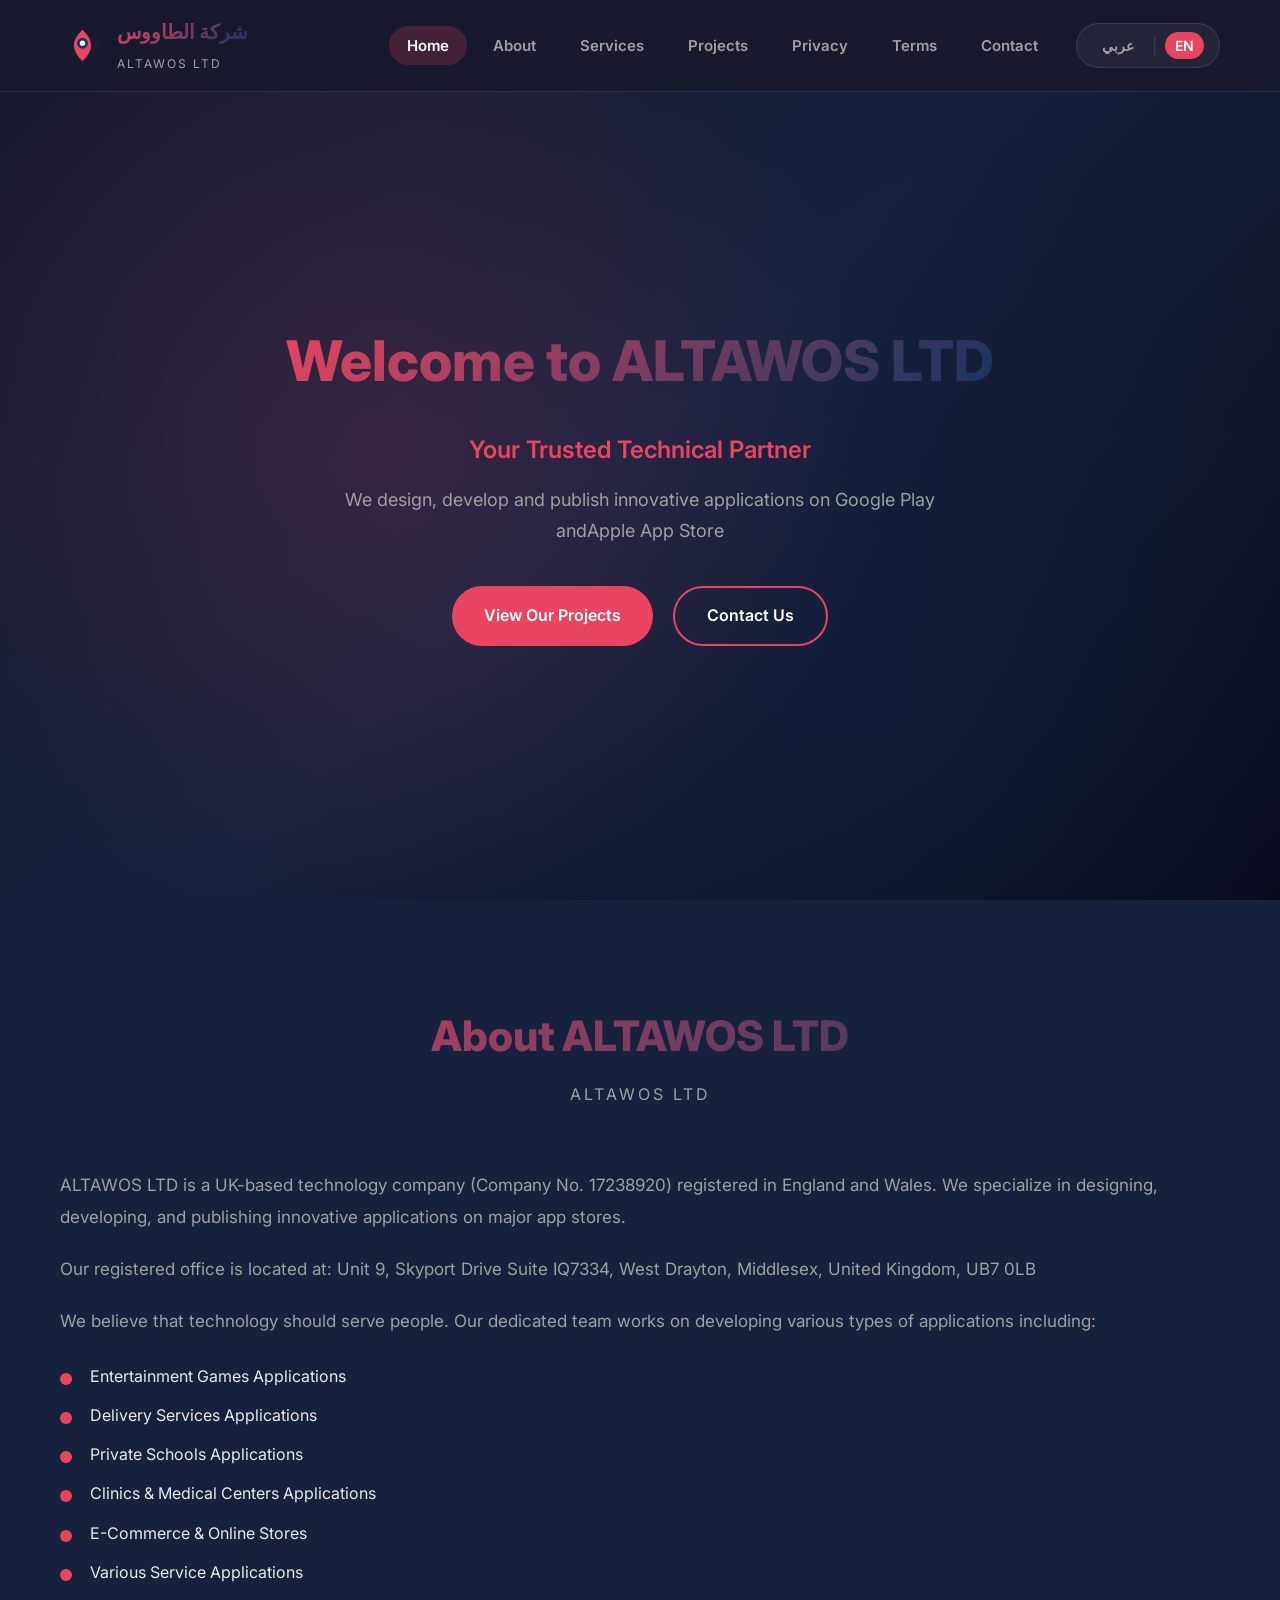
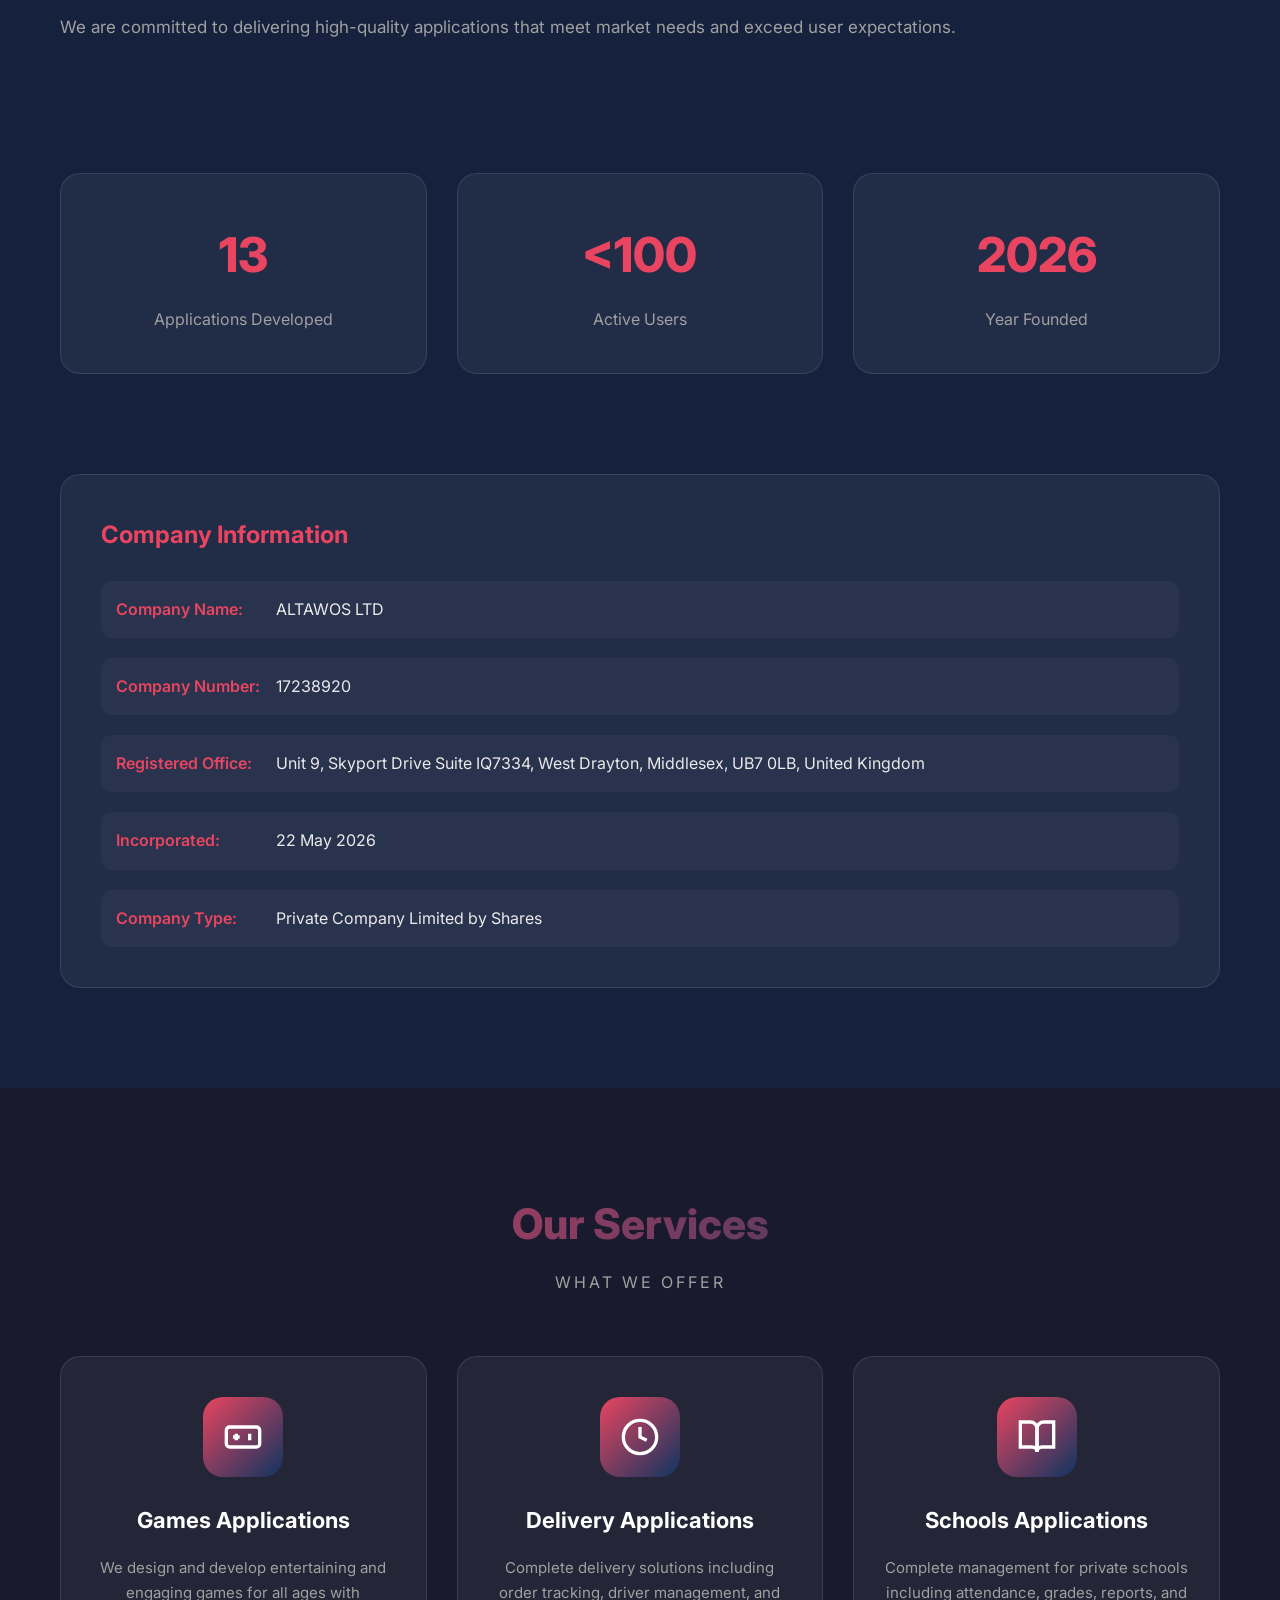
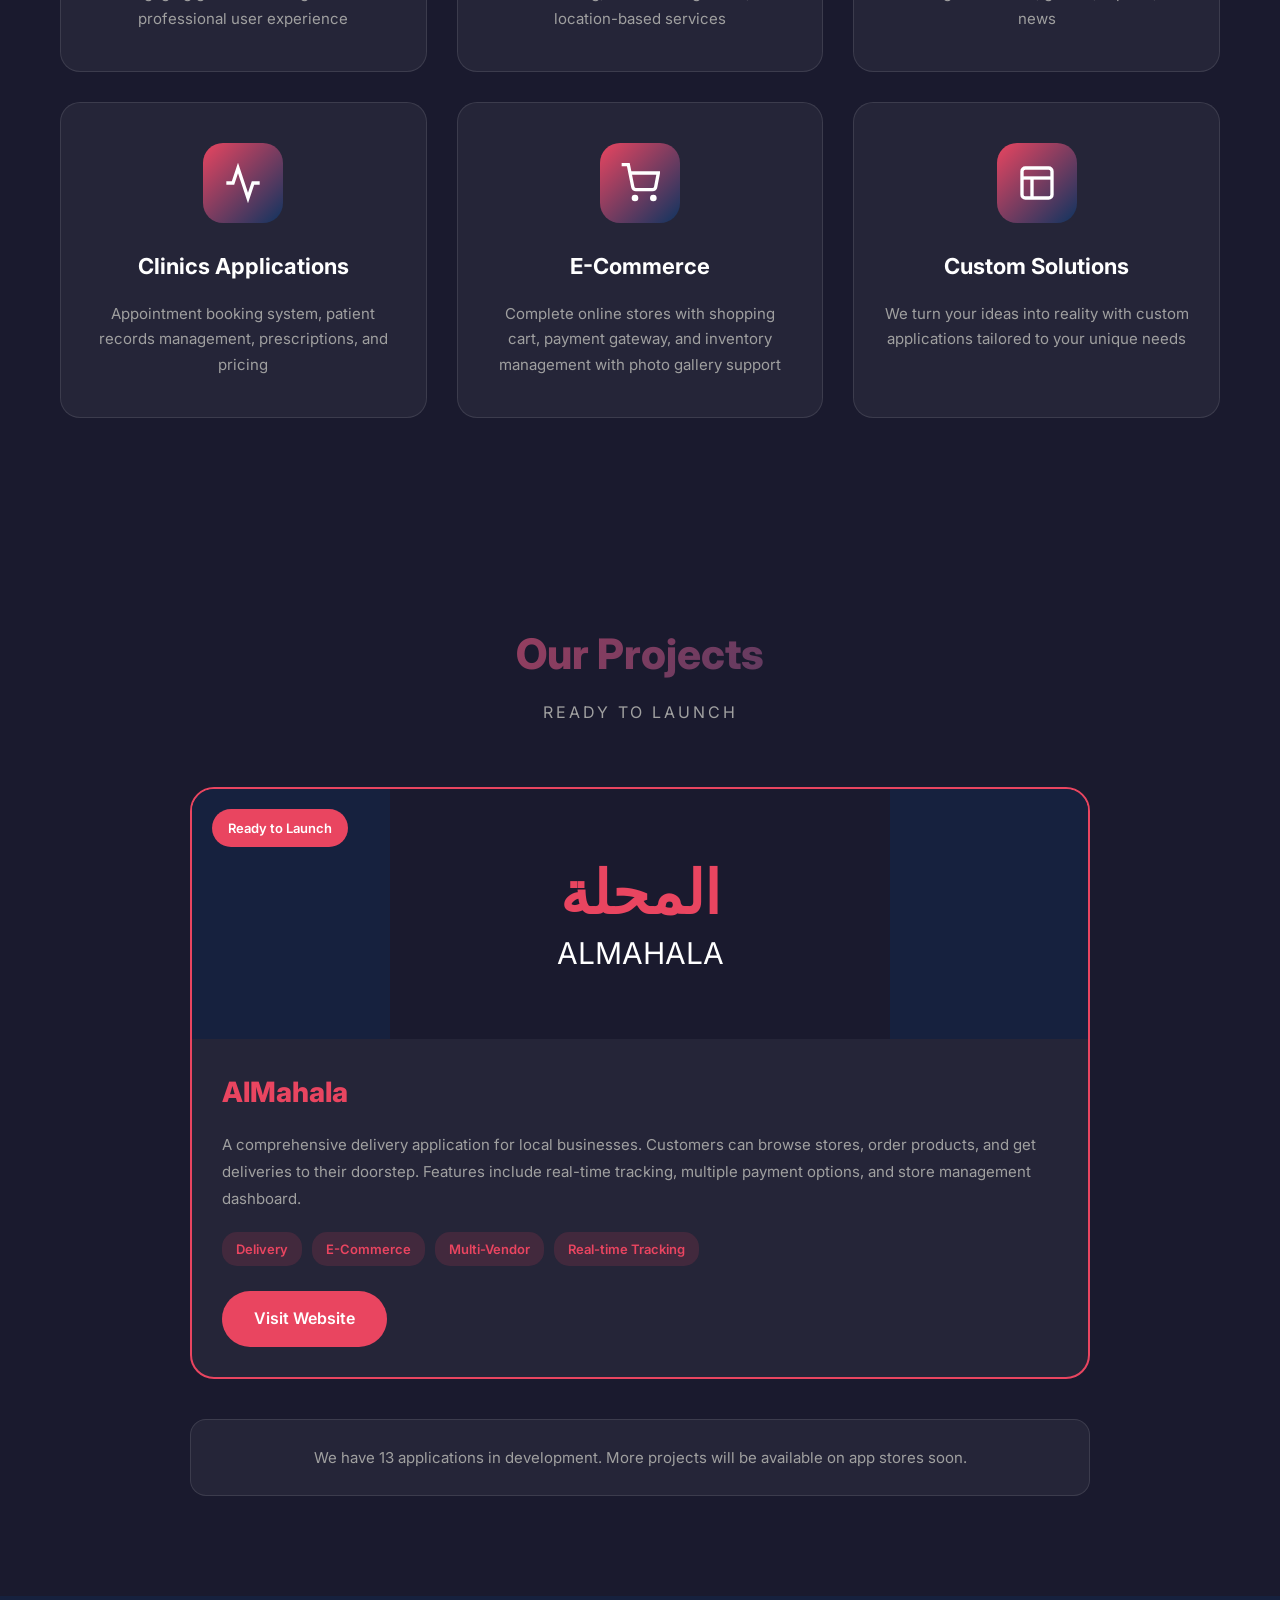
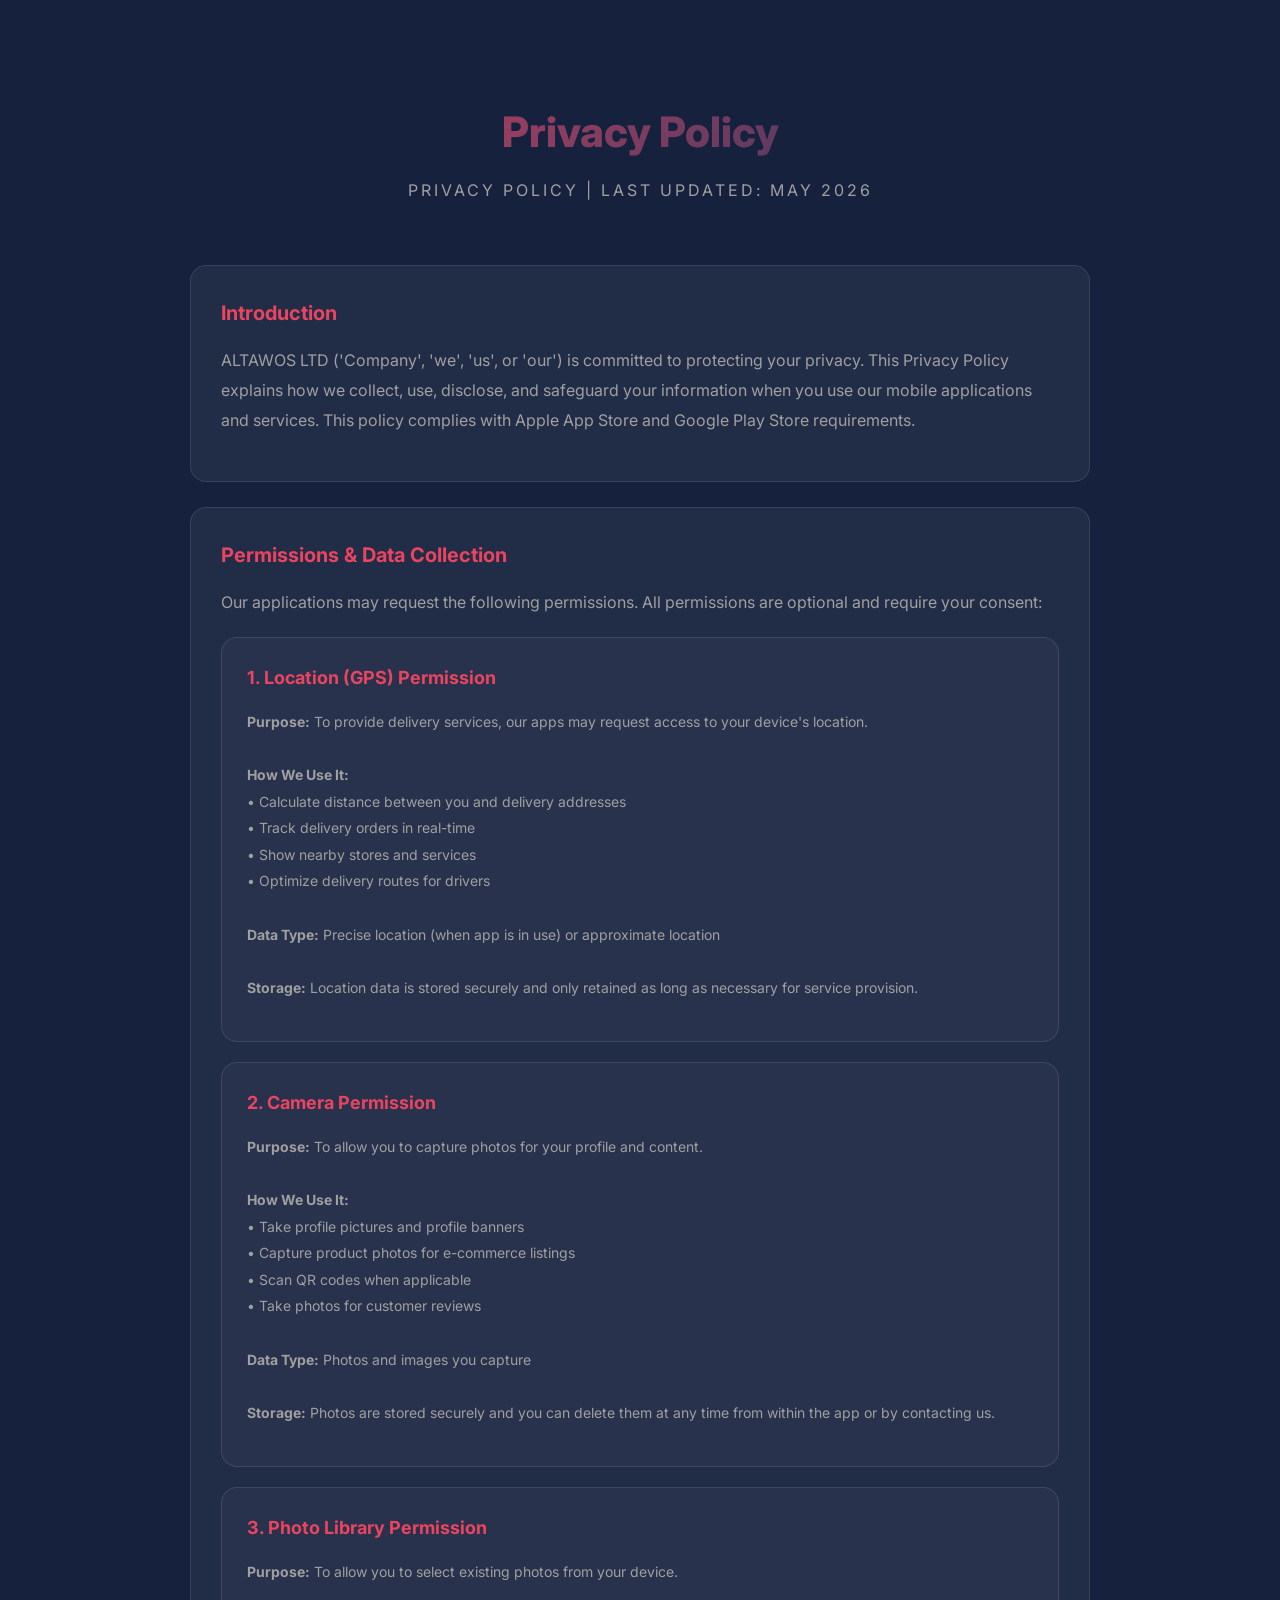
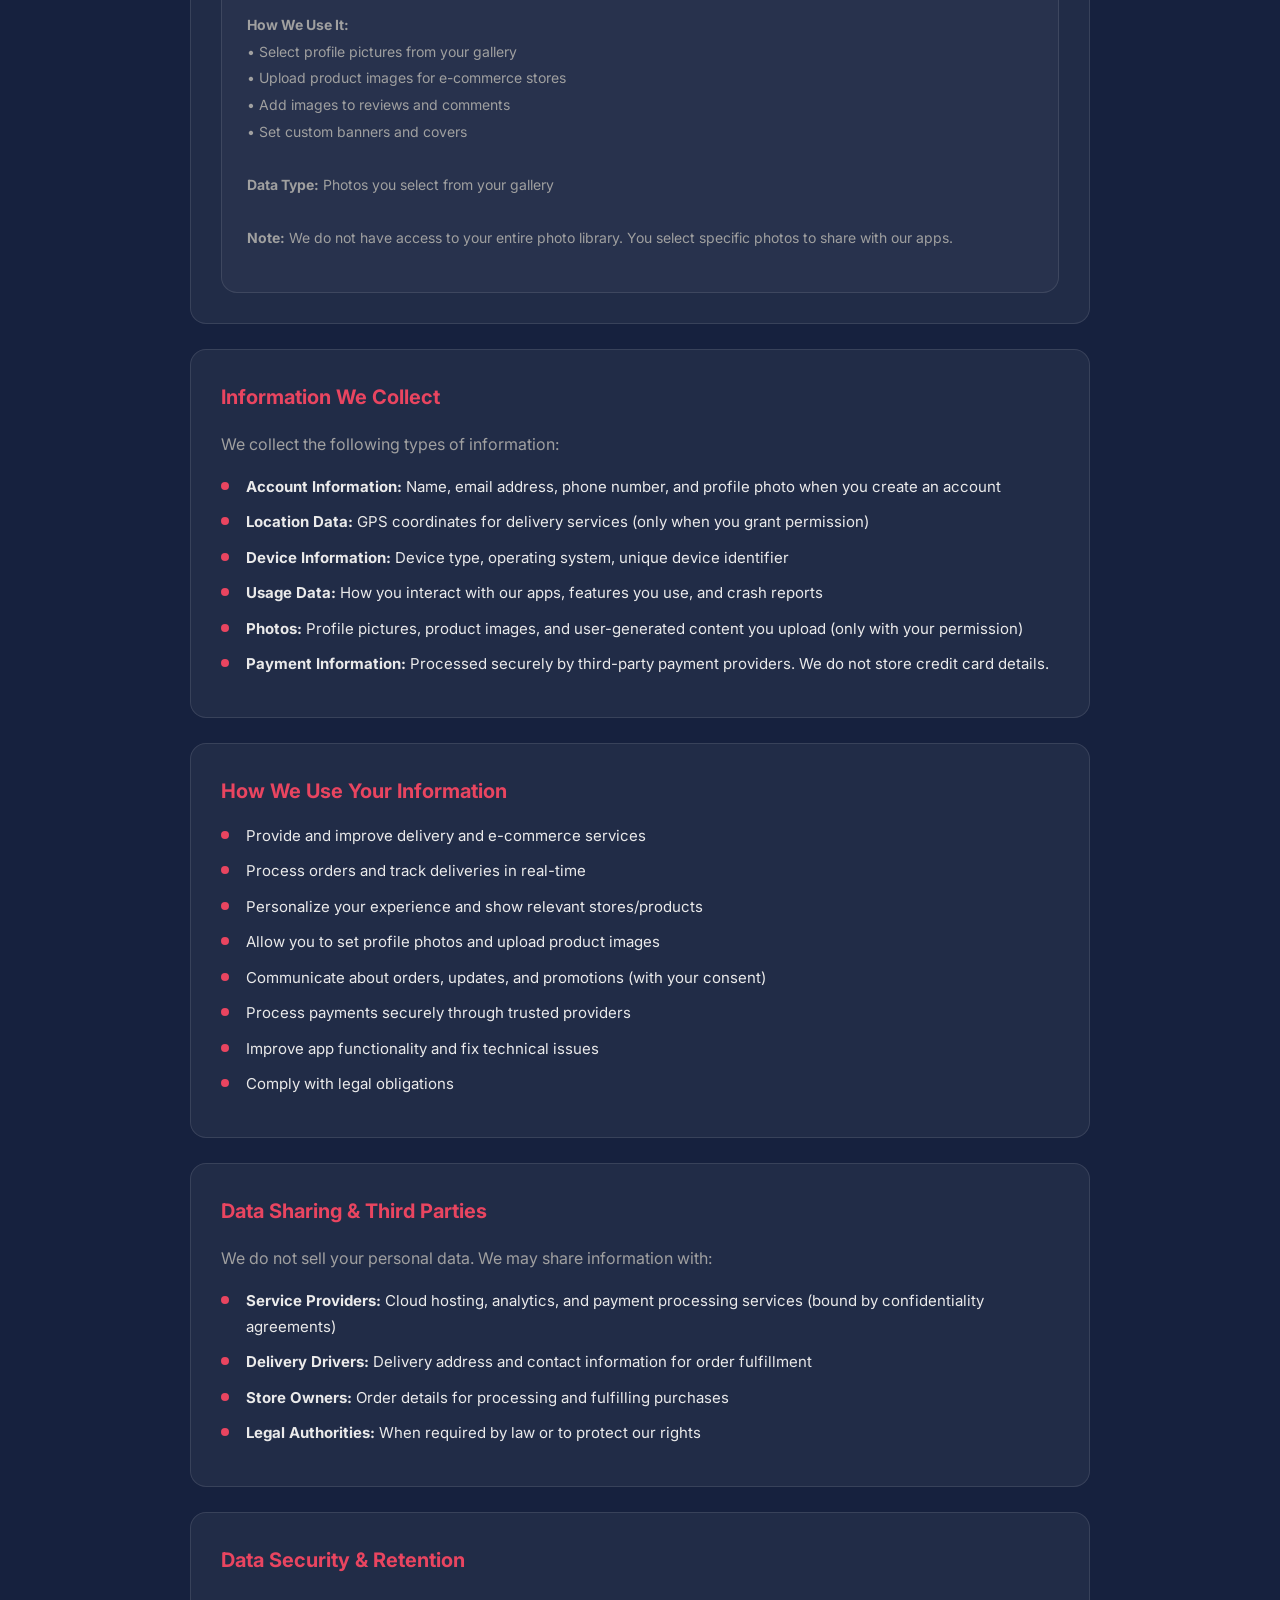
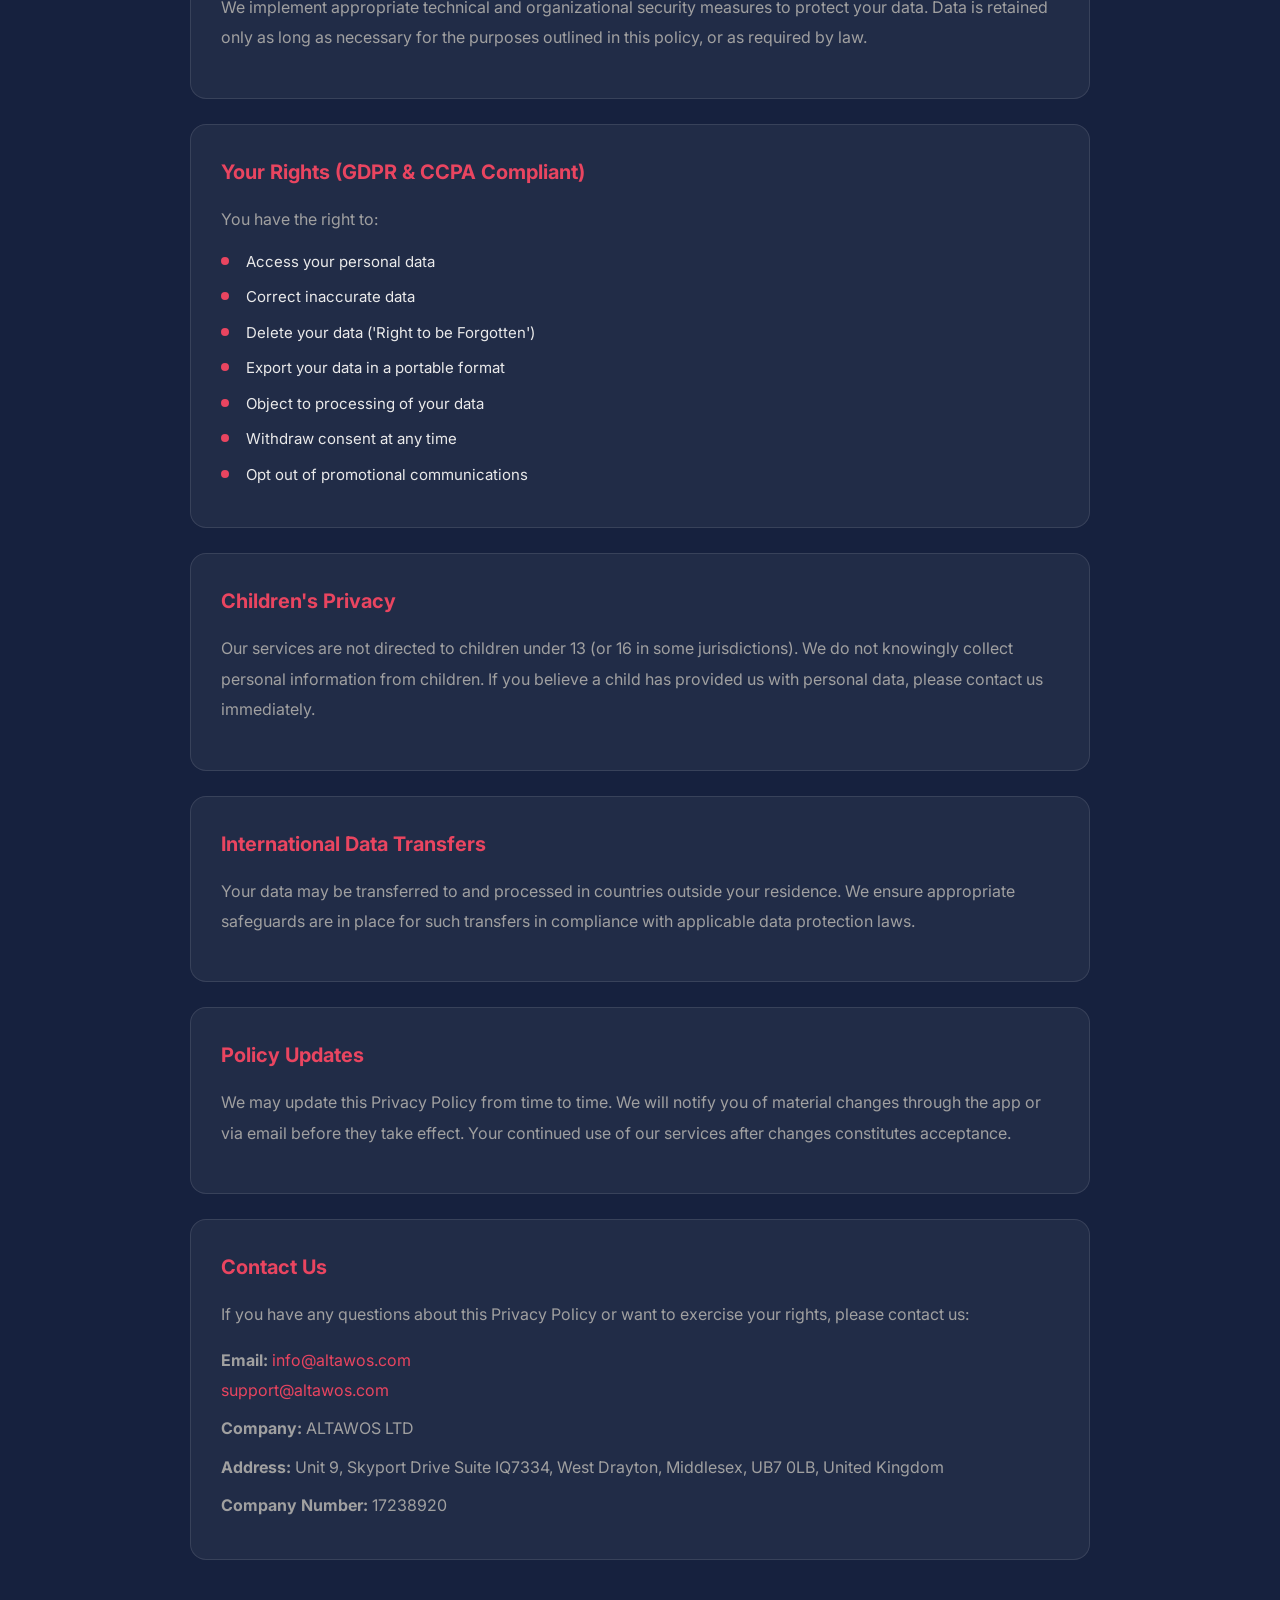
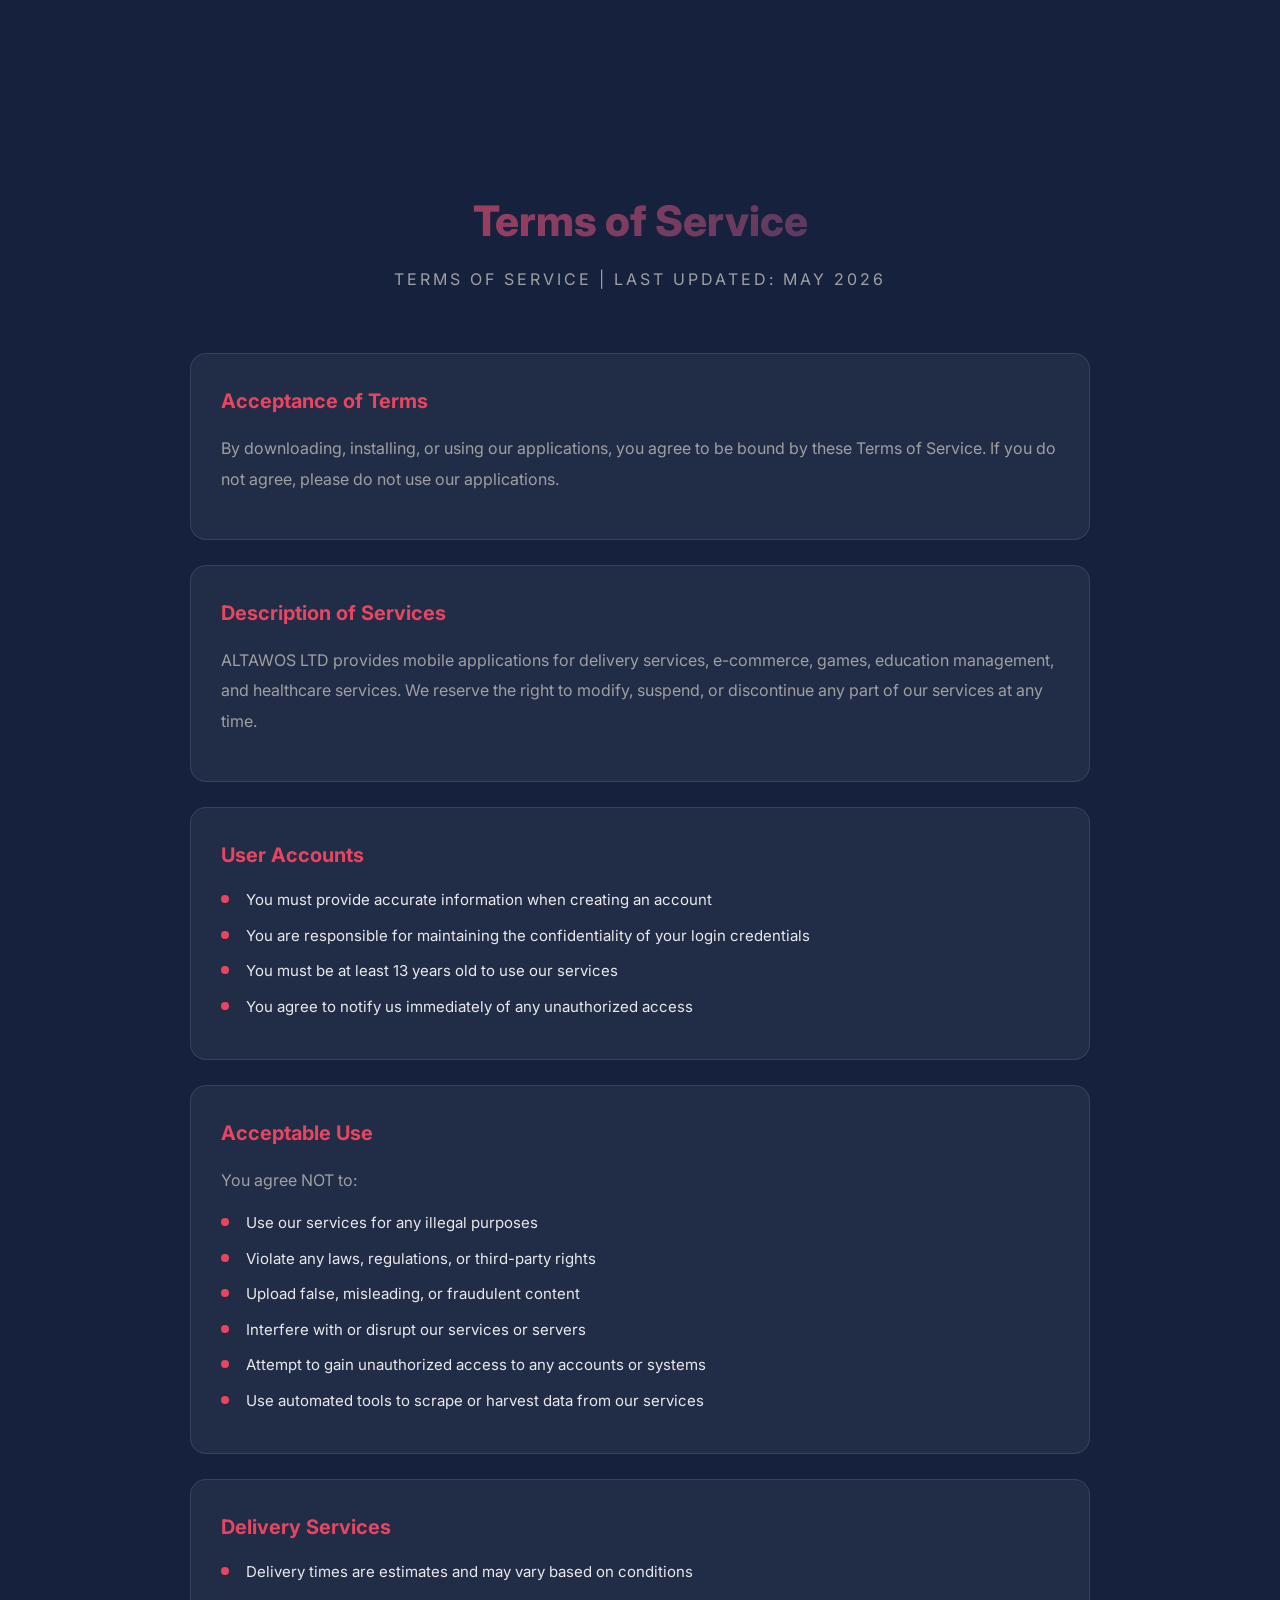
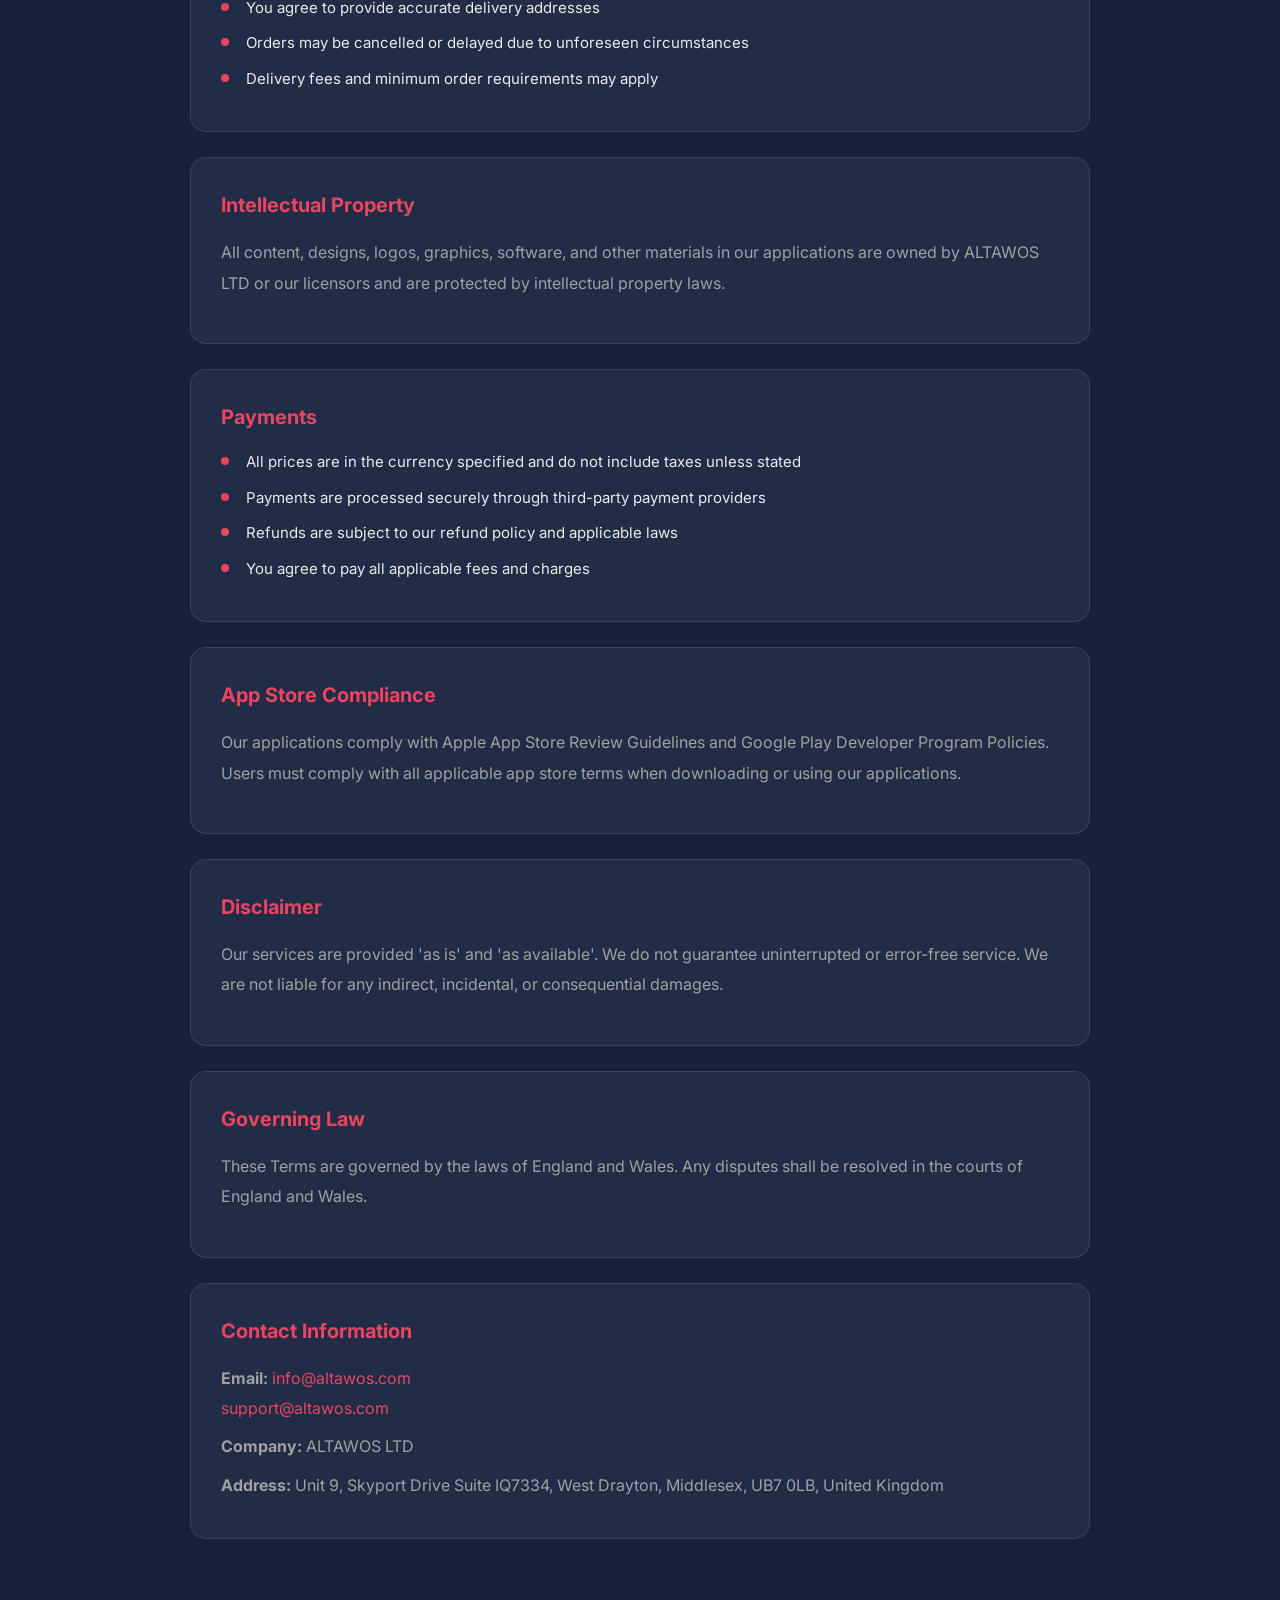
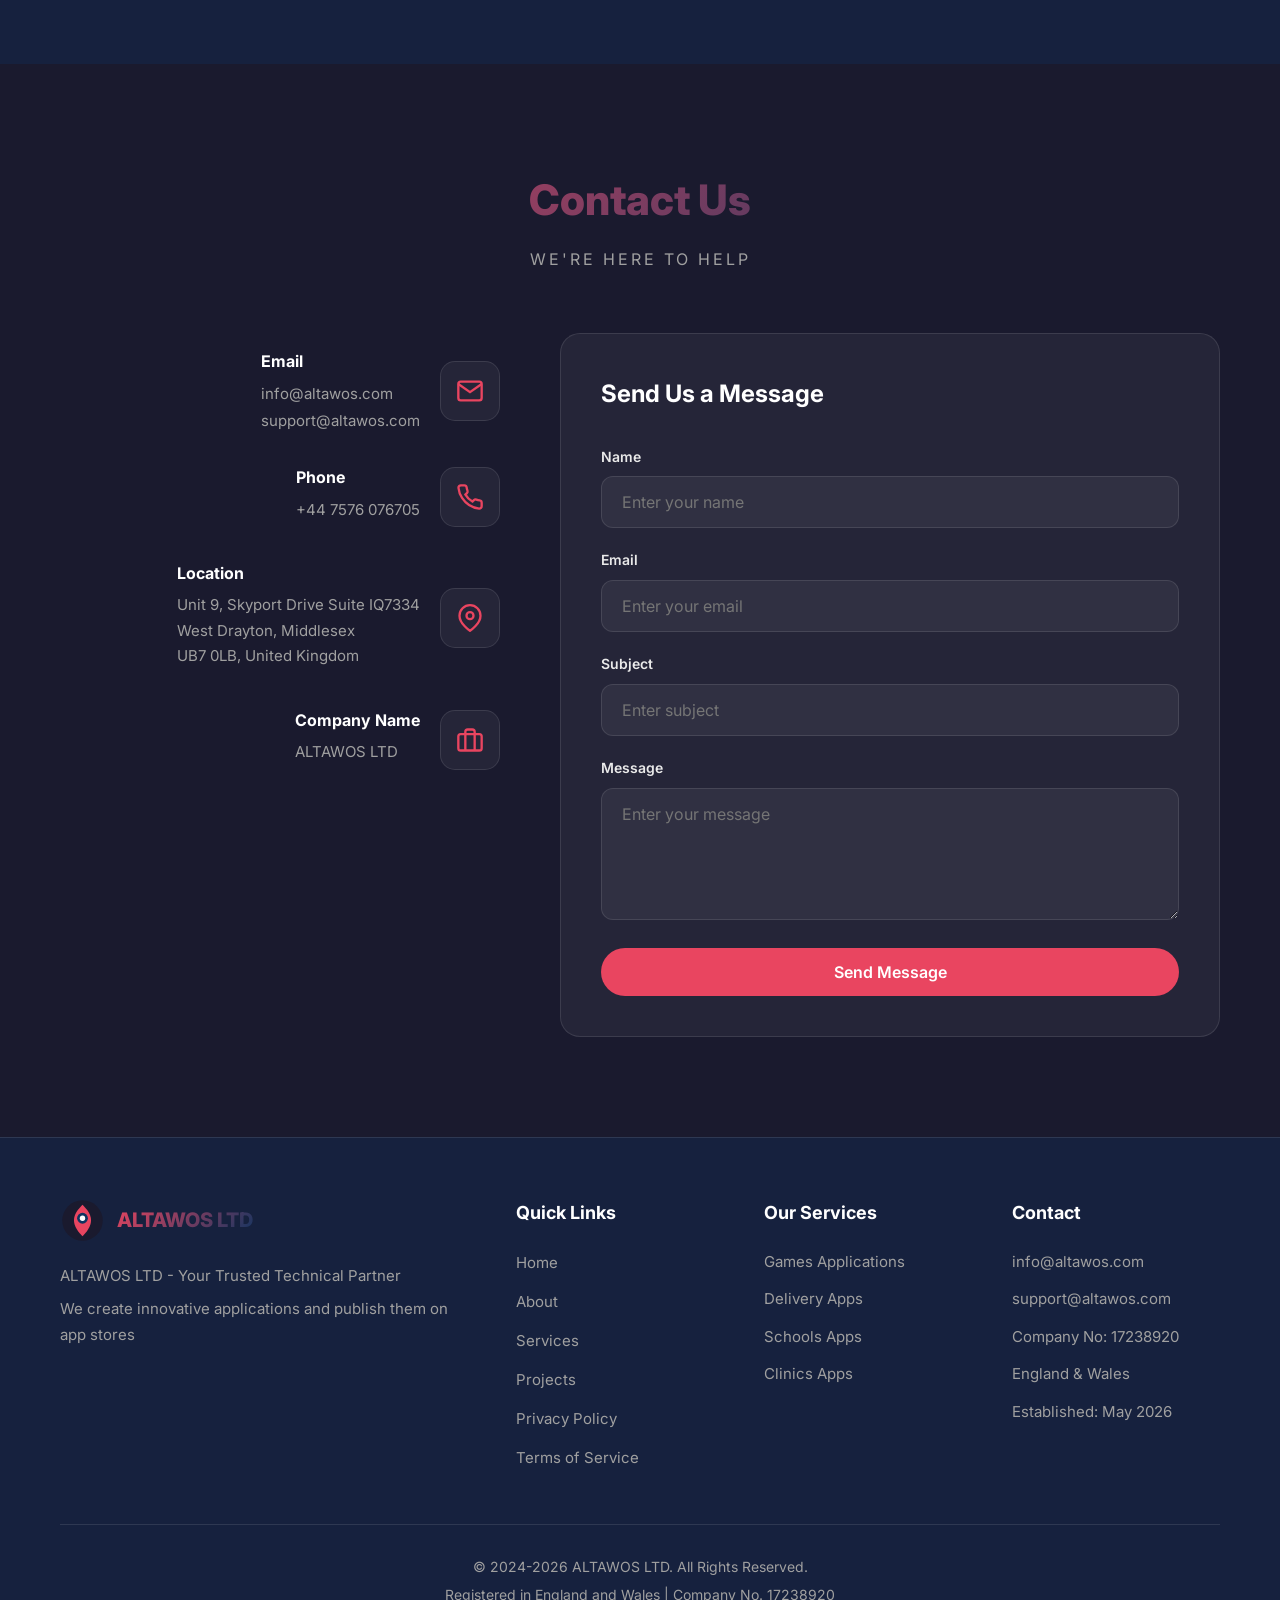
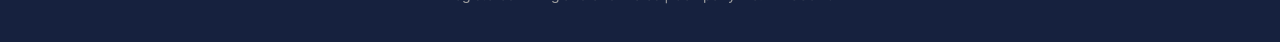
==== commit 17209e48: "Remove Chinese text 第三方 from index.html" ====
--- a/index.html
+++ b/index.html
@@ -373,7 +373,7 @@
                         <li data-en="<strong>Device Information:</strong> Device type, operating system, unique device identifier" data-ar="<strong>معلومات الجهاز:</strong> نوع الجهاز، نظام التشغيل، معرف الجهاز الفريد"><strong>معلومات الجهاز:</strong> نوع الجهاز، نظام التشغيل، معرف الجهاز الفريد</li>
                         <li data-en="<strong>Usage Data:</strong> How you interact with our apps, features you use, and crash reports" data-ar="<strong>بيانات الاستخدام:</strong> كيفية تفاعلك مع تطبيقاتنا، الميزات التي تستخدمها، وتقارير الأخطاء"><strong>بيانات الاستخدام:</strong> كيفية تفاعلك مع تطبيقاتنا، الميزات التي تستخدمها، وتقارير الأخطاء</li>
                         <li data-en="<strong>Photos:</strong> Profile pictures, product images, and user-generated content you upload (only with your permission)" data-ar="<strong>الصور:</strong> صور الملفات الشخصية، صور المنتجات، والمحتوى الذي ينشئه المستخدم ويحمله (فقط بموافقتك)"><strong>الصور:</strong> صور الملفات الشخصية، صور المنتجات، والمحتوى الذي ينشئه المستخدم ويحمله (فقط بموافقتك)</li>
-                        <li data-en="<strong>Payment Information:</strong> Processed securely by third-party payment providers. We do not store credit card details." data-ar="<strong>معلومات الدفع:</strong> يعالجها مزودو الدفع第三方 بشكل آمن. لا نحتفظ بتفاصيل بطاقة الائتمان."><strong>معلومات الدفع:</strong> يعالجها مزودو الدفع الثالث بشكل آمن. لا نحتفظ بتفاصيل بطاقة الائتمان.</li>
+                        <li data-en="<strong>Payment Information:</strong> Processed securely by third-party payment providers. We do not store credit card details." data-ar="<strong>معلومات الدفع:</strong> يعالجها مزودو الدفع الثالث بشكل آمن. لا نحتفظ بتفاصيل بطاقة الائتمان."><strong>معلومات الدفع:</strong> يعالجها مزودو الدفع الثالث بشكل آمن. لا نحتفظ بتفاصيل بطاقة الائتمان.</li>
                     </ul>
                 </div>
 
